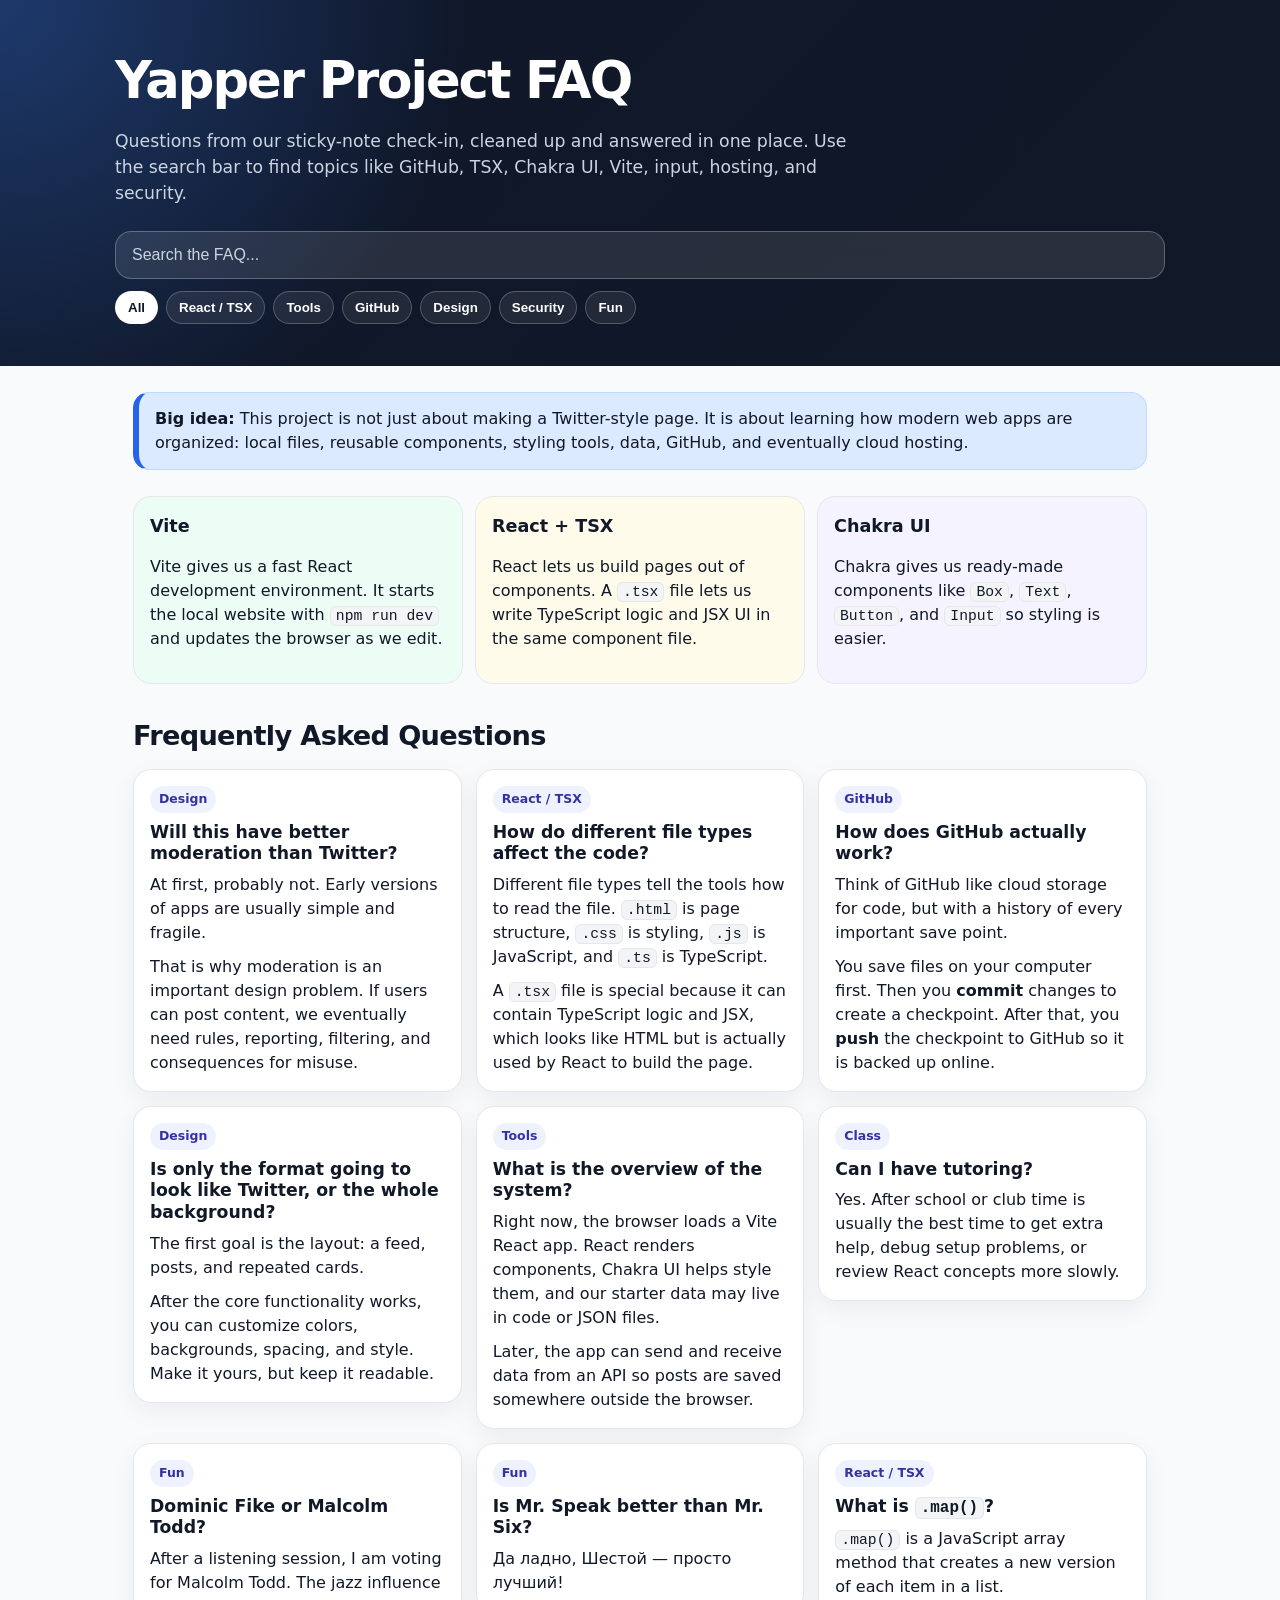
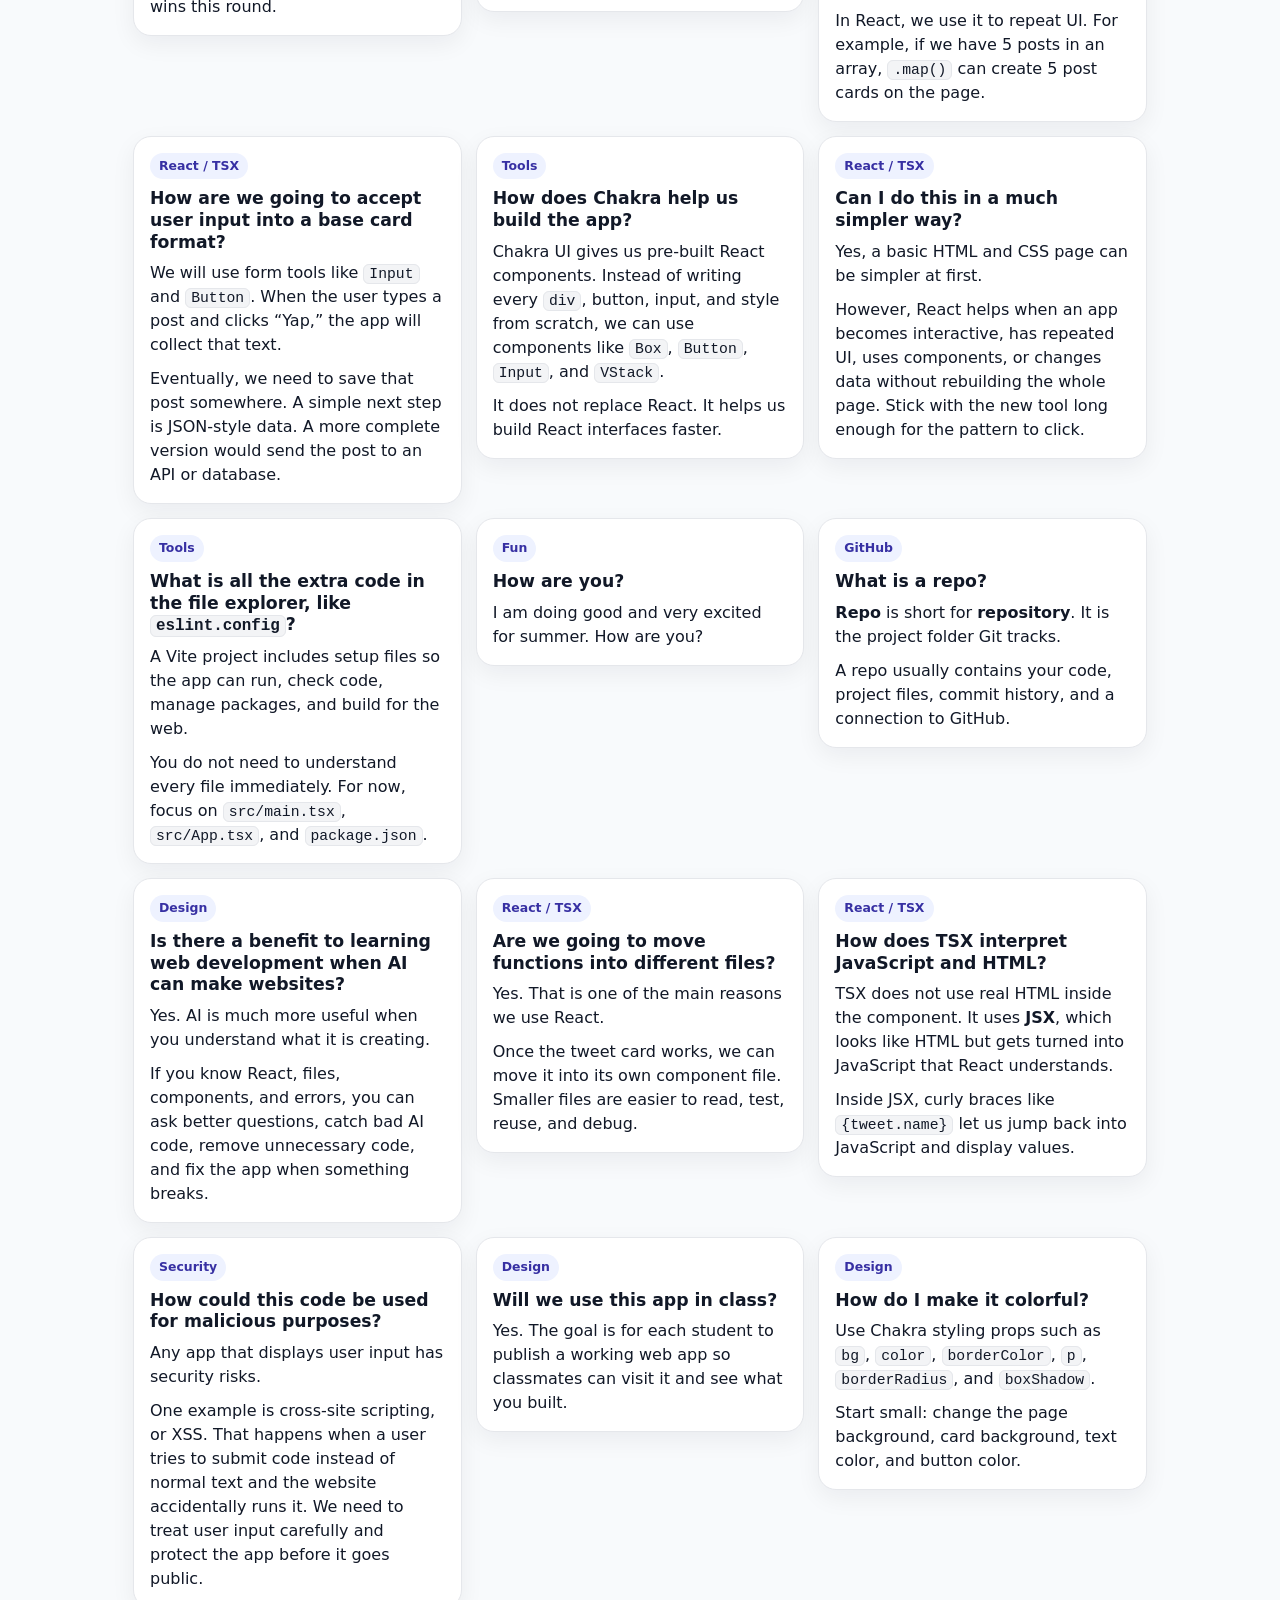
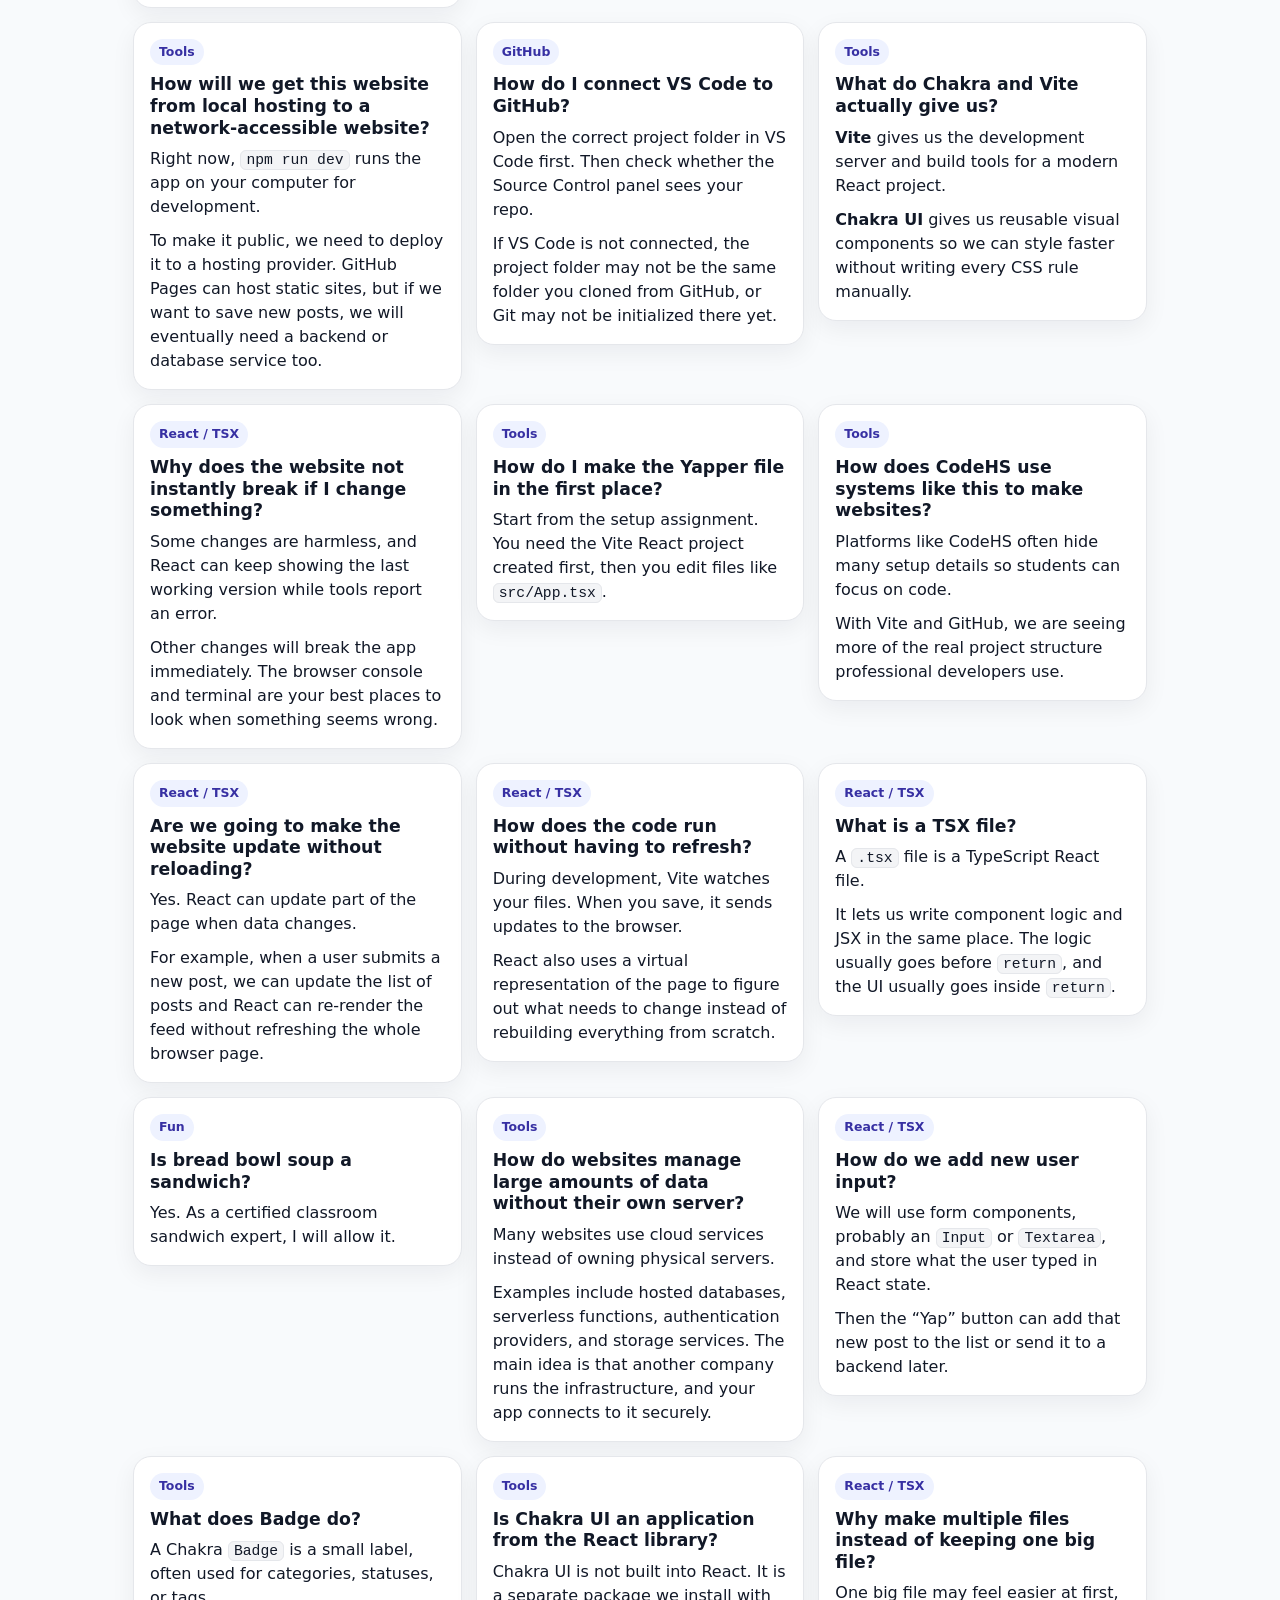
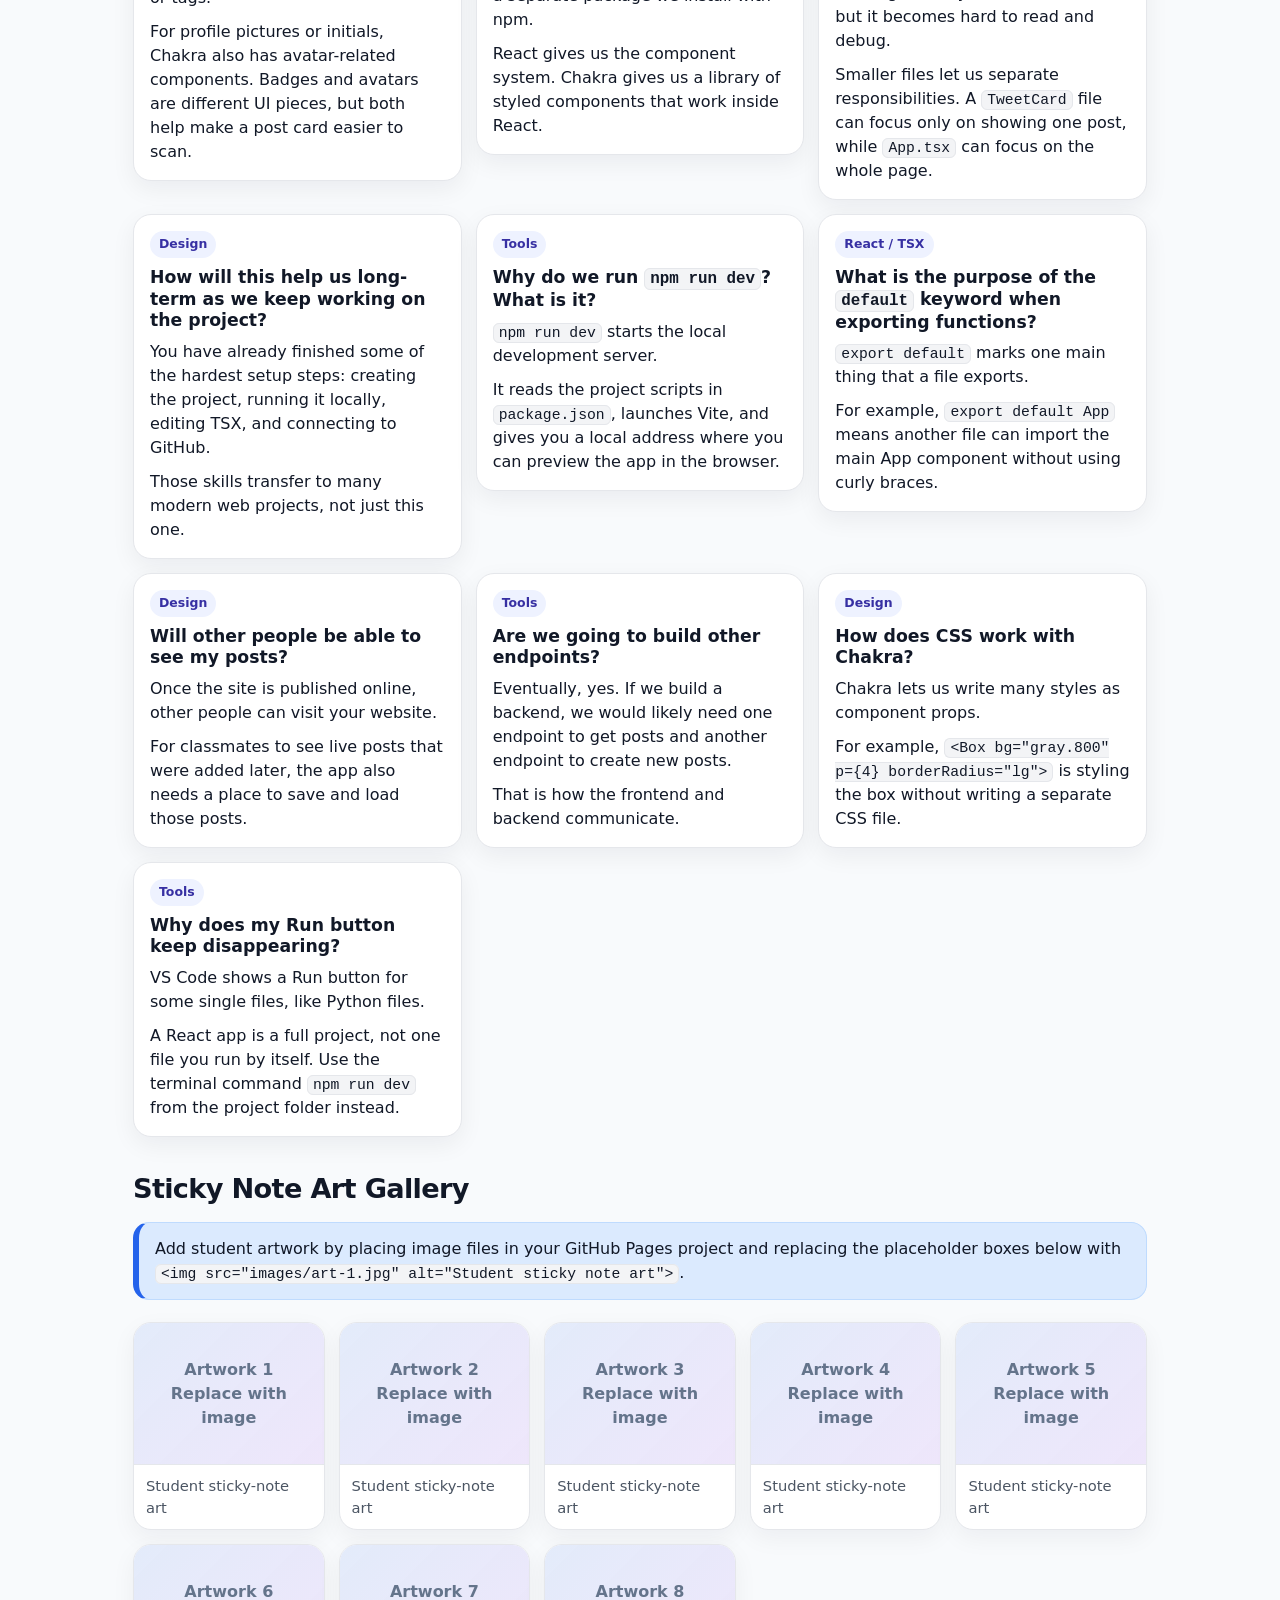
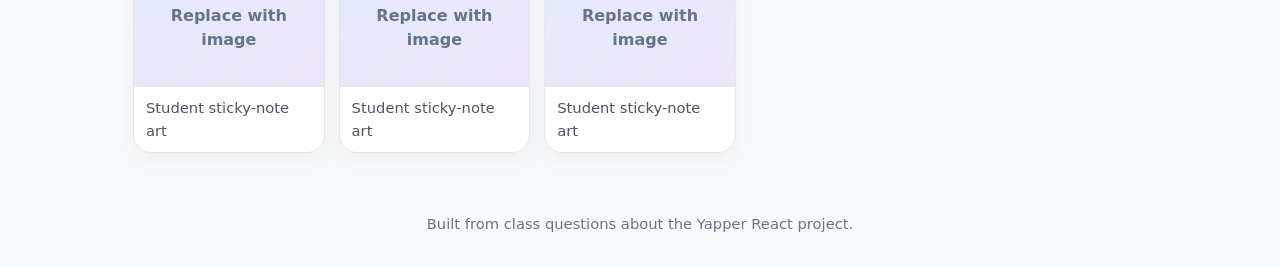
==== react-project-faq.html @ 865f8455 "Adding FAQ for student react project" ====
<!doctype html>
<html lang="en">
<head>
  <meta charset="utf-8" />
  <meta name="viewport" content="width=device-width, initial-scale=1" />
  <title>Yapper Project FAQ</title>
  <style>
    :root {
      --bg: #0f172a;
      --panel: #111827;
      --card: #ffffff;
      --text: #111827;
      --muted: #6b7280;
      --accent: #2563eb;
      --accent-soft: #dbeafe;
      --border: #e5e7eb;
      --green: #ecfdf5;
      --yellow: #fffbeb;
      --purple: #f5f3ff;
    }

    * { box-sizing: border-box; }

    body {
      margin: 0;
      font-family: system-ui, -apple-system, BlinkMacSystemFont, "Segoe UI", sans-serif;
      background: #f8fafc;
      color: var(--text);
      line-height: 1.5;
    }

    .hero {
      background:
        radial-gradient(circle at top left, rgba(59, 130, 246, 0.32), transparent 35%),
        linear-gradient(135deg, #0f172a, #111827);
      color: white;
      padding: 42px 18px;
    }

    .wrap {
      width: min(1050px, 100%);
      margin: 0 auto;
    }

    h1 {
      margin: 0 0 10px;
      font-size: clamp(2rem, 5vw, 3.2rem);
      letter-spacing: -0.04em;
    }

    .subtitle {
      max-width: 760px;
      color: #cbd5e1;
      font-size: 1.08rem;
      margin: 0;
    }

    .toolbar {
      display: grid;
      gap: 12px;
      grid-template-columns: 1fr;
      margin-top: 24px;
    }

    .search {
      width: 100%;
      border: 1px solid rgba(255,255,255,0.25);
      background: rgba(255,255,255,0.1);
      color: white;
      border-radius: 16px;
      padding: 14px 16px;
      font-size: 1rem;
      outline: none;
    }

    .search::placeholder { color: #cbd5e1; }

    .chips {
      display: flex;
      flex-wrap: wrap;
      gap: 8px;
    }

    .chip {
      border: 1px solid rgba(255,255,255,0.22);
      background: rgba(255,255,255,0.08);
      color: white;
      border-radius: 999px;
      padding: 8px 12px;
      cursor: pointer;
      font-weight: 650;
    }

    .chip.active {
      background: white;
      color: #111827;
    }

    main {
      padding: 26px 18px 40px;
    }

    .note {
      background: var(--accent-soft);
      border: 1px solid #bfdbfe;
      border-left: 6px solid var(--accent);
      border-radius: 16px;
      padding: 14px 16px;
      margin-bottom: 22px;
    }

    .grid {
      display: grid;
      grid-template-columns: repeat(auto-fit, minmax(285px, 1fr));
      gap: 14px;
      align-items: start;
    }

    .faq {
      background: var(--card);
      border: 1px solid var(--border);
      border-radius: 18px;
      padding: 16px;
      box-shadow: 0 8px 24px rgba(15, 23, 42, 0.06);
    }

    .faq[hidden] { display: none; }

    .tag {
      display: inline-flex;
      align-items: center;
      width: fit-content;
      border-radius: 999px;
      padding: 4px 9px;
      font-size: 0.78rem;
      font-weight: 750;
      background: #eef2ff;
      color: #3730a3;
      margin-bottom: 9px;
    }

    .faq h2 {
      margin: 0 0 8px;
      font-size: 1.08rem;
      line-height: 1.25;
    }

    .faq p { margin: 0 0 10px; }

    .faq p:last-child { margin-bottom: 0; }

    code {
      background: #f3f4f6;
      border: 1px solid #e5e7eb;
      border-radius: 6px;
      padding: 1px 5px;
      font-family: ui-monospace, SFMono-Regular, Menlo, Monaco, Consolas, monospace;
      font-size: 0.92em;
    }

    .quick {
      margin: 26px 0 20px;
      display: grid;
      grid-template-columns: repeat(auto-fit, minmax(240px, 1fr));
      gap: 12px;
    }

    .mini {
      background: white;
      border: 1px solid var(--border);
      border-radius: 18px;
      padding: 16px;
    }

    .mini:nth-child(1) { background: var(--green); }
    .mini:nth-child(2) { background: var(--yellow); }
    .mini:nth-child(3) { background: var(--purple); }

    .mini h2 {
      margin: 0 0 8px;
      font-size: 1.1rem;
    }

    .section-title {
      margin: 32px 0 12px;
      font-size: 1.7rem;
      letter-spacing: -0.025em;
    }

    .gallery {
      display: grid;
      grid-template-columns: repeat(auto-fit, minmax(170px, 1fr));
      gap: 14px;
    }

    .art-card {
      background: white;
      border: 1px solid var(--border);
      border-radius: 18px;
      overflow: hidden;
      box-shadow: 0 8px 24px rgba(15, 23, 42, 0.05);
    }

    .art-frame {
      aspect-ratio: 4 / 3;
      display: grid;
      place-items: center;
      background:
        linear-gradient(135deg, rgba(37, 99, 235, 0.10), rgba(168, 85, 247, 0.12)),
        #f8fafc;
      border-bottom: 1px solid var(--border);
      color: #64748b;
      text-align: center;
      padding: 16px;
      font-weight: 750;
    }

    .art-frame img {
      width: 100%;
      height: 100%;
      object-fit: cover;
      display: block;
      padding: 0;
    }

    .art-caption {
      padding: 10px 12px;
      font-size: 0.92rem;
      color: #4b5563;
    }

    .empty {
      display: none;
      background: white;
      border: 1px dashed #cbd5e1;
      border-radius: 18px;
      padding: 22px;
      text-align: center;
      color: #64748b;
      margin-top: 14px;
    }

    footer {
      color: #64748b;
      padding: 20px 18px 36px;
      text-align: center;
      font-size: 0.92rem;
    }
  </style>
</head>
<body>
  <header class="hero">
    <div class="wrap">
      <h1>Yapper Project FAQ</h1>
      <p class="subtitle">Questions from our sticky-note check-in, cleaned up and answered in one place. Use the search bar to find topics like GitHub, TSX, Chakra UI, Vite, input, hosting, and security.</p>
      <div class="toolbar">
        <input id="search" class="search" type="search" placeholder="Search the FAQ..." aria-label="Search FAQ" />
        <div class="chips" aria-label="Filter FAQ by category">
          <button class="chip active" data-filter="all">All</button>
          <button class="chip" data-filter="React">React / TSX</button>
          <button class="chip" data-filter="Tools">Tools</button>
          <button class="chip" data-filter="GitHub">GitHub</button>
          <button class="chip" data-filter="Design">Design</button>
          <button class="chip" data-filter="Security">Security</button>
          <button class="chip" data-filter="Fun">Fun</button>
        </div>
      </div>
    </div>
  </header>

  <main class="wrap">
    <div class="note">
      <strong>Big idea:</strong> This project is not just about making a Twitter-style page. It is about learning how modern web apps are organized: local files, reusable components, styling tools, data, GitHub, and eventually cloud hosting.
    </div>

    <section class="quick" aria-label="Quick project summary">
      <article class="mini">
        <h2>Vite</h2>
        <p>Vite gives us a fast React development environment. It starts the local website with <code>npm run dev</code> and updates the browser as we edit.</p>
      </article>
      <article class="mini">
        <h2>React + TSX</h2>
        <p>React lets us build pages out of components. A <code>.tsx</code> file lets us write TypeScript logic and JSX UI in the same component file.</p>
      </article>
      <article class="mini">
        <h2>Chakra UI</h2>
        <p>Chakra gives us ready-made components like <code>Box</code>, <code>Text</code>, <code>Button</code>, and <code>Input</code> so styling is easier.</p>
      </article>
    </section>

    <h2 class="section-title">Frequently Asked Questions</h2>
    <div id="faqGrid" class="grid">

      <article class="faq" data-category="Design" data-keywords="moderation twitter posts bad content">
        <span class="tag">Design</span>
        <h2>Will this have better moderation than Twitter?</h2>
        <p>At first, probably not. Early versions of apps are usually simple and fragile.</p>
        <p>That is why moderation is an important design problem. If users can post content, we eventually need rules, reporting, filtering, and consequences for misuse.</p>
      </article>

      <article class="faq" data-category="React" data-keywords="file types tsx css html javascript typescript">
        <span class="tag">React / TSX</span>
        <h2>How do different file types affect the code?</h2>
        <p>Different file types tell the tools how to read the file. <code>.html</code> is page structure, <code>.css</code> is styling, <code>.js</code> is JavaScript, and <code>.ts</code> is TypeScript.</p>
        <p>A <code>.tsx</code> file is special because it can contain TypeScript logic and JSX, which looks like HTML but is actually used by React to build the page.</p>
      </article>

      <article class="faq" data-category="GitHub" data-keywords="github repo repository commit push cloud save">
        <span class="tag">GitHub</span>
        <h2>How does GitHub actually work?</h2>
        <p>Think of GitHub like cloud storage for code, but with a history of every important save point.</p>
        <p>You save files on your computer first. Then you <strong>commit</strong> changes to create a checkpoint. After that, you <strong>push</strong> the checkpoint to GitHub so it is backed up online.</p>
      </article>

      <article class="faq" data-category="Design" data-keywords="twitter format background style">
        <span class="tag">Design</span>
        <h2>Is only the format going to look like Twitter, or the whole background?</h2>
        <p>The first goal is the layout: a feed, posts, and repeated cards.</p>
        <p>After the core functionality works, you can customize colors, backgrounds, spacing, and style. Make it yours, but keep it readable.</p>
      </article>

      <article class="faq" data-category="Tools" data-keywords="overview system vite chakra json diagram">
        <span class="tag">Tools</span>
        <h2>What is the overview of the system?</h2>
        <p>Right now, the browser loads a Vite React app. React renders components, Chakra UI helps style them, and our starter data may live in code or JSON files.</p>
        <p>Later, the app can send and receive data from an API so posts are saved somewhere outside the browser.</p>
      </article>

      <article class="faq" data-category="Fun" data-keywords="tutoring help after school club">
        <span class="tag">Class</span>
        <h2>Can I have tutoring?</h2>
        <p>Yes. After school or club time is usually the best time to get extra help, debug setup problems, or review React concepts more slowly.</p>
      </article>

      <article class="faq" data-category="Fun" data-keywords="dominic fike malcolm todd music">
        <span class="tag">Fun</span>
        <h2>Dominic Fike or Malcolm Todd?</h2>
        <p>After a listening session, I am voting for Malcolm Todd. The jazz influence wins this round.</p>
      </article>

      <article class="faq" data-category="Fun" data-keywords="mr speak mr six russian">
        <span class="tag">Fun</span>
        <h2>Is Mr. Speak better than Mr. Six?</h2>
        <p>Да ладно, Шестой — просто лучший!</p>
      </article>

      <article class="faq" data-category="React" data-keywords="map array loop render repeat tweets">
        <span class="tag">React / TSX</span>
        <h2>What is <code>.map()</code>?</h2>
        <p><code>.map()</code> is a JavaScript array method that creates a new version of each item in a list.</p>
        <p>In React, we use it to repeat UI. For example, if we have 5 posts in an array, <code>.map()</code> can create 5 post cards on the page.</p>
      </article>

      <article class="faq" data-category="React" data-keywords="user input base card format yap button json">
        <span class="tag">React / TSX</span>
        <h2>How are we going to accept user input into a base card format?</h2>
        <p>We will use form tools like <code>Input</code> and <code>Button</code>. When the user types a post and clicks “Yap,” the app will collect that text.</p>
        <p>Eventually, we need to save that post somewhere. A simple next step is JSON-style data. A more complete version would send the post to an API or database.</p>
      </article>

      <article class="faq" data-category="Tools" data-keywords="chakra building app components ui">
        <span class="tag">Tools</span>
        <h2>How does Chakra help us build the app?</h2>
        <p>Chakra UI gives us pre-built React components. Instead of writing every <code>div</code>, button, input, and style from scratch, we can use components like <code>Box</code>, <code>Button</code>, <code>Input</code>, and <code>VStack</code>.</p>
        <p>It does not replace React. It helps us build React interfaces faster.</p>
      </article>

      <article class="faq" data-category="React" data-keywords="simple way html css react">
        <span class="tag">React / TSX</span>
        <h2>Can I do this in a much simpler way?</h2>
        <p>Yes, a basic HTML and CSS page can be simpler at first.</p>
        <p>However, React helps when an app becomes interactive, has repeated UI, uses components, or changes data without rebuilding the whole page. Stick with the new tool long enough for the pattern to click.</p>
      </article>

      <article class="faq" data-category="Tools" data-keywords="extra files explorer eslint config package vite">
        <span class="tag">Tools</span>
        <h2>What is all the extra code in the file explorer, like <code>eslint.config</code>?</h2>
        <p>A Vite project includes setup files so the app can run, check code, manage packages, and build for the web.</p>
        <p>You do not need to understand every file immediately. For now, focus on <code>src/main.tsx</code>, <code>src/App.tsx</code>, and <code>package.json</code>.</p>
      </article>

      <article class="faq" data-category="Fun" data-keywords="how are you summer">
        <span class="tag">Fun</span>
        <h2>How are you?</h2>
        <p>I am doing good and very excited for summer. How are you?</p>
      </article>

      <article class="faq" data-category="GitHub" data-keywords="repo repository">
        <span class="tag">GitHub</span>
        <h2>What is a repo?</h2>
        <p><strong>Repo</strong> is short for <strong>repository</strong>. It is the project folder Git tracks.</p>
        <p>A repo usually contains your code, project files, commit history, and a connection to GitHub.</p>
      </article>

      <article class="faq" data-category="Design" data-keywords="ai websites learn code">
        <span class="tag">Design</span>
        <h2>Is there a benefit to learning web development when AI can make websites?</h2>
        <p>Yes. AI is much more useful when you understand what it is creating.</p>
        <p>If you know React, files, components, and errors, you can ask better questions, catch bad AI code, remove unnecessary code, and fix the app when something breaks.</p>
      </article>

      <article class="faq" data-category="React" data-keywords="functions different file component split">
        <span class="tag">React / TSX</span>
        <h2>Are we going to move functions into different files?</h2>
        <p>Yes. That is one of the main reasons we use React.</p>
        <p>Once the tweet card works, we can move it into its own component file. Smaller files are easier to read, test, reuse, and debug.</p>
      </article>

      <article class="faq" data-category="React" data-keywords="tsx interpret js html jsx">
        <span class="tag">React / TSX</span>
        <h2>How does TSX interpret JavaScript and HTML?</h2>
        <p>TSX does not use real HTML inside the component. It uses <strong>JSX</strong>, which looks like HTML but gets turned into JavaScript that React understands.</p>
        <p>Inside JSX, curly braces like <code>{tweet.name}</code> let us jump back into JavaScript and display values.</p>
      </article>

      <article class="faq" data-category="Security" data-keywords="malicious xss user input cyber">
        <span class="tag">Security</span>
        <h2>How could this code be used for malicious purposes?</h2>
        <p>Any app that displays user input has security risks.</p>
        <p>One example is cross-site scripting, or XSS. That happens when a user tries to submit code instead of normal text and the website accidentally runs it. We need to treat user input carefully and protect the app before it goes public.</p>
      </article>

      <article class="faq" data-category="Design" data-keywords="use app in class publish classmates">
        <span class="tag">Design</span>
        <h2>Will we use this app in class?</h2>
        <p>Yes. The goal is for each student to publish a working web app so classmates can visit it and see what you built.</p>
      </article>

      <article class="faq" data-category="Design" data-keywords="colorful chakra styling">
        <span class="tag">Design</span>
        <h2>How do I make it colorful?</h2>
        <p>Use Chakra styling props such as <code>bg</code>, <code>color</code>, <code>borderColor</code>, <code>p</code>, <code>borderRadius</code>, and <code>boxShadow</code>.</p>
        <p>Start small: change the page background, card background, text color, and button color.</p>
      </article>

      <article class="faq" data-category="Tools" data-keywords="locally hosted network accessible cloud github pages hosting">
        <span class="tag">Tools</span>
        <h2>How will we get this website from local hosting to a network-accessible website?</h2>
        <p>Right now, <code>npm run dev</code> runs the app on your computer for development.</p>
        <p>To make it public, we need to deploy it to a hosting provider. GitHub Pages can host static sites, but if we want to save new posts, we will eventually need a backend or database service too.</p>
      </article>

      <article class="faq" data-category="GitHub" data-keywords="connect vs code github folder">
        <span class="tag">GitHub</span>
        <h2>How do I connect VS Code to GitHub?</h2>
        <p>Open the correct project folder in VS Code first. Then check whether the Source Control panel sees your repo.</p>
        <p>If VS Code is not connected, the project folder may not be the same folder you cloned from GitHub, or Git may not be initialized there yet.</p>
      </article>

      <article class="faq" data-category="Tools" data-keywords="chakra vite give us">
        <span class="tag">Tools</span>
        <h2>What do Chakra and Vite actually give us?</h2>
        <p><strong>Vite</strong> gives us the development server and build tools for a modern React project.</p>
        <p><strong>Chakra UI</strong> gives us reusable visual components so we can style faster without writing every CSS rule manually.</p>
      </article>

      <article class="faq" data-category="React" data-keywords="website not break change code errors react">
        <span class="tag">React / TSX</span>
        <h2>Why does the website not instantly break if I change something?</h2>
        <p>Some changes are harmless, and React can keep showing the last working version while tools report an error.</p>
        <p>Other changes will break the app immediately. The browser console and terminal are your best places to look when something seems wrong.</p>
      </article>

      <article class="faq" data-category="Tools" data-keywords="make yapper file classwork">
        <span class="tag">Tools</span>
        <h2>How do I make the Yapper file in the first place?</h2>
        <p>Start from the setup assignment. You need the Vite React project created first, then you edit files like <code>src/App.tsx</code>.</p>
      </article>

      <article class="faq" data-category="Tools" data-keywords="codehs systems websites">
        <span class="tag">Tools</span>
        <h2>How does CodeHS use systems like this to make websites?</h2>
        <p>Platforms like CodeHS often hide many setup details so students can focus on code.</p>
        <p>With Vite and GitHub, we are seeing more of the real project structure professional developers use.</p>
      </article>

      <article class="faq" data-category="React" data-keywords="update without reloading state rerender">
        <span class="tag">React / TSX</span>
        <h2>Are we going to make the website update without reloading?</h2>
        <p>Yes. React can update part of the page when data changes.</p>
        <p>For example, when a user submits a new post, we can update the list of posts and React can re-render the feed without refreshing the whole browser page.</p>
      </article>

      <article class="faq" data-category="React" data-keywords="code run without refreshed virtual dom hmr">
        <span class="tag">React / TSX</span>
        <h2>How does the code run without having to refresh?</h2>
        <p>During development, Vite watches your files. When you save, it sends updates to the browser.</p>
        <p>React also uses a virtual representation of the page to figure out what needs to change instead of rebuilding everything from scratch.</p>
      </article>

      <article class="faq" data-category="React" data-keywords="tsx file">
        <span class="tag">React / TSX</span>
        <h2>What is a TSX file?</h2>
        <p>A <code>.tsx</code> file is a TypeScript React file.</p>
        <p>It lets us write component logic and JSX in the same place. The logic usually goes before <code>return</code>, and the UI usually goes inside <code>return</code>.</p>
      </article>

      <article class="faq" data-category="Fun" data-keywords="bread bowl soup sandwich">
        <span class="tag">Fun</span>
        <h2>Is bread bowl soup a sandwich?</h2>
        <p>Yes. As a certified classroom sandwich expert, I will allow it.</p>
      </article>

      <article class="faq" data-category="Tools" data-keywords="large amounts data server cloud solutions">
        <span class="tag">Tools</span>
        <h2>How do websites manage large amounts of data without their own server?</h2>
        <p>Many websites use cloud services instead of owning physical servers.</p>
        <p>Examples include hosted databases, serverless functions, authentication providers, and storage services. The main idea is that another company runs the infrastructure, and your app connects to it securely.</p>
      </article>

      <article class="faq" data-category="React" data-keywords="add new user input form state">
        <span class="tag">React / TSX</span>
        <h2>How do we add new user input?</h2>
        <p>We will use form components, probably an <code>Input</code> or <code>Textarea</code>, and store what the user typed in React state.</p>
        <p>Then the “Yap” button can add that new post to the list or send it to a backend later.</p>
      </article>

      <article class="faq" data-category="Tools" data-keywords="badge avatar profile picture initials">
        <span class="tag">Tools</span>
        <h2>What does Badge do?</h2>
        <p>A Chakra <code>Badge</code> is a small label, often used for categories, statuses, or tags.</p>
        <p>For profile pictures or initials, Chakra also has avatar-related components. Badges and avatars are different UI pieces, but both help make a post card easier to scan.</p>
      </article>

      <article class="faq" data-category="Tools" data-keywords="chakra ui application react library npm">
        <span class="tag">Tools</span>
        <h2>Is Chakra UI an application from the React library?</h2>
        <p>Chakra UI is not built into React. It is a separate package we install with npm.</p>
        <p>React gives us the component system. Chakra gives us a library of styled components that work inside React.</p>
      </article>

      <article class="faq" data-category="React" data-keywords="multiple files one line big chunk organized reusable errors">
        <span class="tag">React / TSX</span>
        <h2>Why make multiple files instead of keeping one big file?</h2>
        <p>One big file may feel easier at first, but it becomes hard to read and debug.</p>
        <p>Smaller files let us separate responsibilities. A <code>TweetCard</code> file can focus only on showing one post, while <code>App.tsx</code> can focus on the whole page.</p>
      </article>

      <article class="faq" data-category="Design" data-keywords="long term project help">
        <span class="tag">Design</span>
        <h2>How will this help us long-term as we keep working on the project?</h2>
        <p>You have already finished some of the hardest setup steps: creating the project, running it locally, editing TSX, and connecting to GitHub.</p>
        <p>Those skills transfer to many modern web projects, not just this one.</p>
      </article>

      <article class="faq" data-category="Tools" data-keywords="npm run dev what is it">
        <span class="tag">Tools</span>
        <h2>Why do we run <code>npm run dev</code>? What is it?</h2>
        <p><code>npm run dev</code> starts the local development server.</p>
        <p>It reads the project scripts in <code>package.json</code>, launches Vite, and gives you a local address where you can preview the app in the browser.</p>
      </article>

      <article class="faq" data-category="React" data-keywords="default keyword export functions">
        <span class="tag">React / TSX</span>
        <h2>What is the purpose of the <code>default</code> keyword when exporting functions?</h2>
        <p><code>export default</code> marks one main thing that a file exports.</p>
        <p>For example, <code>export default App</code> means another file can import the main App component without using curly braces.</p>
      </article>

      <article class="faq" data-category="Design" data-keywords="other people see my posts public cloud">
        <span class="tag">Design</span>
        <h2>Will other people be able to see my posts?</h2>
        <p>Once the site is published online, other people can visit your website.</p>
        <p>For classmates to see live posts that were added later, the app also needs a place to save and load those posts.</p>
      </article>

      <article class="faq" data-category="Tools" data-keywords="endpoints api get posts new posts">
        <span class="tag">Tools</span>
        <h2>Are we going to build other endpoints?</h2>
        <p>Eventually, yes. If we build a backend, we would likely need one endpoint to get posts and another endpoint to create new posts.</p>
        <p>That is how the frontend and backend communicate.</p>
      </article>

      <article class="faq" data-category="Design" data-keywords="css chakra styling props">
        <span class="tag">Design</span>
        <h2>How does CSS work with Chakra?</h2>
        <p>Chakra lets us write many styles as component props.</p>
        <p>For example, <code>&lt;Box bg="gray.800" p={4} borderRadius="lg"&gt;</code> is styling the box without writing a separate CSS file.</p>
      </article>

      <article class="faq" data-category="Tools" data-keywords="run button disappearing vscode play button react python">
        <span class="tag">Tools</span>
        <h2>Why does my Run button keep disappearing?</h2>
        <p>VS Code shows a Run button for some single files, like Python files.</p>
        <p>A React app is a full project, not one file you run by itself. Use the terminal command <code>npm run dev</code> from the project folder instead.</p>
      </article>

    </div>

    <div id="empty" class="empty">No matching questions yet. Try a different search term or category.</div>

    <h2 class="section-title">Sticky Note Art Gallery</h2>
    <div class="note">
      Add student artwork by placing image files in your GitHub Pages project and replacing the placeholder boxes below with <code>&lt;img src="images/art-1.jpg" alt="Student sticky note art"&gt;</code>.
    </div>

    <section class="gallery" aria-label="Student art gallery">
      <article class="art-card">
        <div class="art-frame">Artwork 1<br>Replace with image</div>
        <div class="art-caption">Student sticky-note art</div>
      </article>
      <article class="art-card">
        <div class="art-frame">Artwork 2<br>Replace with image</div>
        <div class="art-caption">Student sticky-note art</div>
      </article>
      <article class="art-card">
        <div class="art-frame">Artwork 3<br>Replace with image</div>
        <div class="art-caption">Student sticky-note art</div>
      </article>
      <article class="art-card">
        <div class="art-frame">Artwork 4<br>Replace with image</div>
        <div class="art-caption">Student sticky-note art</div>
      </article>
      <article class="art-card">
        <div class="art-frame">Artwork 5<br>Replace with image</div>
        <div class="art-caption">Student sticky-note art</div>
      </article>
      <article class="art-card">
        <div class="art-frame">Artwork 6<br>Replace with image</div>
        <div class="art-caption">Student sticky-note art</div>
      </article>
      <article class="art-card">
        <div class="art-frame">Artwork 7<br>Replace with image</div>
        <div class="art-caption">Student sticky-note art</div>
      </article>
      <article class="art-card">
        <div class="art-frame">Artwork 8<br>Replace with image</div>
        <div class="art-caption">Student sticky-note art</div>
      </article>
    </section>
  </main>

  <footer>
    Built from class questions about the Yapper React project.
  </footer>

  <script>
    const search = document.querySelector("#search");
    const cards = Array.from(document.querySelectorAll(".faq"));
    const chips = Array.from(document.querySelectorAll(".chip"));
    const empty = document.querySelector("#empty");
    let activeFilter = "all";

    function normalize(value) {
      return value.toLowerCase().trim();
    }

    function applyFilters() {
      const query = normalize(search.value);
      let visibleCount = 0;

      cards.forEach(card => {
        const category = card.dataset.category;
        const text = normalize(card.innerText + " " + (card.dataset.keywords || ""));
        const matchesCategory = activeFilter === "all" || category === activeFilter;
        const matchesSearch = !query || text.includes(query);
        const shouldShow = matchesCategory && matchesSearch;

        card.hidden = !shouldShow;
        if (shouldShow) visibleCount += 1;
      });

      empty.style.display = visibleCount === 0 ? "block" : "none";
    }

    search.addEventListener("input", applyFilters);

    chips.forEach(chip => {
      chip.addEventListener("click", () => {
        chips.forEach(c => c.classList.remove("active"));
        chip.classList.add("active");
        activeFilter = chip.dataset.filter;
        applyFilters();
      });
    });
  </script>
</body>
</html>
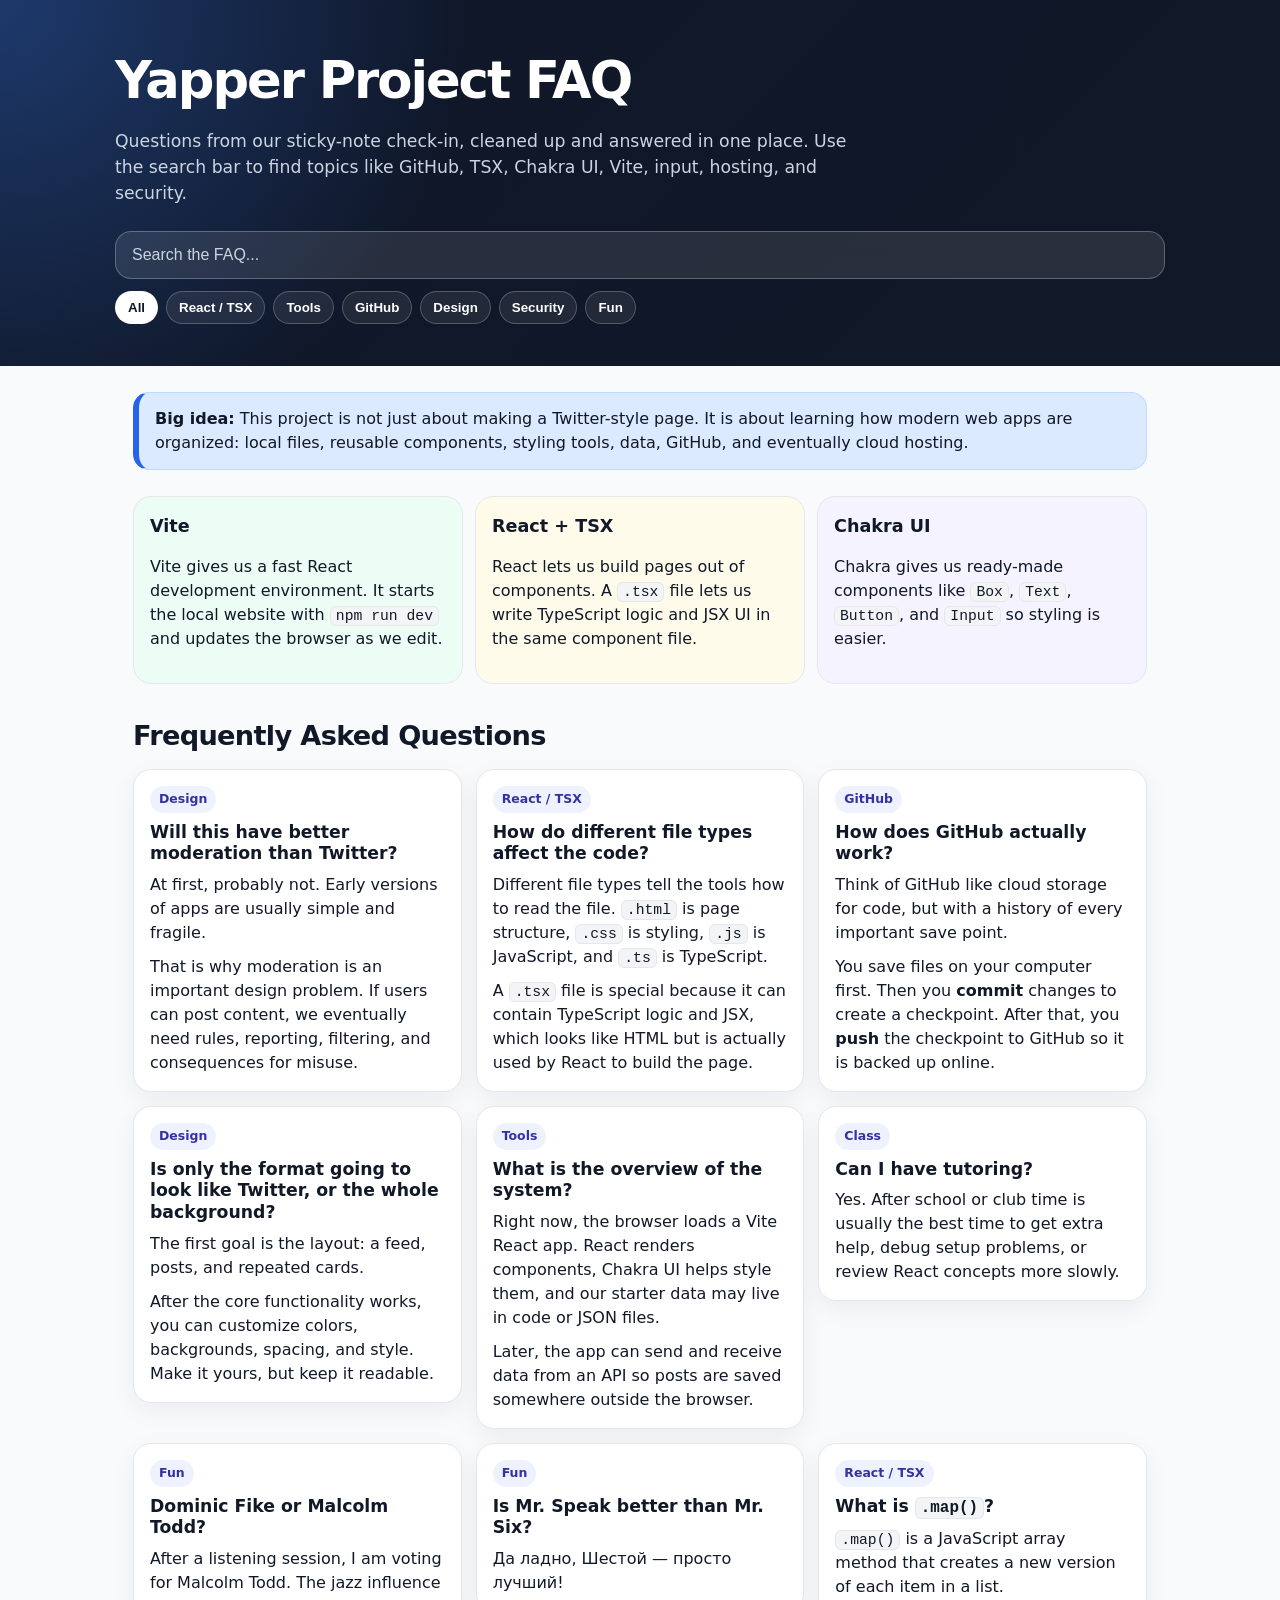
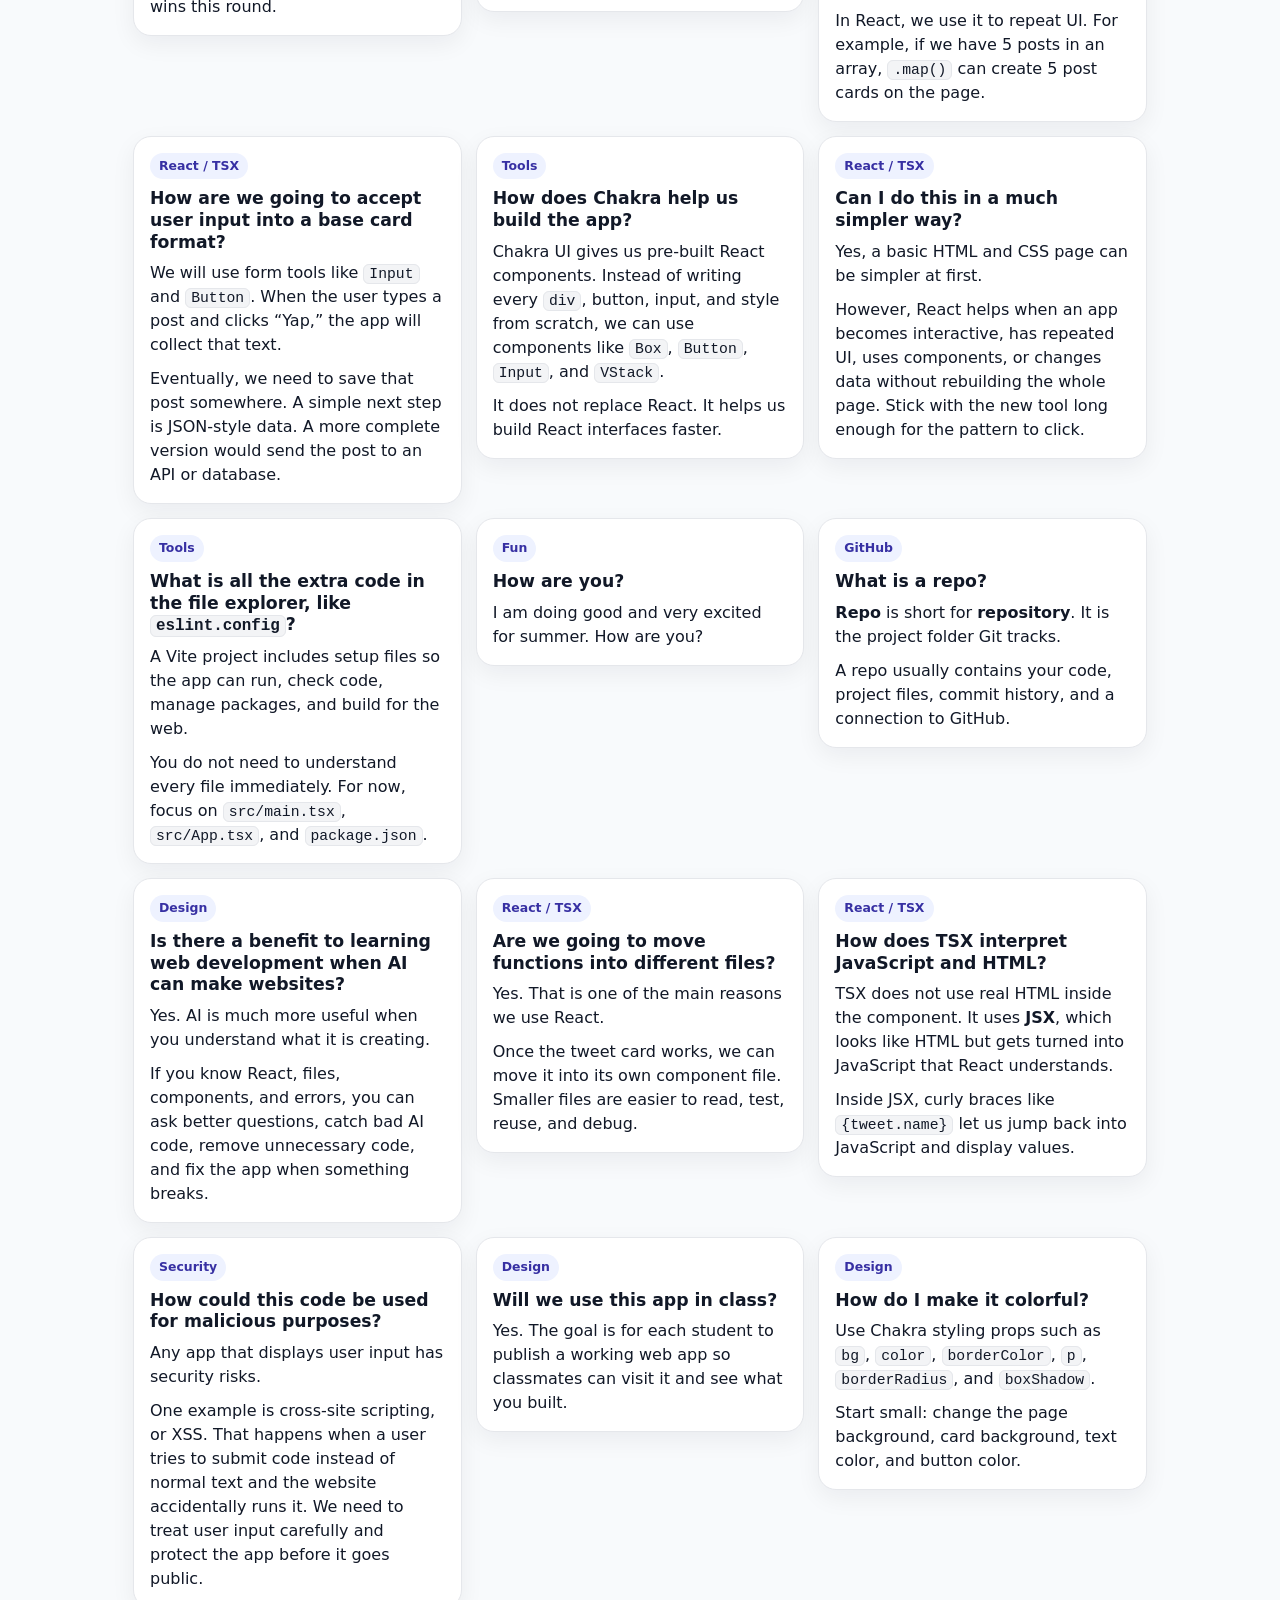
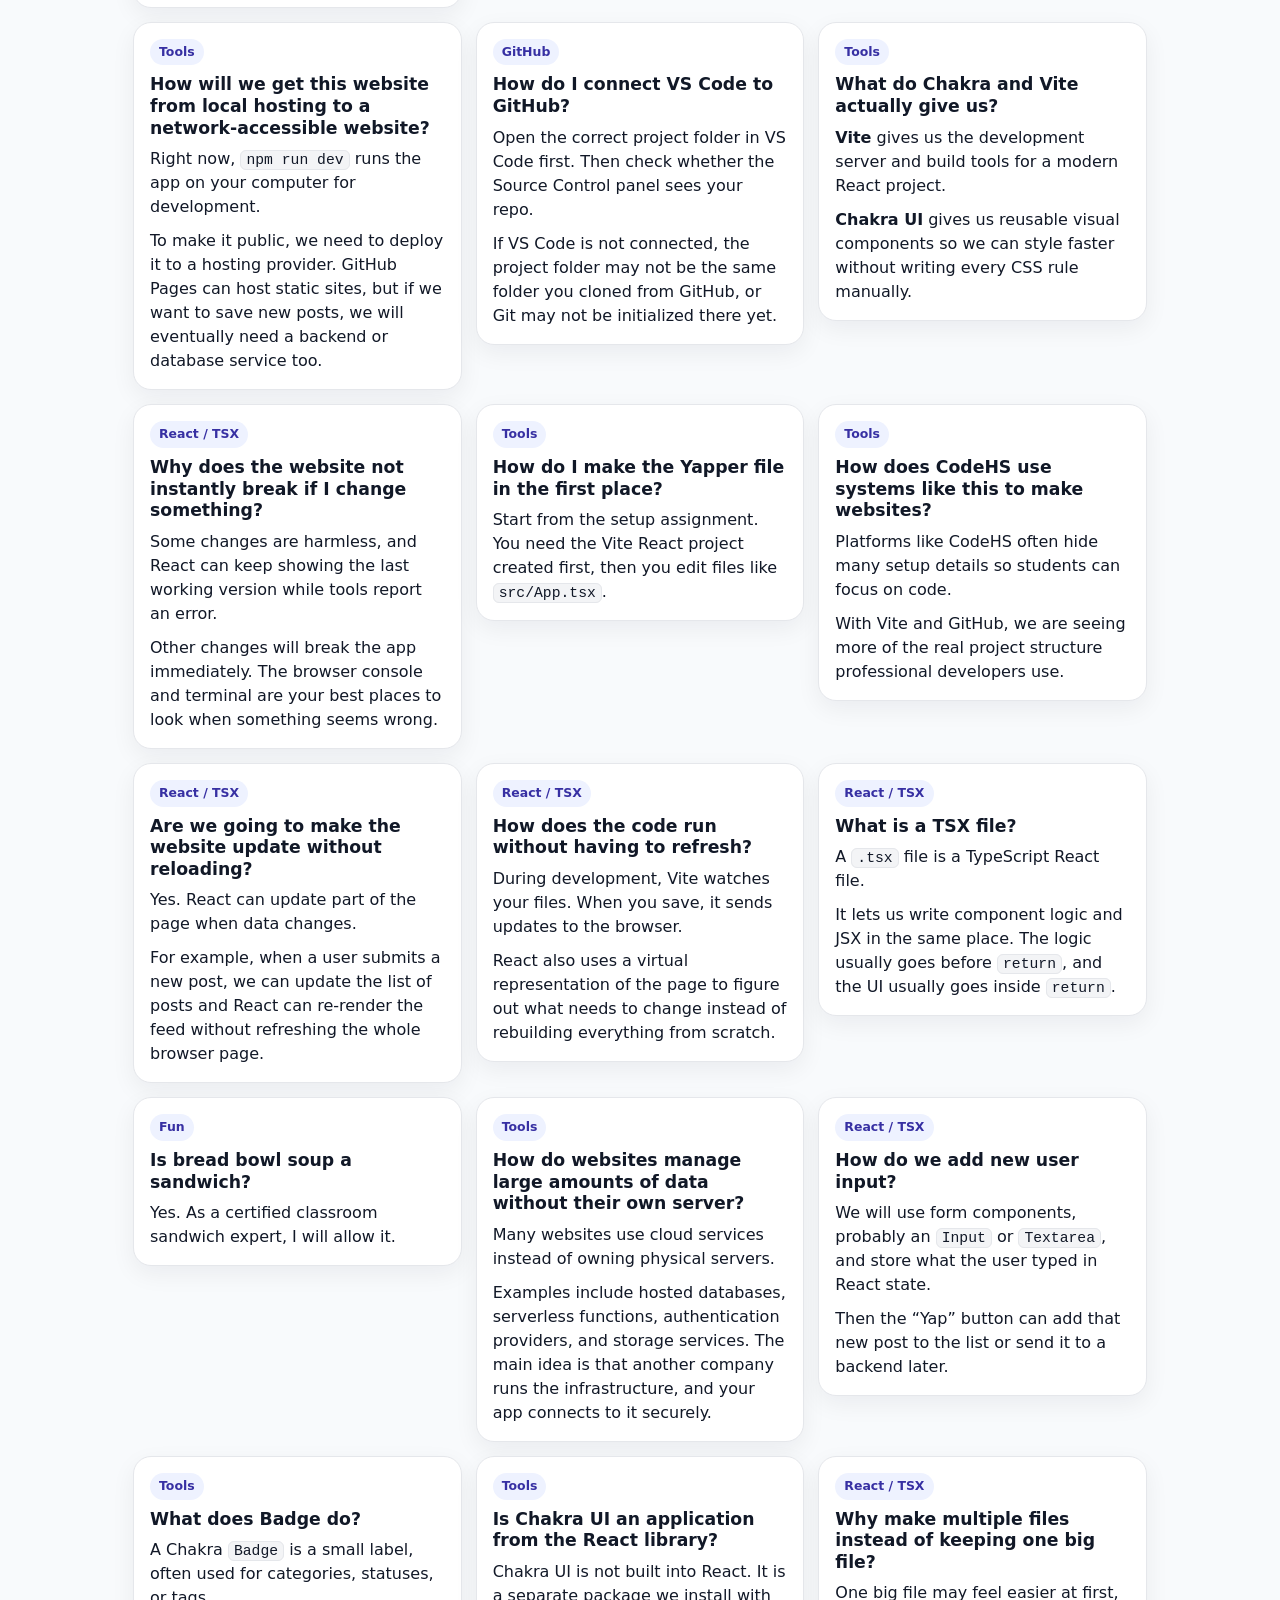
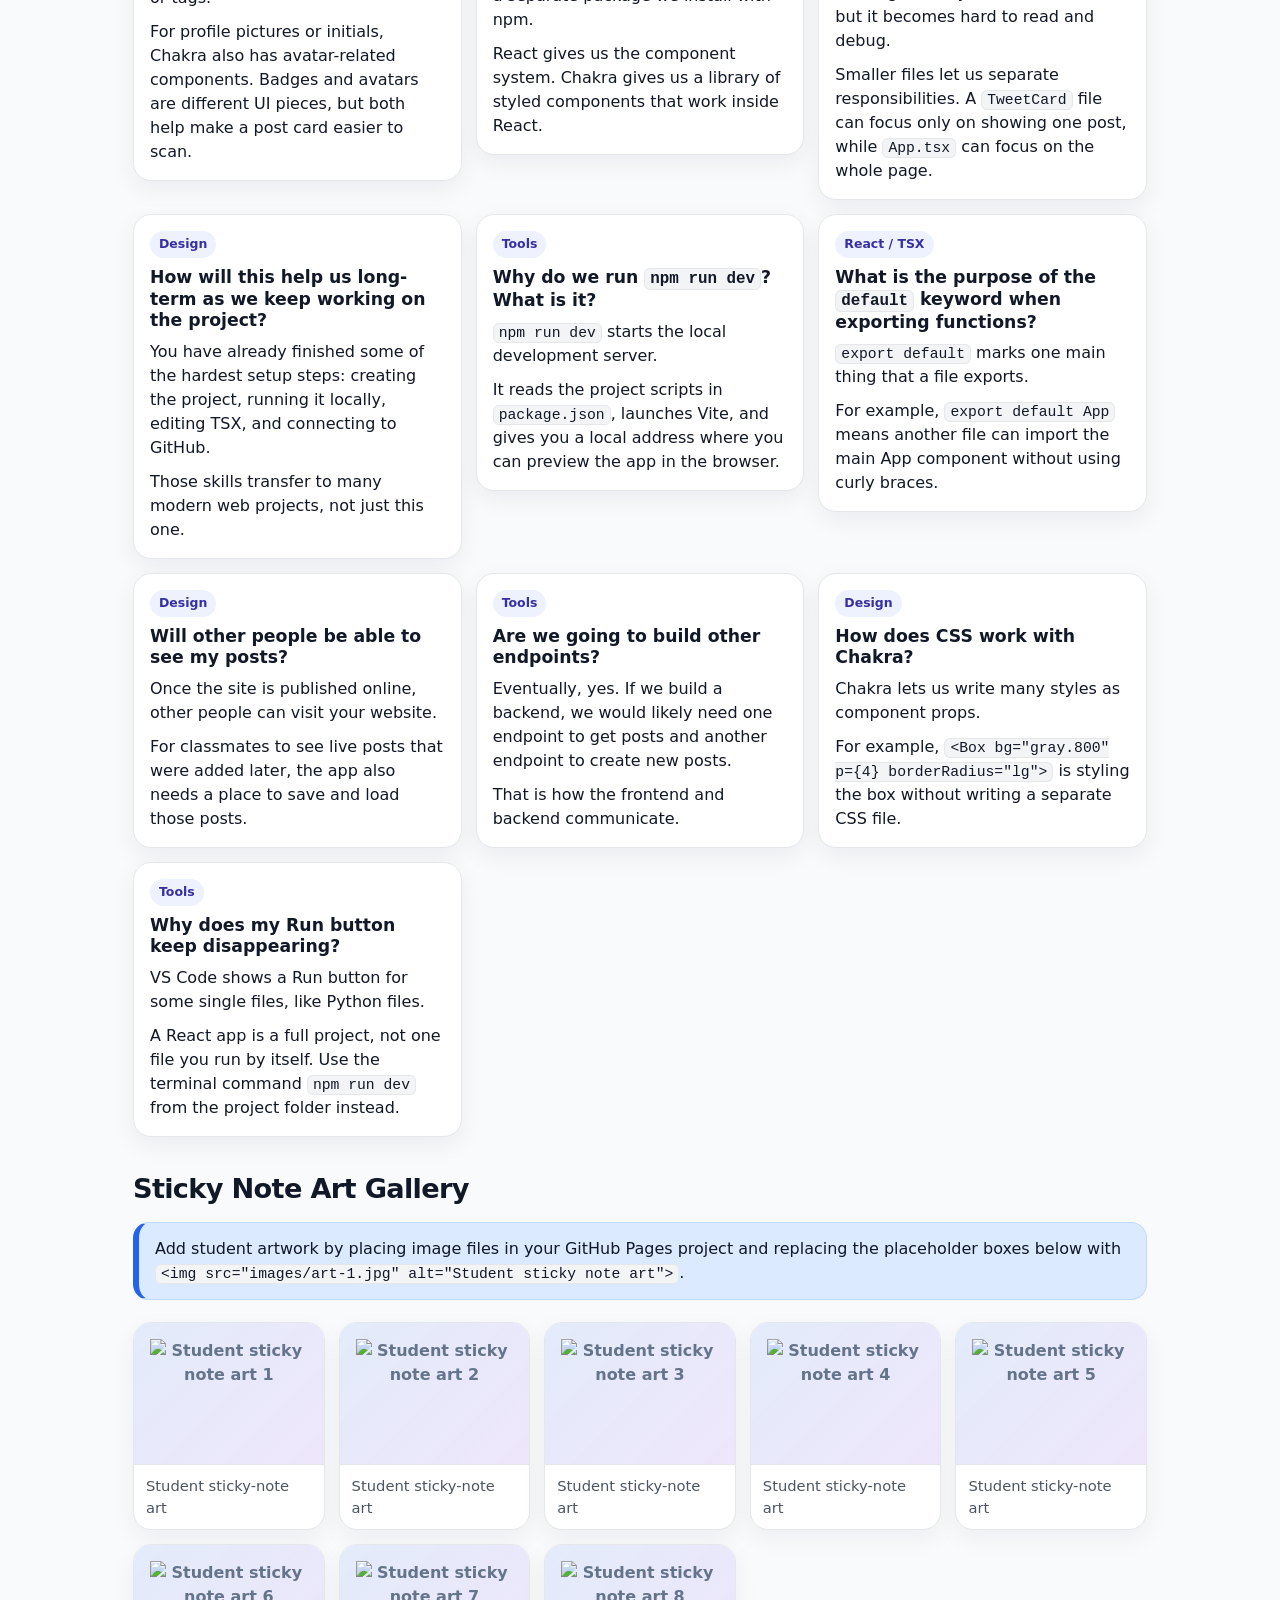
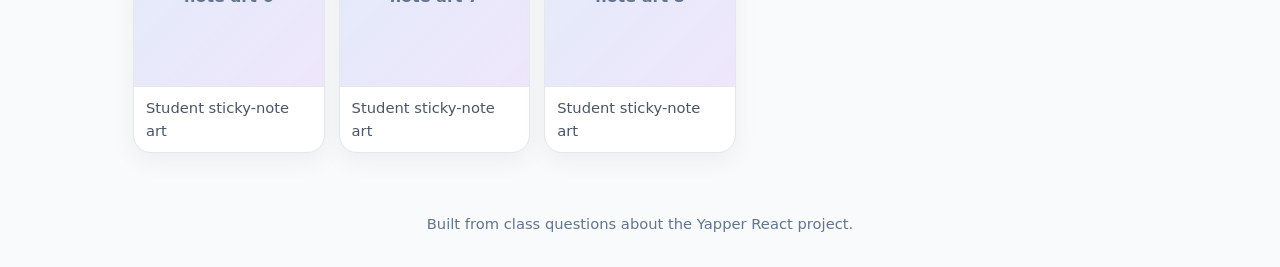
==== commit ba79e50b: "adding student art" ====
--- a/react-project-faq.html
+++ b/react-project-faq.html
@@ -596,35 +596,51 @@
 
     <section class="gallery" aria-label="Student art gallery">
       <article class="art-card">
-        <div class="art-frame">Artwork 1<br>Replace with image</div>
-        <div class="art-caption">Student sticky-note art</div>
-      </article>
-      <article class="art-card">
-        <div class="art-frame">Artwork 2<br>Replace with image</div>
-        <div class="art-caption">Student sticky-note art</div>
-      </article>
-      <article class="art-card">
-        <div class="art-frame">Artwork 3<br>Replace with image</div>
-        <div class="art-caption">Student sticky-note art</div>
-      </article>
-      <article class="art-card">
-        <div class="art-frame">Artwork 4<br>Replace with image</div>
-        <div class="art-caption">Student sticky-note art</div>
-      </article>
-      <article class="art-card">
-        <div class="art-frame">Artwork 5<br>Replace with image</div>
-        <div class="art-caption">Student sticky-note art</div>
-      </article>
-      <article class="art-card">
-        <div class="art-frame">Artwork 6<br>Replace with image</div>
-        <div class="art-caption">Student sticky-note art</div>
-      </article>
-      <article class="art-card">
-        <div class="art-frame">Artwork 7<br>Replace with image</div>
-        <div class="art-caption">Student sticky-note art</div>
-      </article>
-      <article class="art-card">
-        <div class="art-frame">Artwork 8<br>Replace with image</div>
+        <div class="art-frame">
+          <img src="images/postit-1.jpg" alt="Student sticky note art 1">
+        </div>
+        <div class="art-caption">Student sticky-note art</div>
+      </article>
+      <article class="art-card">
+        <div class="art-frame">
+          <img src="images/postit-2.jpg" alt="Student sticky note art 2">
+        </div>
+        <div class="art-caption">Student sticky-note art</div>
+      </article>
+      <article class="art-card">
+        <div class="art-frame">
+          <img src="images/postit-3.jpg" alt="Student sticky note art 3">
+        </div>
+        <div class="art-caption">Student sticky-note art</div>
+      </article>
+      <article class="art-card">
+        <div class="art-frame">
+          <img src="images/postit-4.jpg" alt="Student sticky note art 4">
+        </div>
+        <div class="art-caption">Student sticky-note art</div>
+      </article>
+      <article class="art-card">
+        <div class="art-frame">
+          <img src="images/postit-5.jpg" alt="Student sticky note art 5">
+        </div>
+        <div class="art-caption">Student sticky-note art</div>
+      </article>
+      <article class="art-card">
+        <div class="art-frame">
+          <img src="images/postit-6.jpg" alt="Student sticky note art 6">
+        </div>
+        <div class="art-caption">Student sticky-note art</div>
+      </article>
+      <article class="art-card">
+        <div class="art-frame">
+          <img src="images/postit-7.jpg" alt="Student sticky note art 7">
+        </div>
+        <div class="art-caption">Student sticky-note art</div>
+      </article>
+      <article class="art-card">
+        <div class="art-frame">
+          <img src="images/postit-8.jpg" alt="Student sticky note art 8">
+        </div>
         <div class="art-caption">Student sticky-note art</div>
       </article>
     </section>
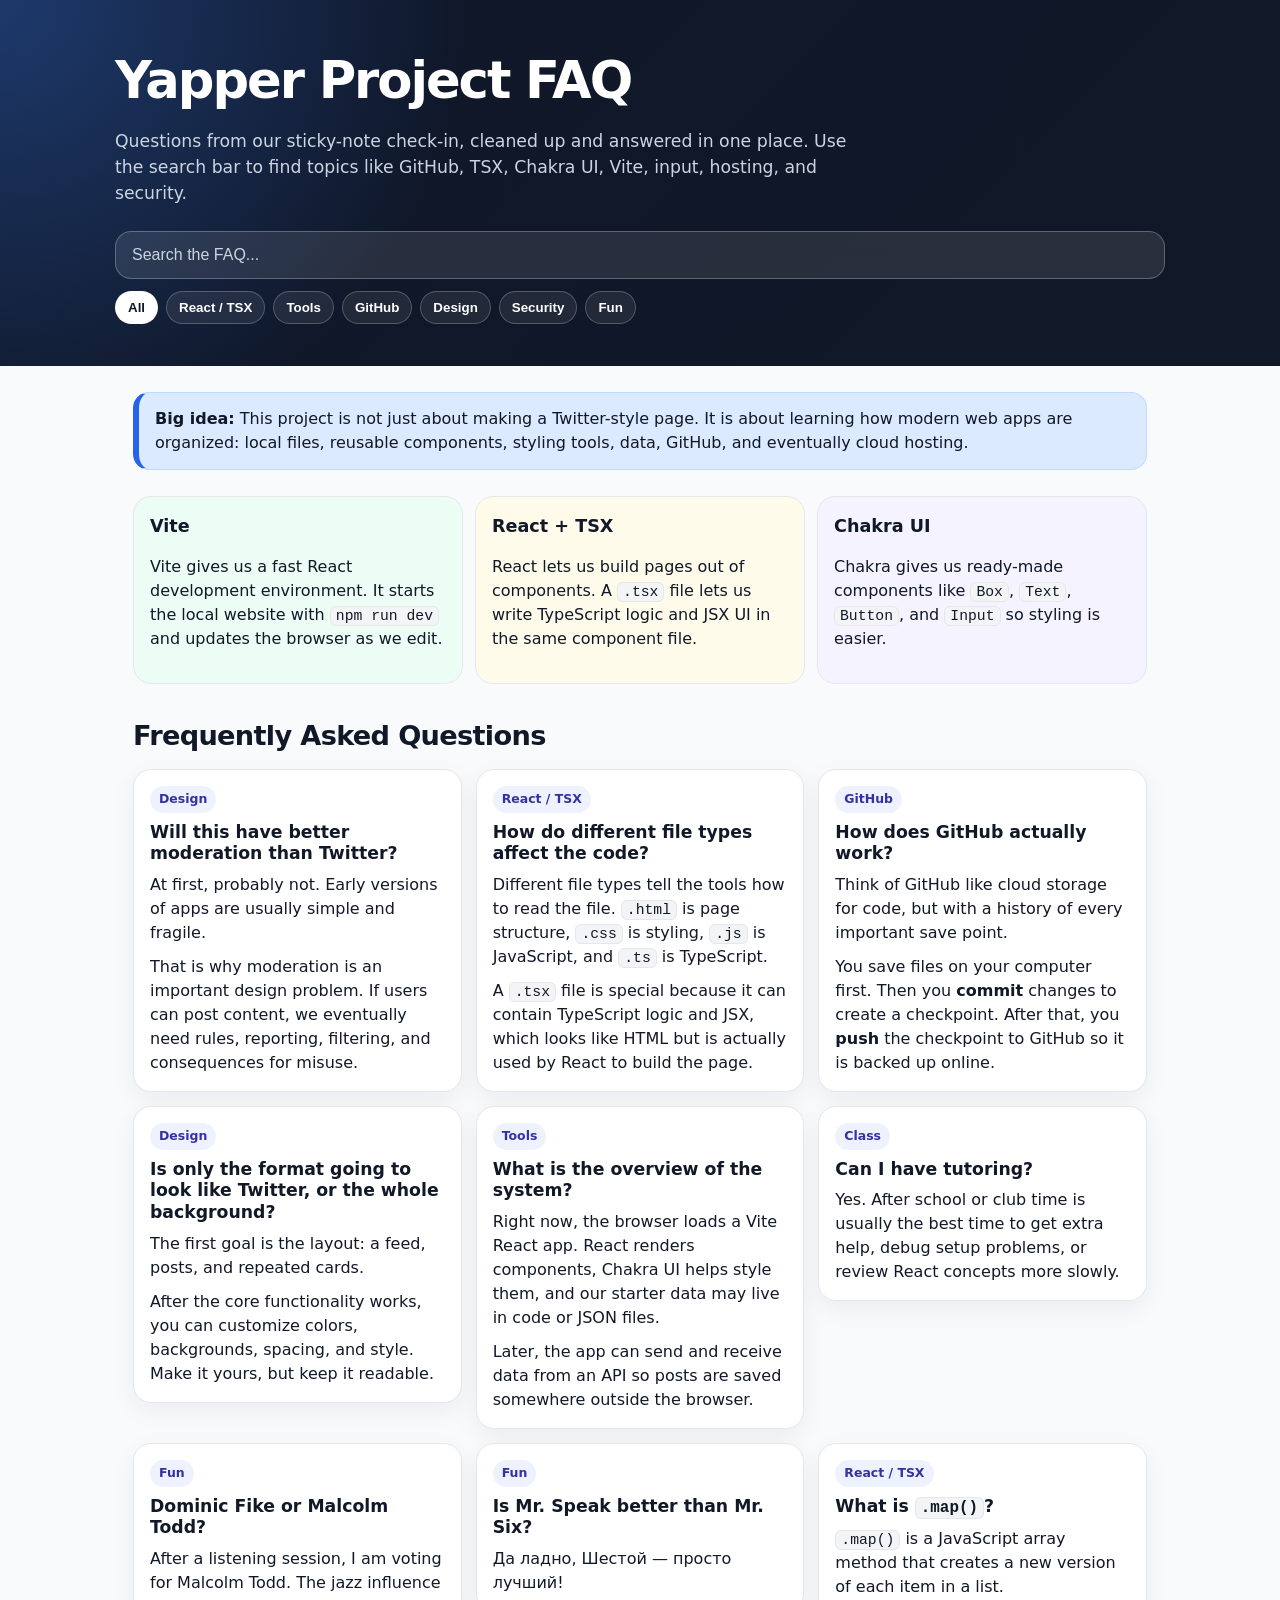
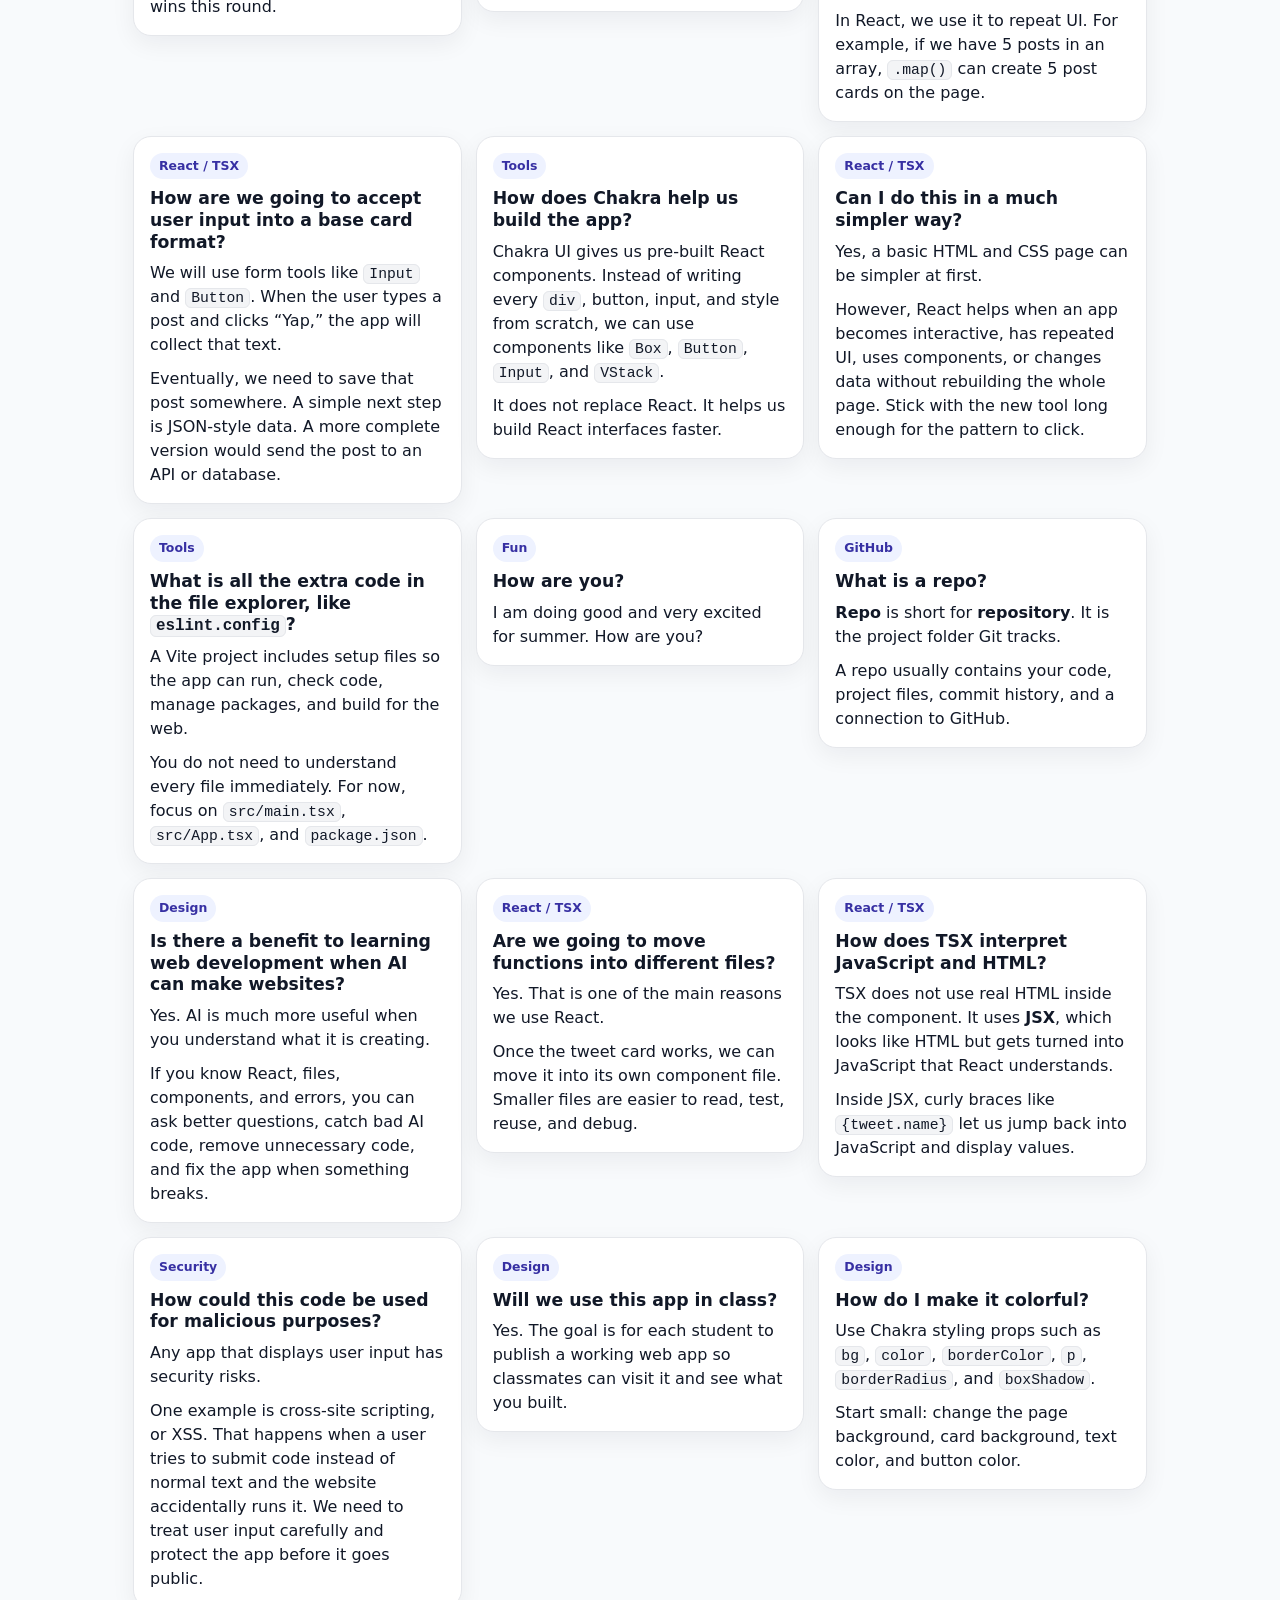
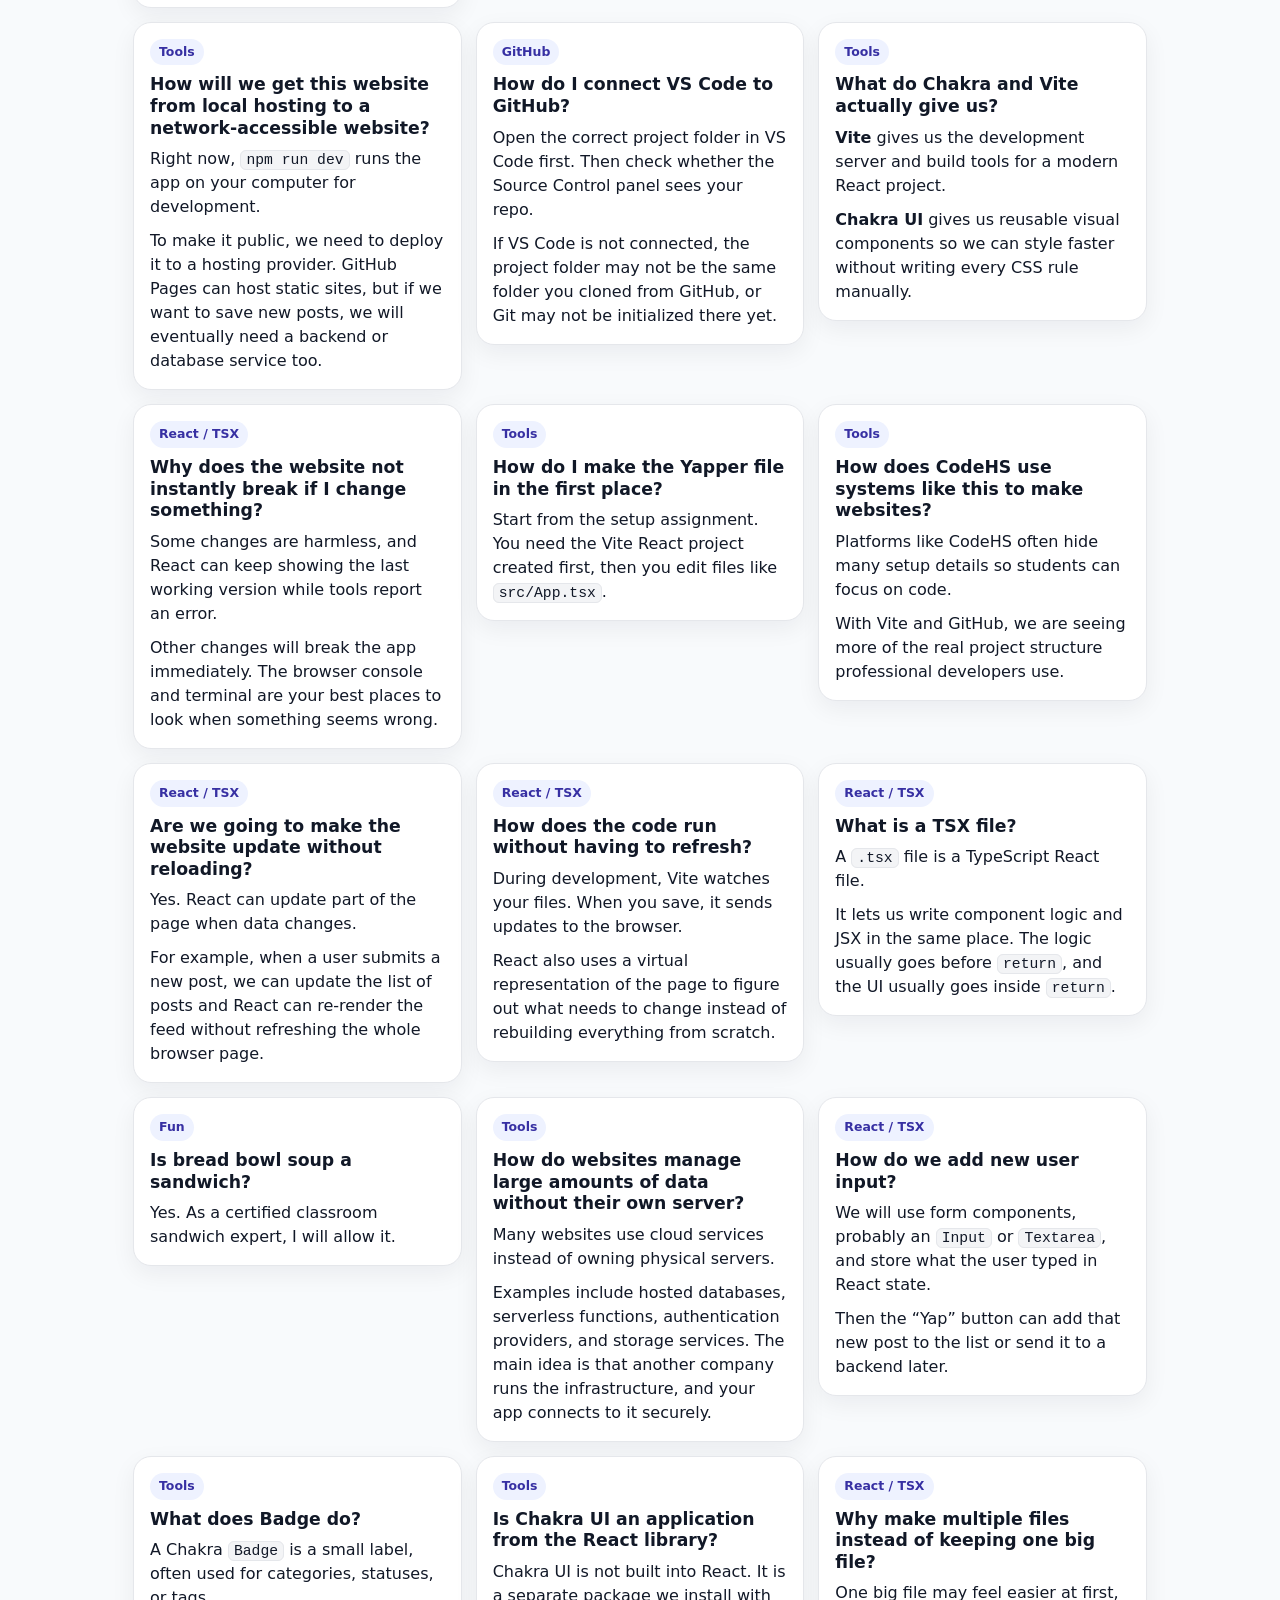
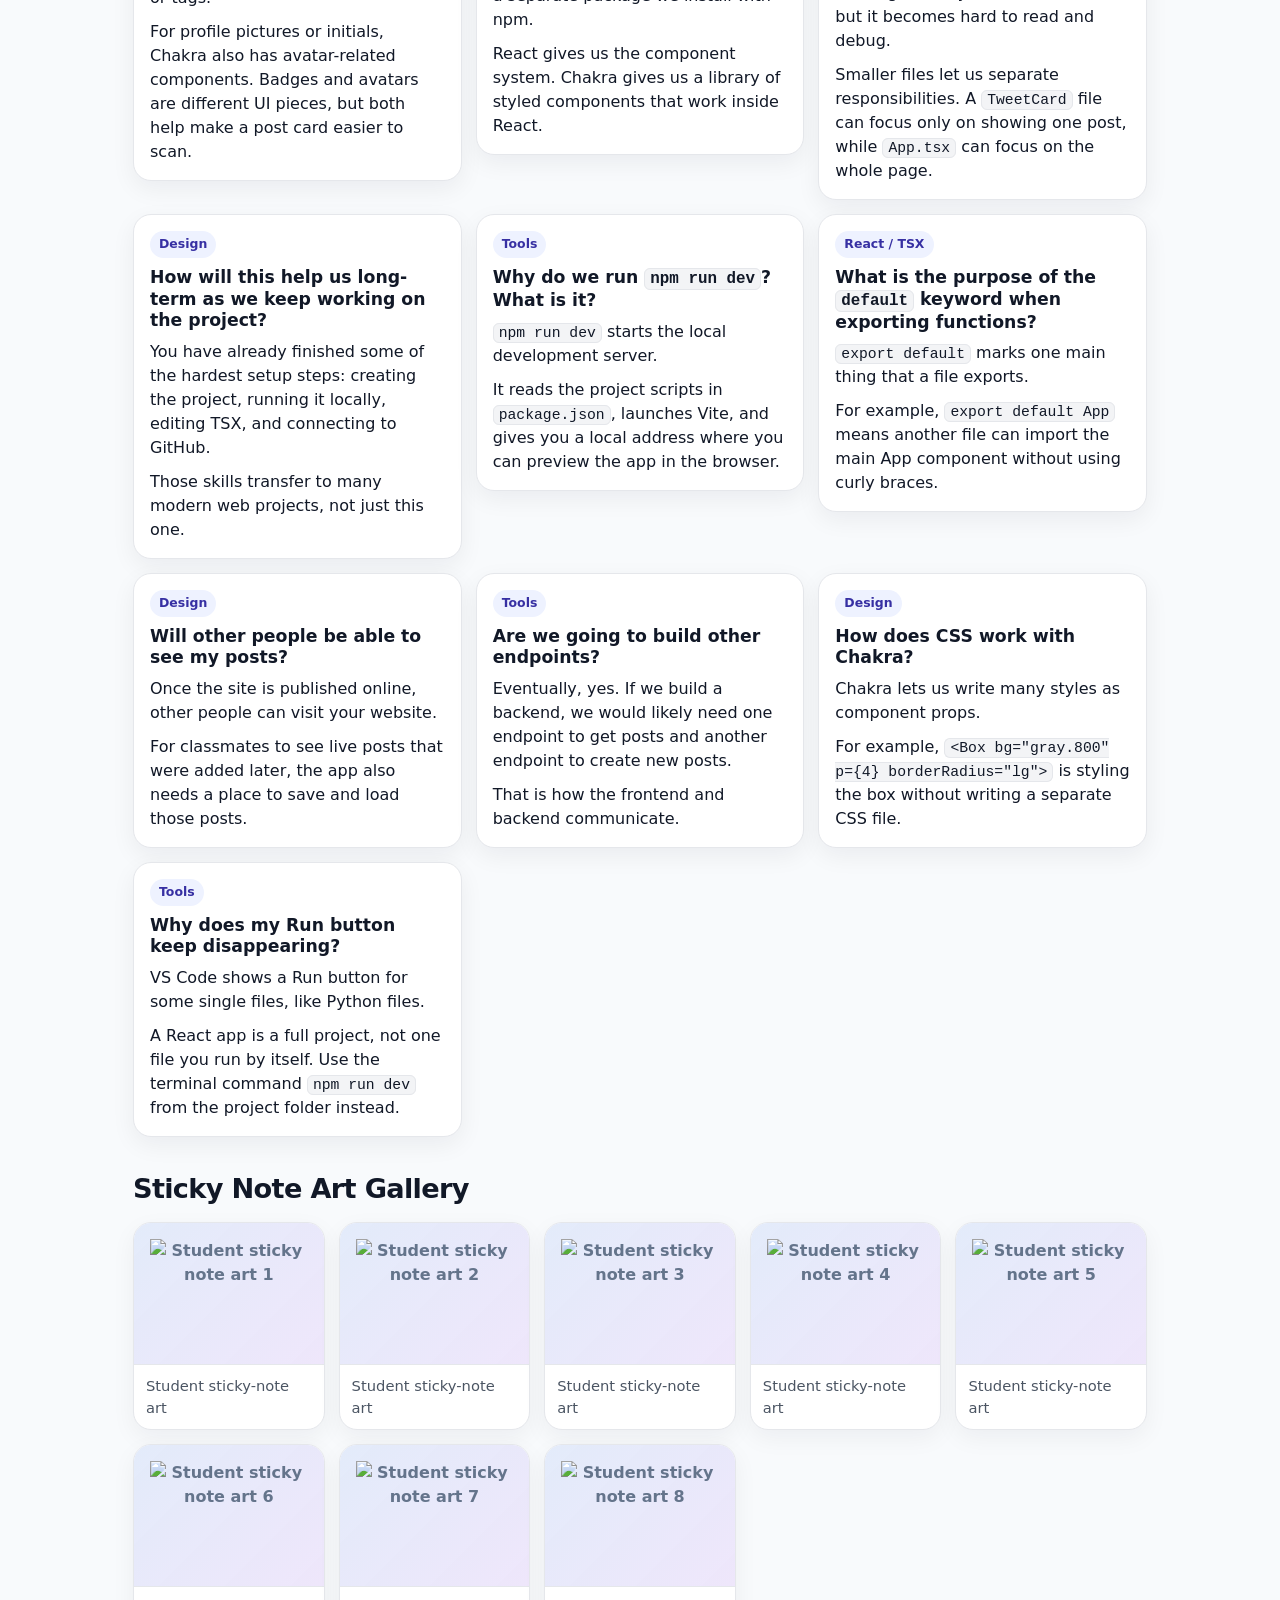
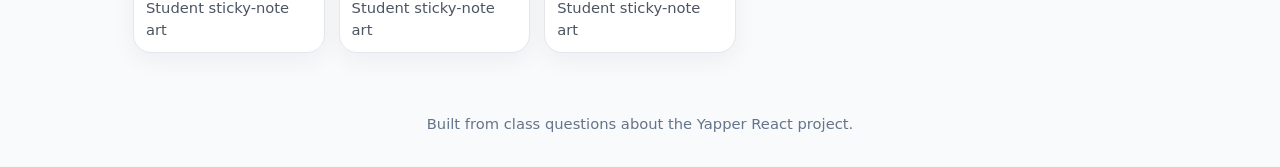
==== commit 3540da56: "removing header" ====
--- a/react-project-faq.html
+++ b/react-project-faq.html
@@ -590,10 +590,6 @@
     <div id="empty" class="empty">No matching questions yet. Try a different search term or category.</div>
 
     <h2 class="section-title">Sticky Note Art Gallery</h2>
-    <div class="note">
-      Add student artwork by placing image files in your GitHub Pages project and replacing the placeholder boxes below with <code>&lt;img src="images/art-1.jpg" alt="Student sticky note art"&gt;</code>.
-    </div>
-
     <section class="gallery" aria-label="Student art gallery">
       <article class="art-card">
         <div class="art-frame">
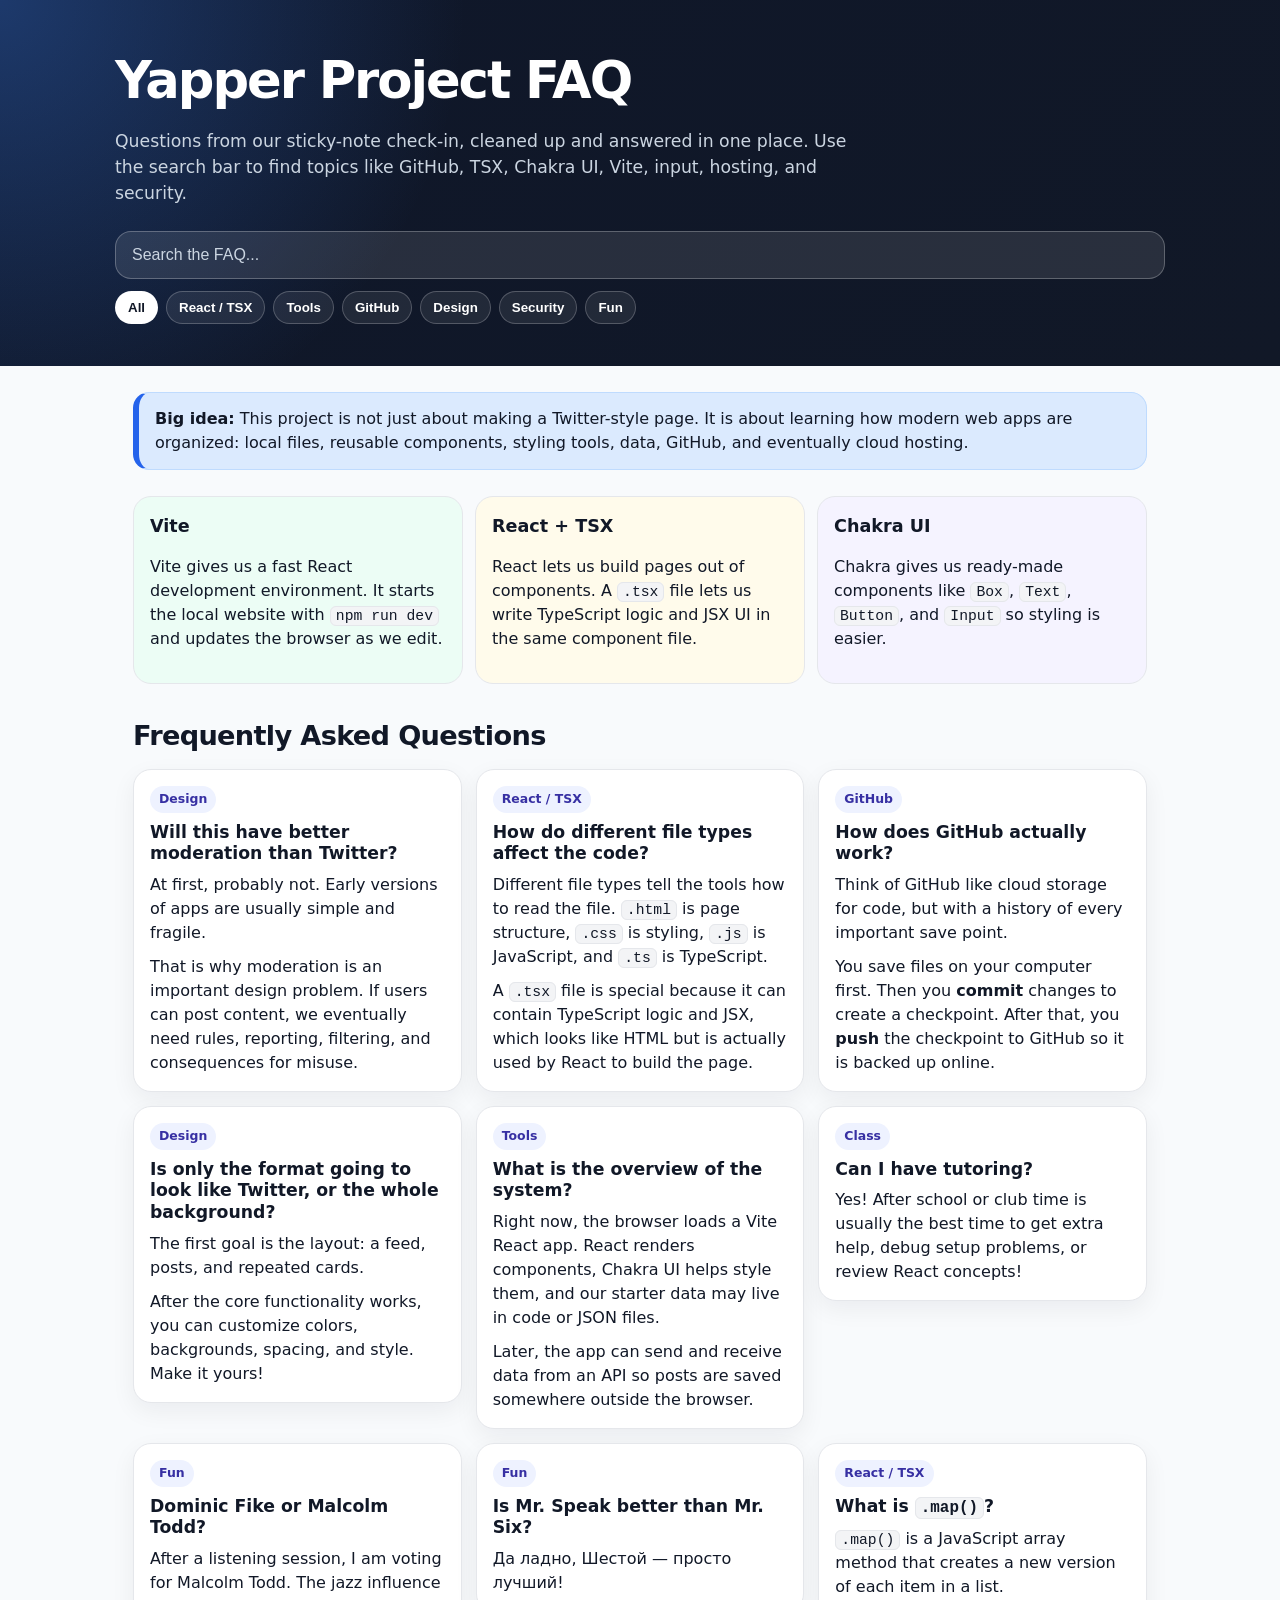
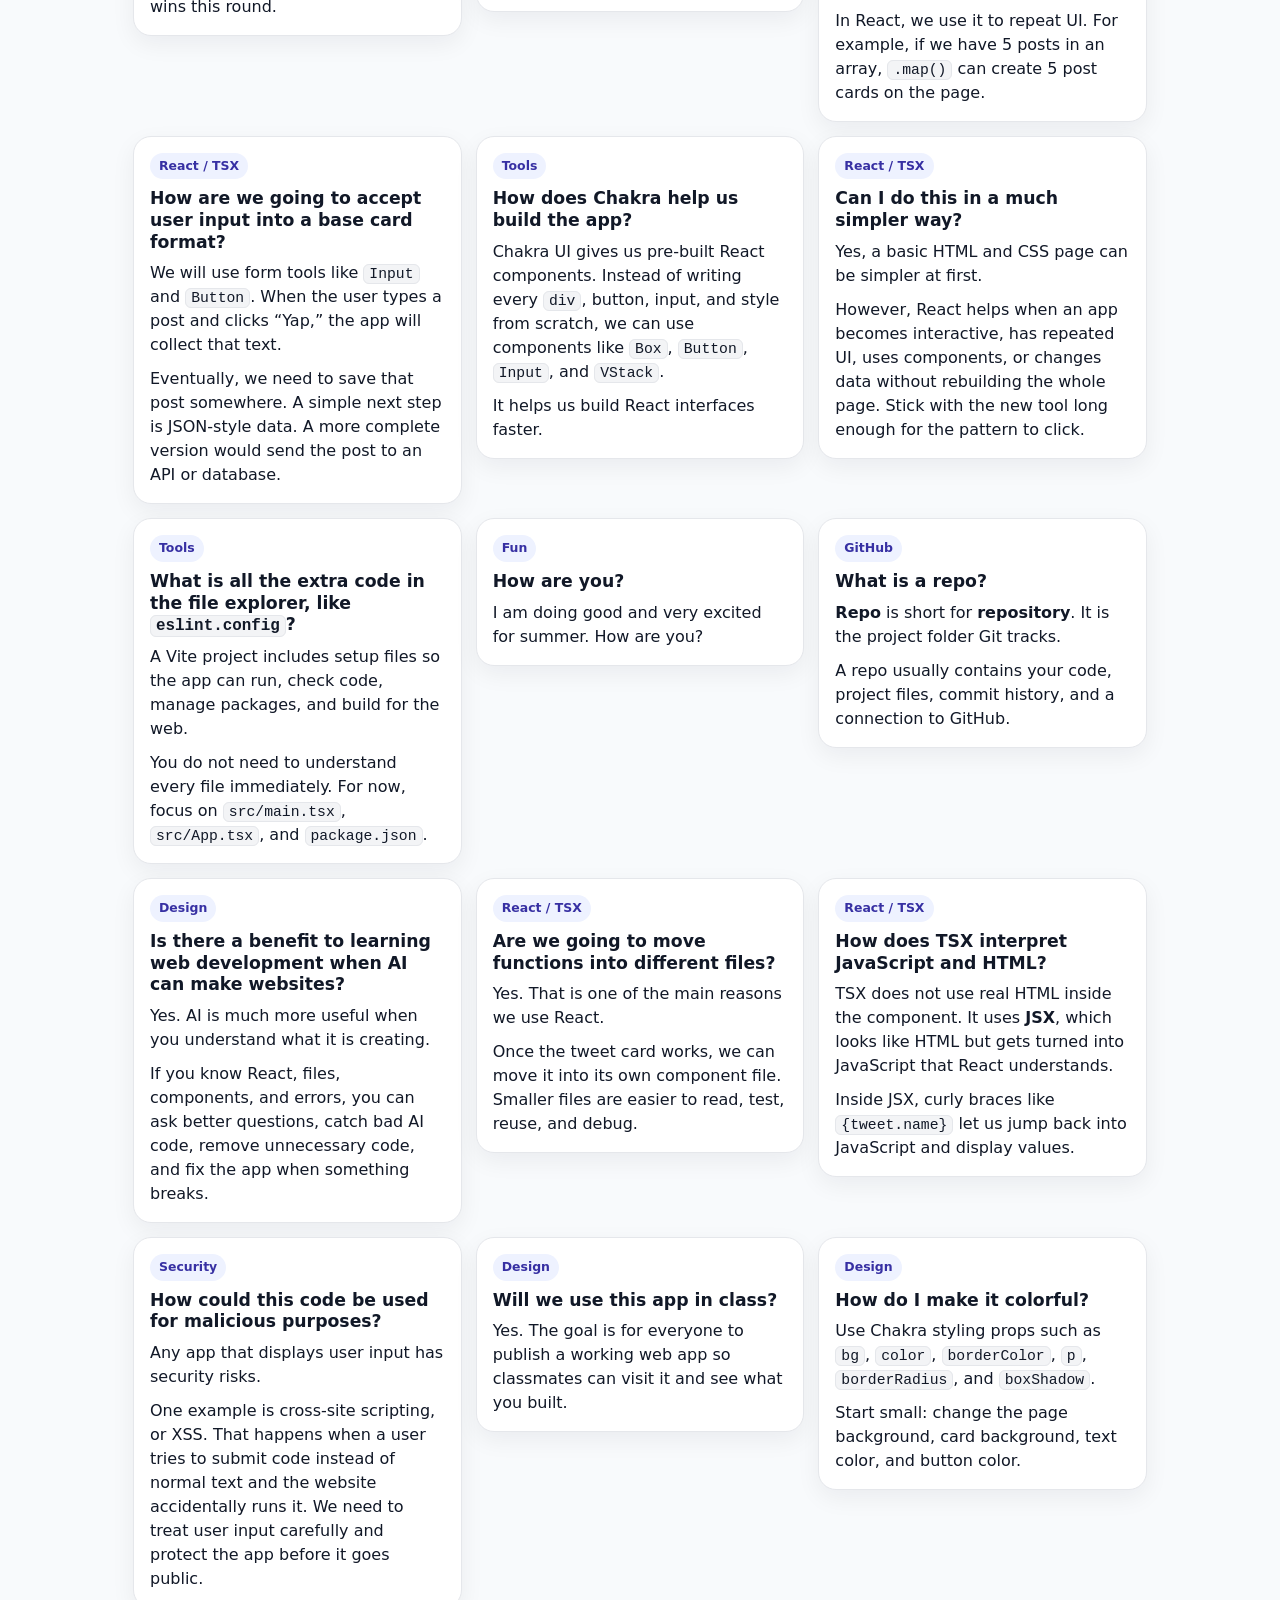
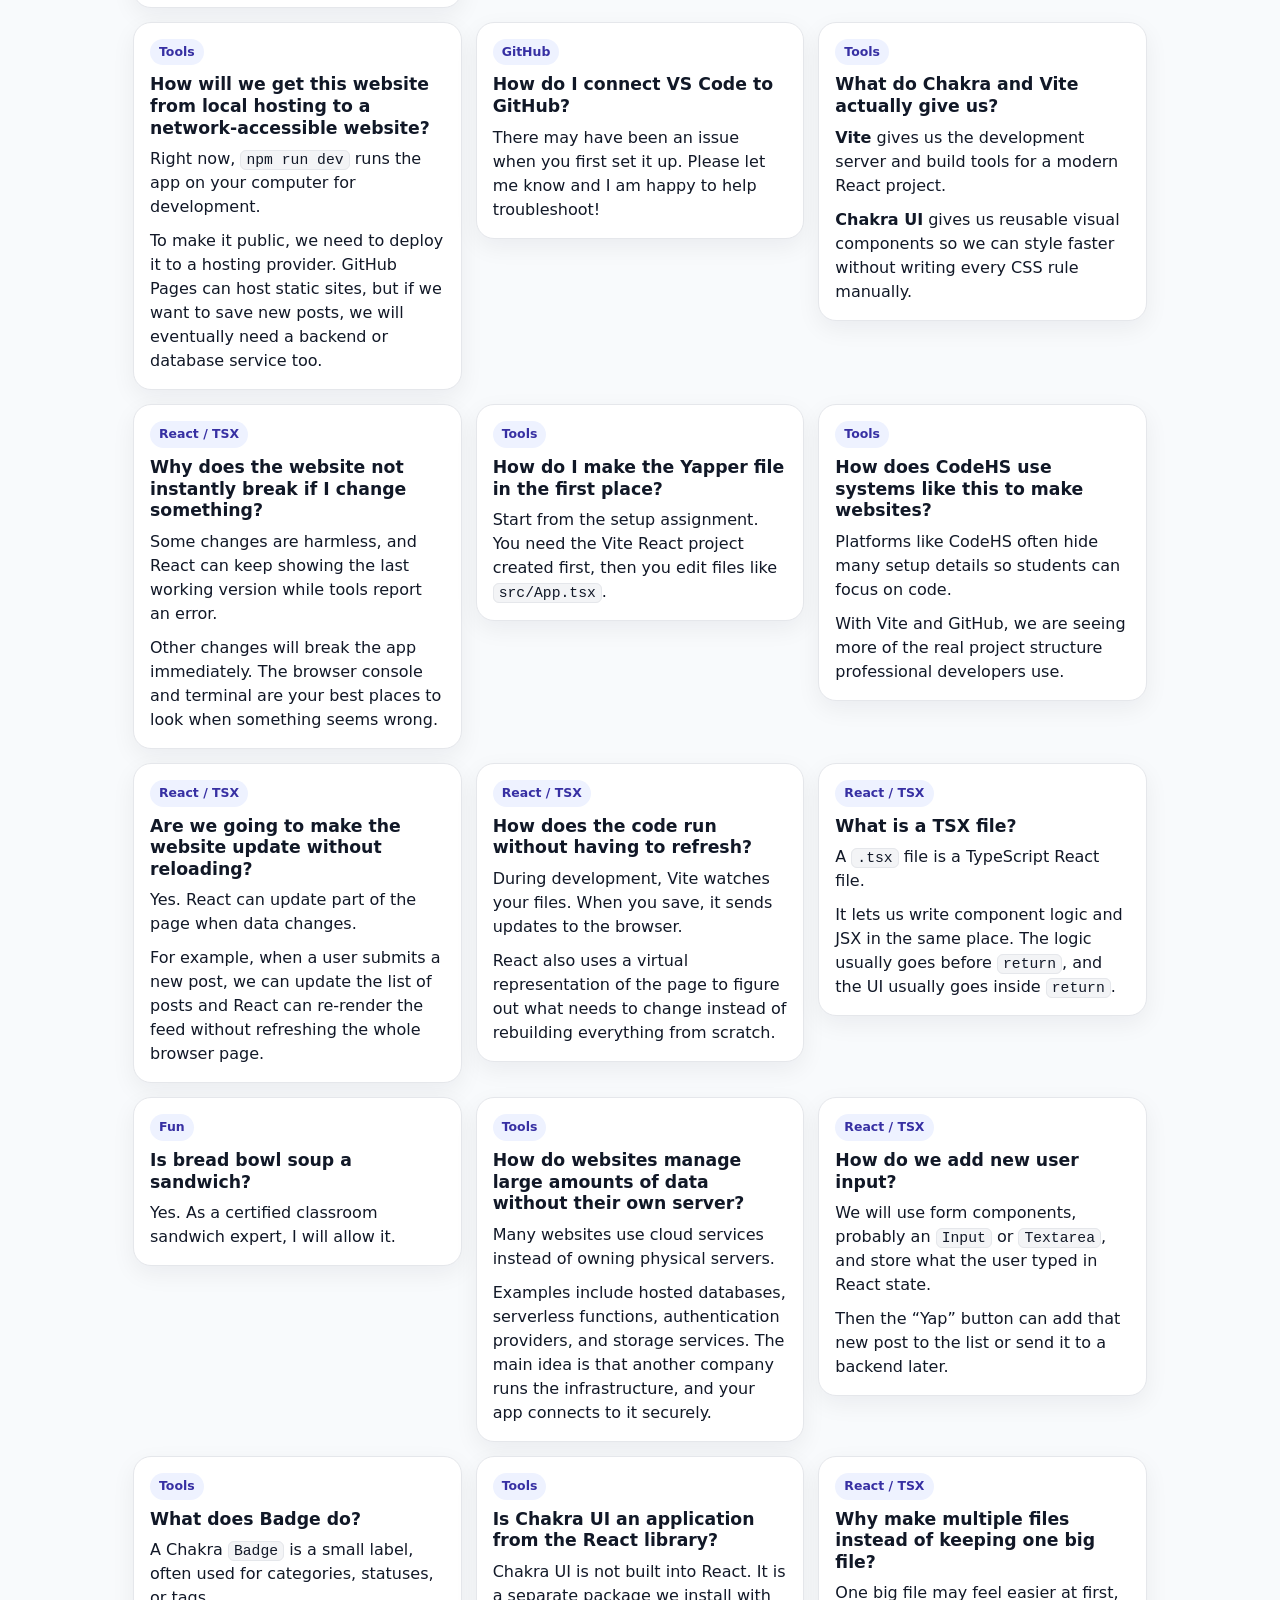
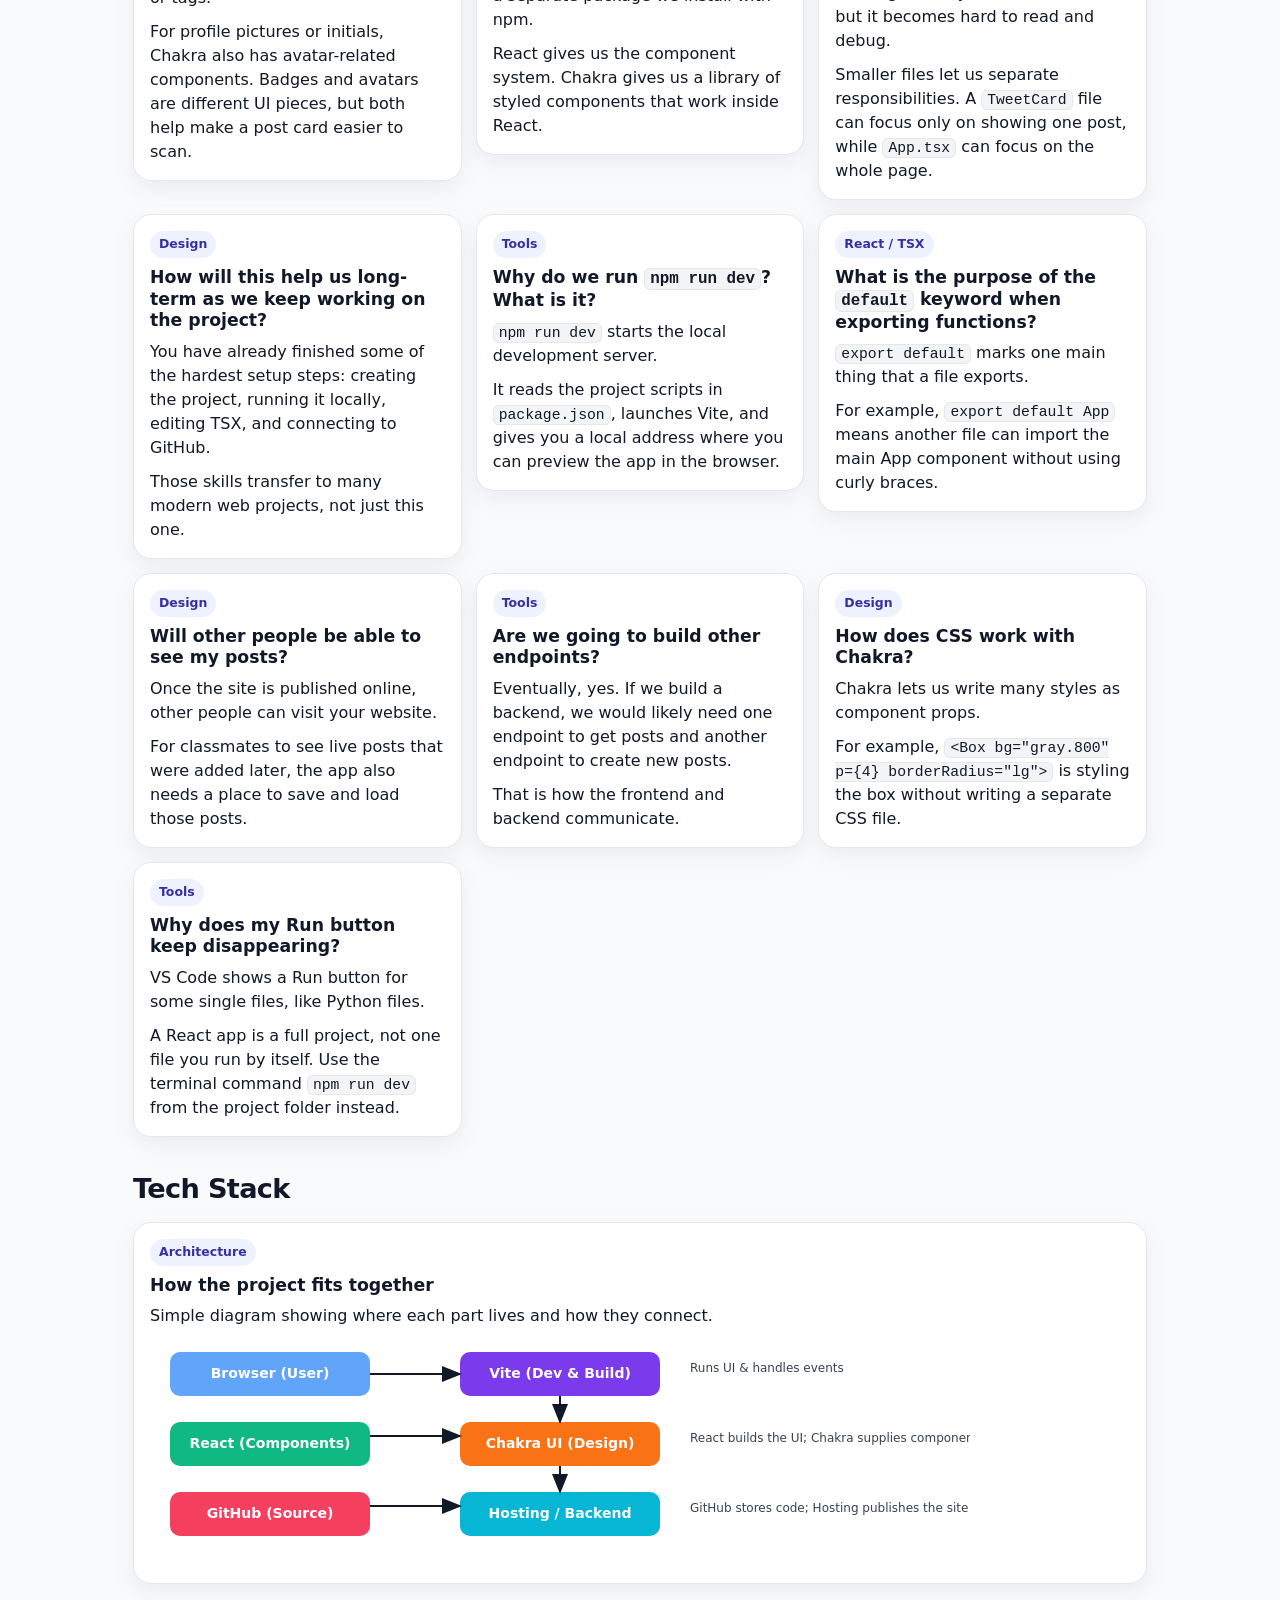
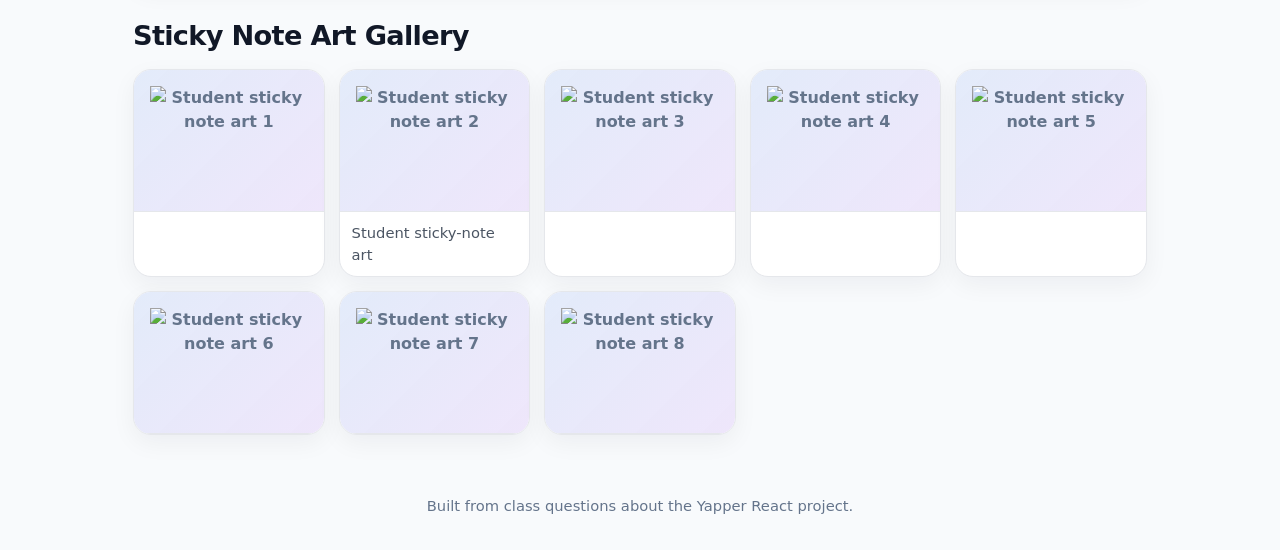
==== commit 6672e870: "cleanup" ====
--- a/react-project-faq.html
+++ b/react-project-faq.html
@@ -316,7 +316,7 @@
         <span class="tag">Design</span>
         <h2>Is only the format going to look like Twitter, or the whole background?</h2>
         <p>The first goal is the layout: a feed, posts, and repeated cards.</p>
-        <p>After the core functionality works, you can customize colors, backgrounds, spacing, and style. Make it yours, but keep it readable.</p>
+        <p>After the core functionality works, you can customize colors, backgrounds, spacing, and style. Make it yours!</p>
       </article>
 
       <article class="faq" data-category="Tools" data-keywords="overview system vite chakra json diagram">
@@ -329,7 +329,7 @@
       <article class="faq" data-category="Fun" data-keywords="tutoring help after school club">
         <span class="tag">Class</span>
         <h2>Can I have tutoring?</h2>
-        <p>Yes. After school or club time is usually the best time to get extra help, debug setup problems, or review React concepts more slowly.</p>
+        <p>Yes! After school or club time is usually the best time to get extra help, debug setup problems, or review React concepts!</p>
       </article>
 
       <article class="faq" data-category="Fun" data-keywords="dominic fike malcolm todd music">
@@ -362,7 +362,7 @@
         <span class="tag">Tools</span>
         <h2>How does Chakra help us build the app?</h2>
         <p>Chakra UI gives us pre-built React components. Instead of writing every <code>div</code>, button, input, and style from scratch, we can use components like <code>Box</code>, <code>Button</code>, <code>Input</code>, and <code>VStack</code>.</p>
-        <p>It does not replace React. It helps us build React interfaces faster.</p>
+        <p>It helps us build React interfaces faster.</p>
       </article>
 
       <article class="faq" data-category="React" data-keywords="simple way html css react">
@@ -423,7 +423,7 @@
       <article class="faq" data-category="Design" data-keywords="use app in class publish classmates">
         <span class="tag">Design</span>
         <h2>Will we use this app in class?</h2>
-        <p>Yes. The goal is for each student to publish a working web app so classmates can visit it and see what you built.</p>
+        <p>Yes. The goal is for everyone to publish a working web app so classmates can visit it and see what you built.</p>
       </article>
 
       <article class="faq" data-category="Design" data-keywords="colorful chakra styling">
@@ -443,8 +443,7 @@
       <article class="faq" data-category="GitHub" data-keywords="connect vs code github folder">
         <span class="tag">GitHub</span>
         <h2>How do I connect VS Code to GitHub?</h2>
-        <p>Open the correct project folder in VS Code first. Then check whether the Source Control panel sees your repo.</p>
-        <p>If VS Code is not connected, the project folder may not be the same folder you cloned from GitHub, or Git may not be initialized there yet.</p>
+        <p>There may have been an issue when you first set it up. Please let me know and I am happy to help troubleshoot!</p>
       </article>
 
       <article class="faq" data-category="Tools" data-keywords="chakra vite give us">
@@ -589,13 +588,65 @@
 
     <div id="empty" class="empty">No matching questions yet. Try a different search term or category.</div>
 
+    <h2 class="section-title">Tech Stack</h2>
+    <article class="faq" aria-label="Tech stack diagram">
+      <span class="tag">Architecture</span>
+      <h2>How the project fits together</h2>
+      <p>Simple diagram showing where each part lives and how they connect.</p>
+      <div class="tech-diagram" style="margin-top:12px; max-width:820px;">
+        <svg width="100%" height="220" viewBox="0 0 820 220" preserveAspectRatio="xMidYMid meet" role="img" aria-labelledby="techDiagramTitle">
+          <title id="techDiagramTitle">Yapper tech stack diagram showing Browser, Vite, React, Chakra, GitHub, and Hosting</title>
+          <defs>
+            <marker id="arrow" markerWidth="10" markerHeight="8" refX="9" refY="4" orient="auto">
+              <path d="M0,0 L10,4 L0,8 z" fill="#111827" />
+            </marker>
+          </defs>
+          <!-- Boxes -->
+          <g font-family="system-ui, -apple-system, BlinkMacSystemFont, 'Segoe UI', sans-serif" font-size="14" fill="#0f172a">
+            <rect x="20" y="12" rx="10" ry="10" width="200" height="44" fill="#60a5fa" />
+            <text x="120" y="38" text-anchor="middle" fill="white" font-weight="700">Browser (User)</text>
+
+            <rect x="310" y="12" rx="10" ry="10" width="200" height="44" fill="#7c3aed" />
+            <text x="410" y="38" text-anchor="middle" fill="white" font-weight="700">Vite (Dev & Build)</text>
+
+            <rect x="20" y="82" rx="10" ry="10" width="200" height="44" fill="#10b981" />
+            <text x="120" y="108" text-anchor="middle" fill="white" font-weight="700">React (Components)</text>
+
+            <rect x="310" y="82" rx="10" ry="10" width="200" height="44" fill="#f97316" />
+            <text x="410" y="108" text-anchor="middle" fill="white" font-weight="700">Chakra UI (Design)</text>
+
+            <rect x="20" y="152" rx="10" ry="10" width="200" height="44" fill="#f43f5e" />
+            <text x="120" y="178" text-anchor="middle" fill="white" font-weight="700">GitHub (Source)</text>
+
+            <rect x="310" y="152" rx="10" ry="10" width="200" height="44" fill="#06b6d4" />
+            <text x="410" y="178" text-anchor="middle" fill="white" font-weight="700">Hosting / Backend</text>
+          </g>
+
+          <!-- Arrows -->
+          <g stroke="#111827" stroke-width="2" fill="none" marker-end="url(#arrow)">
+            <path d="M220 34 L310 34" />
+            <path d="M410 56 L410 82" />
+            <path d="M220 96 L310 96" />
+            <path d="M220 166 L310 166" />
+            <path d="M410 126 L410 152" />
+          </g>
+
+          <!-- Notes -->
+          <g font-family="system-ui, -apple-system, BlinkMacSystemFont, 'Segoe UI', sans-serif" font-size="12" fill="#374151">
+            <text x="540" y="32">Runs UI & handles events</text>
+            <text x="540" y="102">React builds the UI; Chakra supplies components</text>
+            <text x="540" y="172">GitHub stores code; Hosting publishes the site</text>
+          </g>
+        </svg>
+      </div>
+    </article>
+
     <h2 class="section-title">Sticky Note Art Gallery</h2>
     <section class="gallery" aria-label="Student art gallery">
       <article class="art-card">
         <div class="art-frame">
           <img src="images/postit-1.jpg" alt="Student sticky note art 1">
         </div>
-        <div class="art-caption">Student sticky-note art</div>
       </article>
       <article class="art-card">
         <div class="art-frame">
@@ -607,37 +658,31 @@
         <div class="art-frame">
           <img src="images/postit-3.jpg" alt="Student sticky note art 3">
         </div>
-        <div class="art-caption">Student sticky-note art</div>
       </article>
       <article class="art-card">
         <div class="art-frame">
           <img src="images/postit-4.jpg" alt="Student sticky note art 4">
         </div>
-        <div class="art-caption">Student sticky-note art</div>
       </article>
       <article class="art-card">
         <div class="art-frame">
           <img src="images/postit-5.jpg" alt="Student sticky note art 5">
         </div>
-        <div class="art-caption">Student sticky-note art</div>
       </article>
       <article class="art-card">
         <div class="art-frame">
           <img src="images/postit-6.jpg" alt="Student sticky note art 6">
         </div>
-        <div class="art-caption">Student sticky-note art</div>
       </article>
       <article class="art-card">
         <div class="art-frame">
           <img src="images/postit-7.jpg" alt="Student sticky note art 7">
         </div>
-        <div class="art-caption">Student sticky-note art</div>
       </article>
       <article class="art-card">
         <div class="art-frame">
           <img src="images/postit-8.jpg" alt="Student sticky note art 8">
         </div>
-        <div class="art-caption">Student sticky-note art</div>
       </article>
     </section>
   </main>
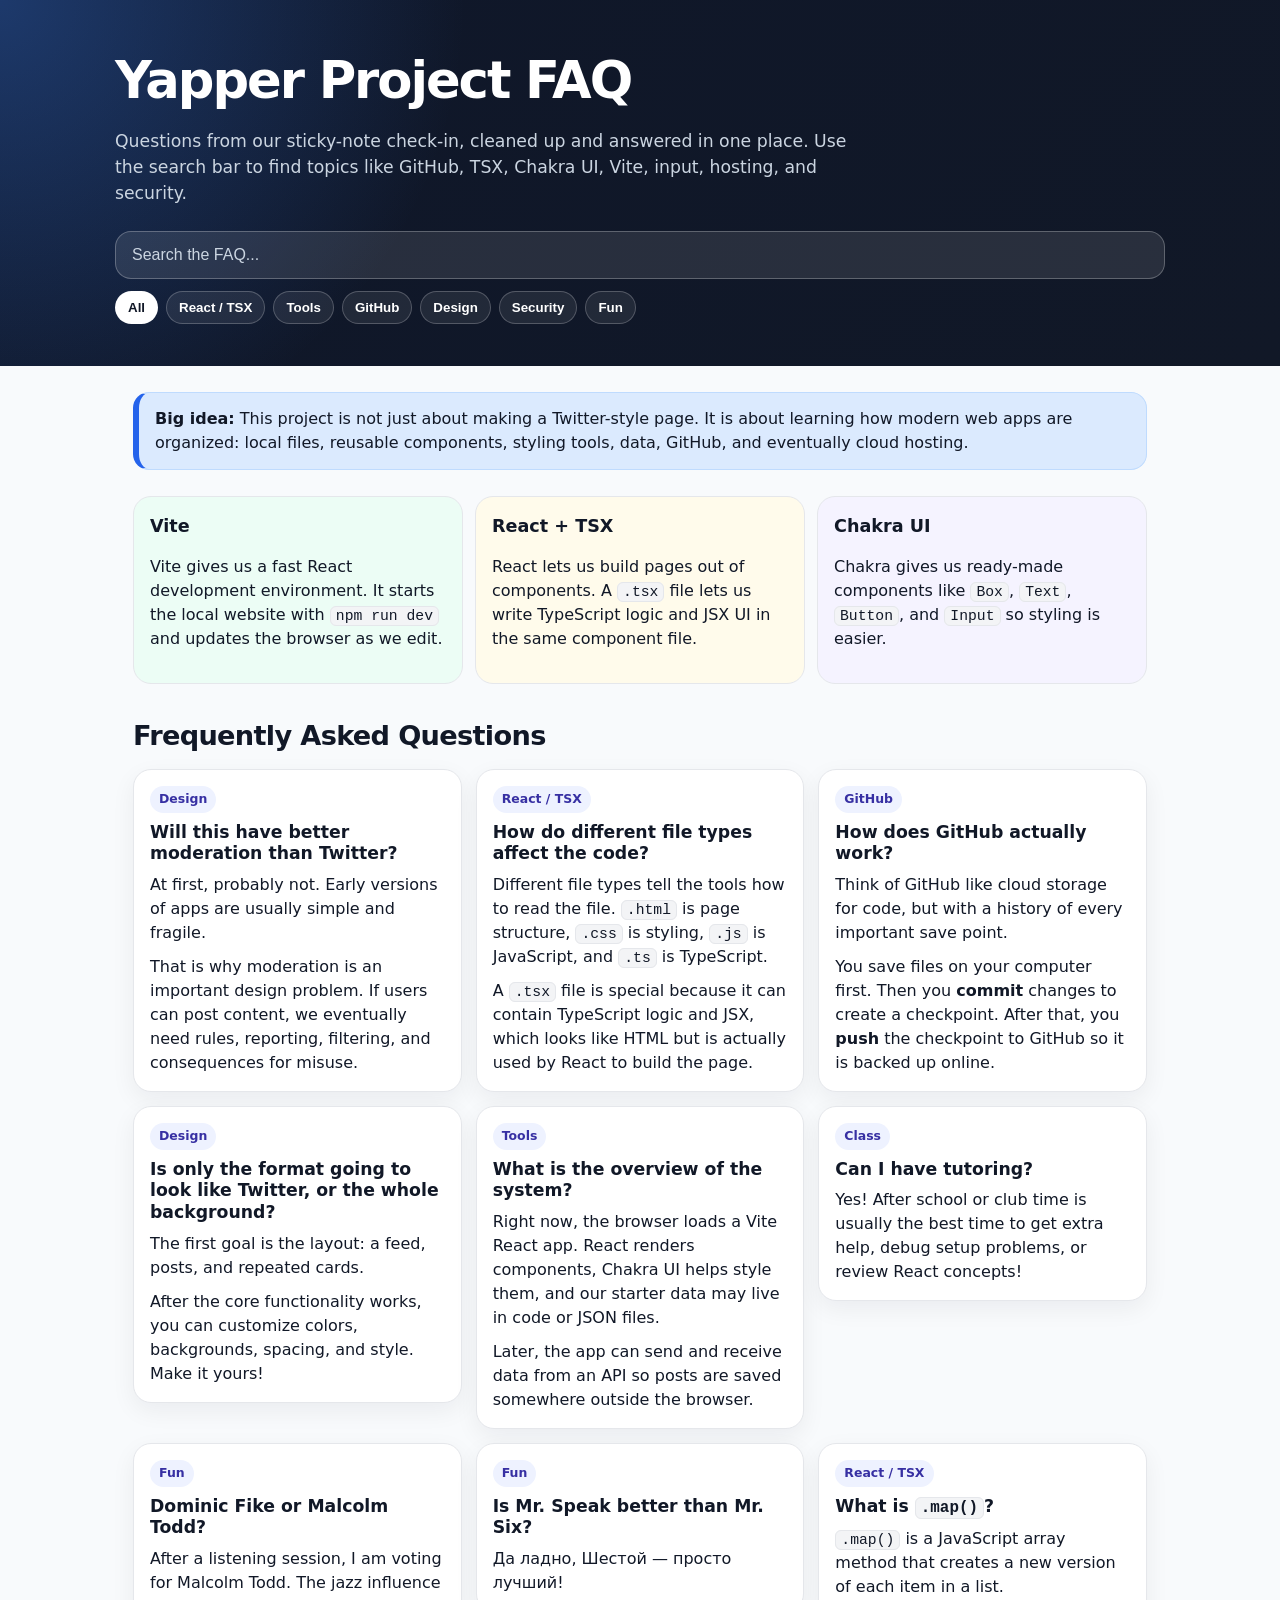
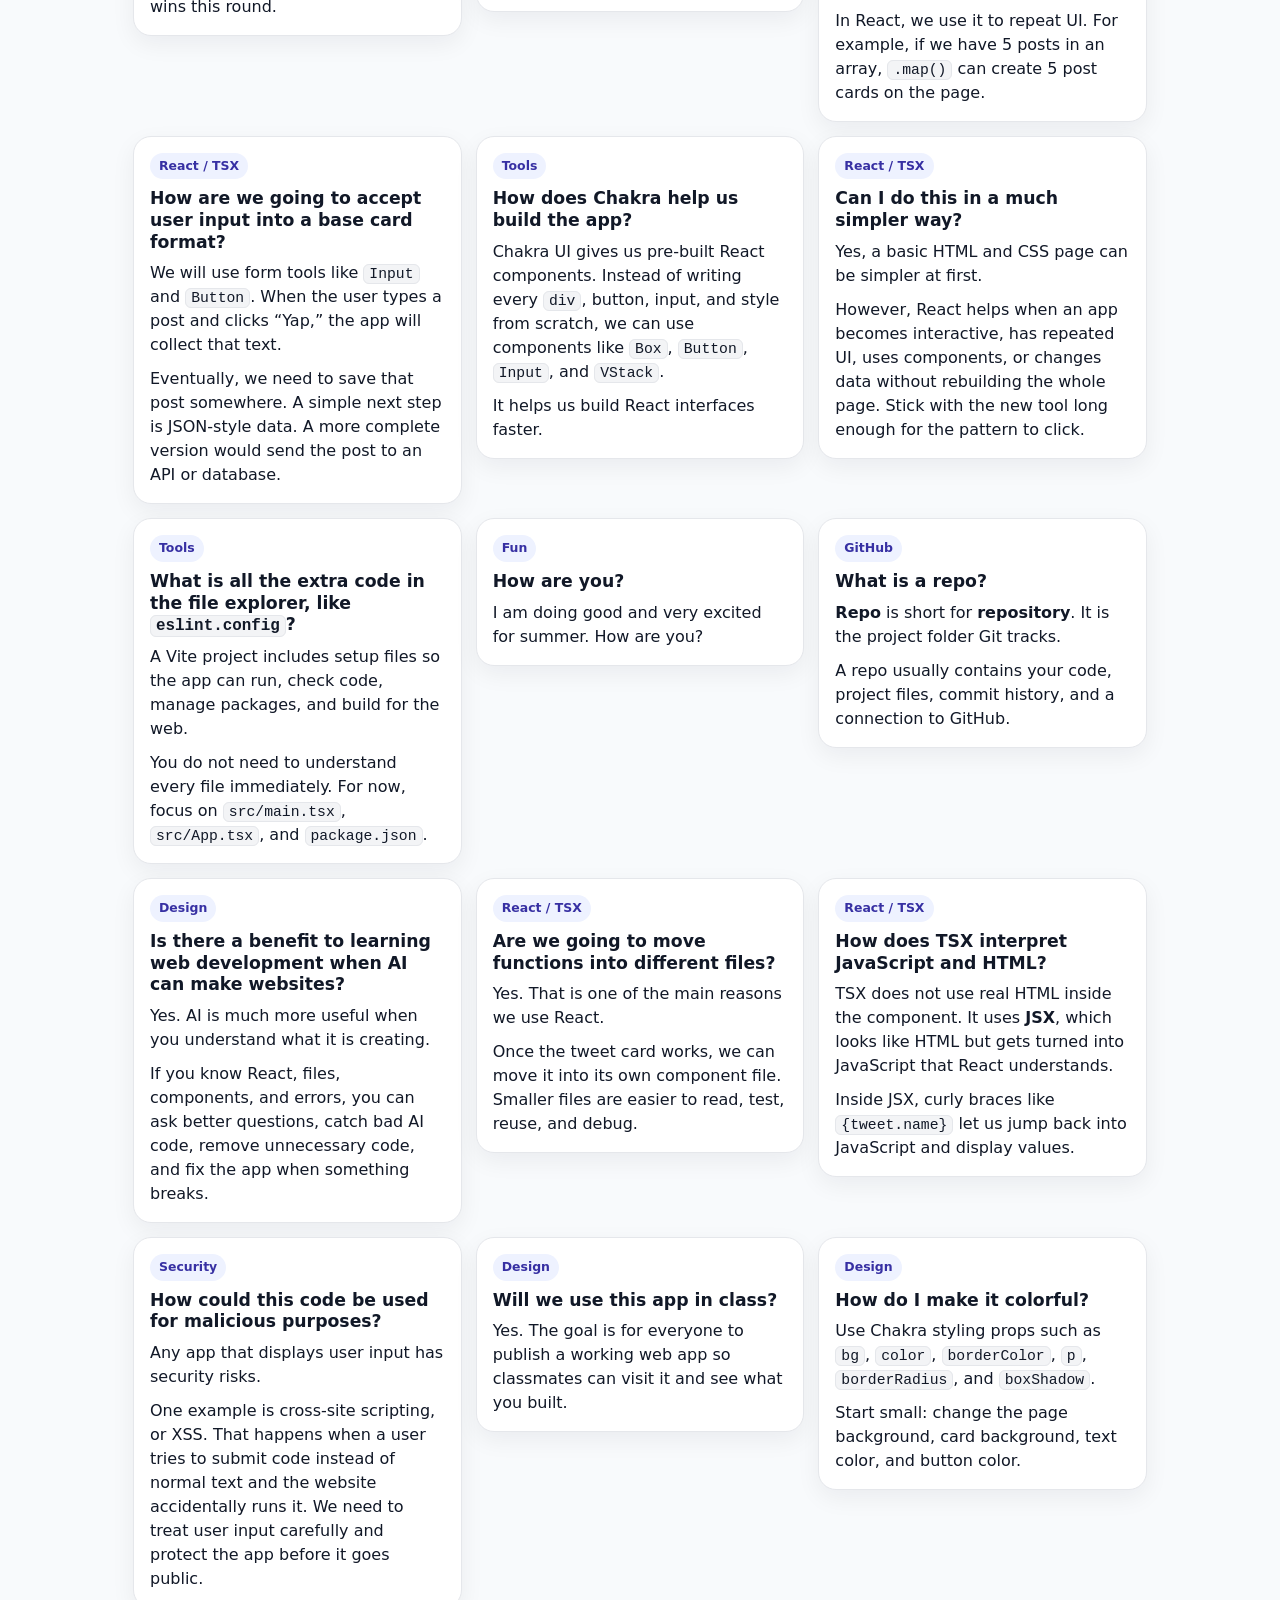
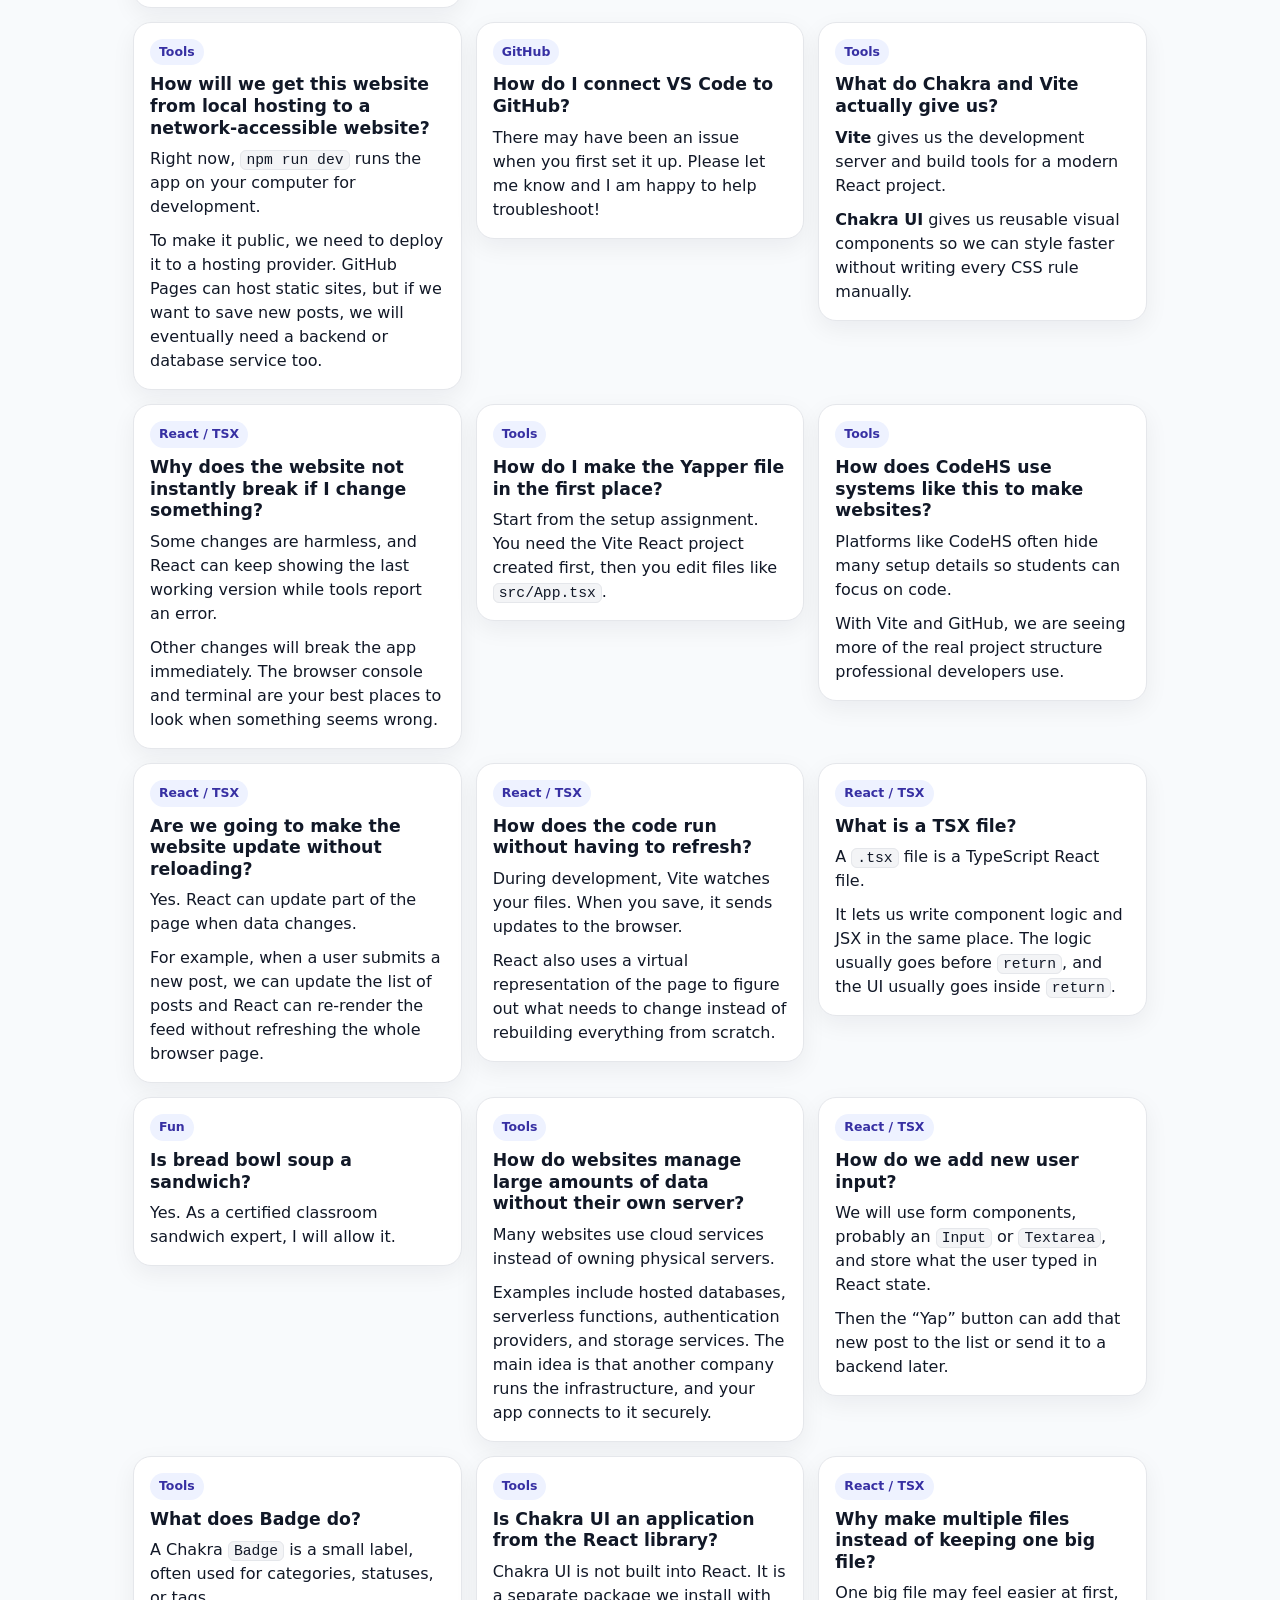
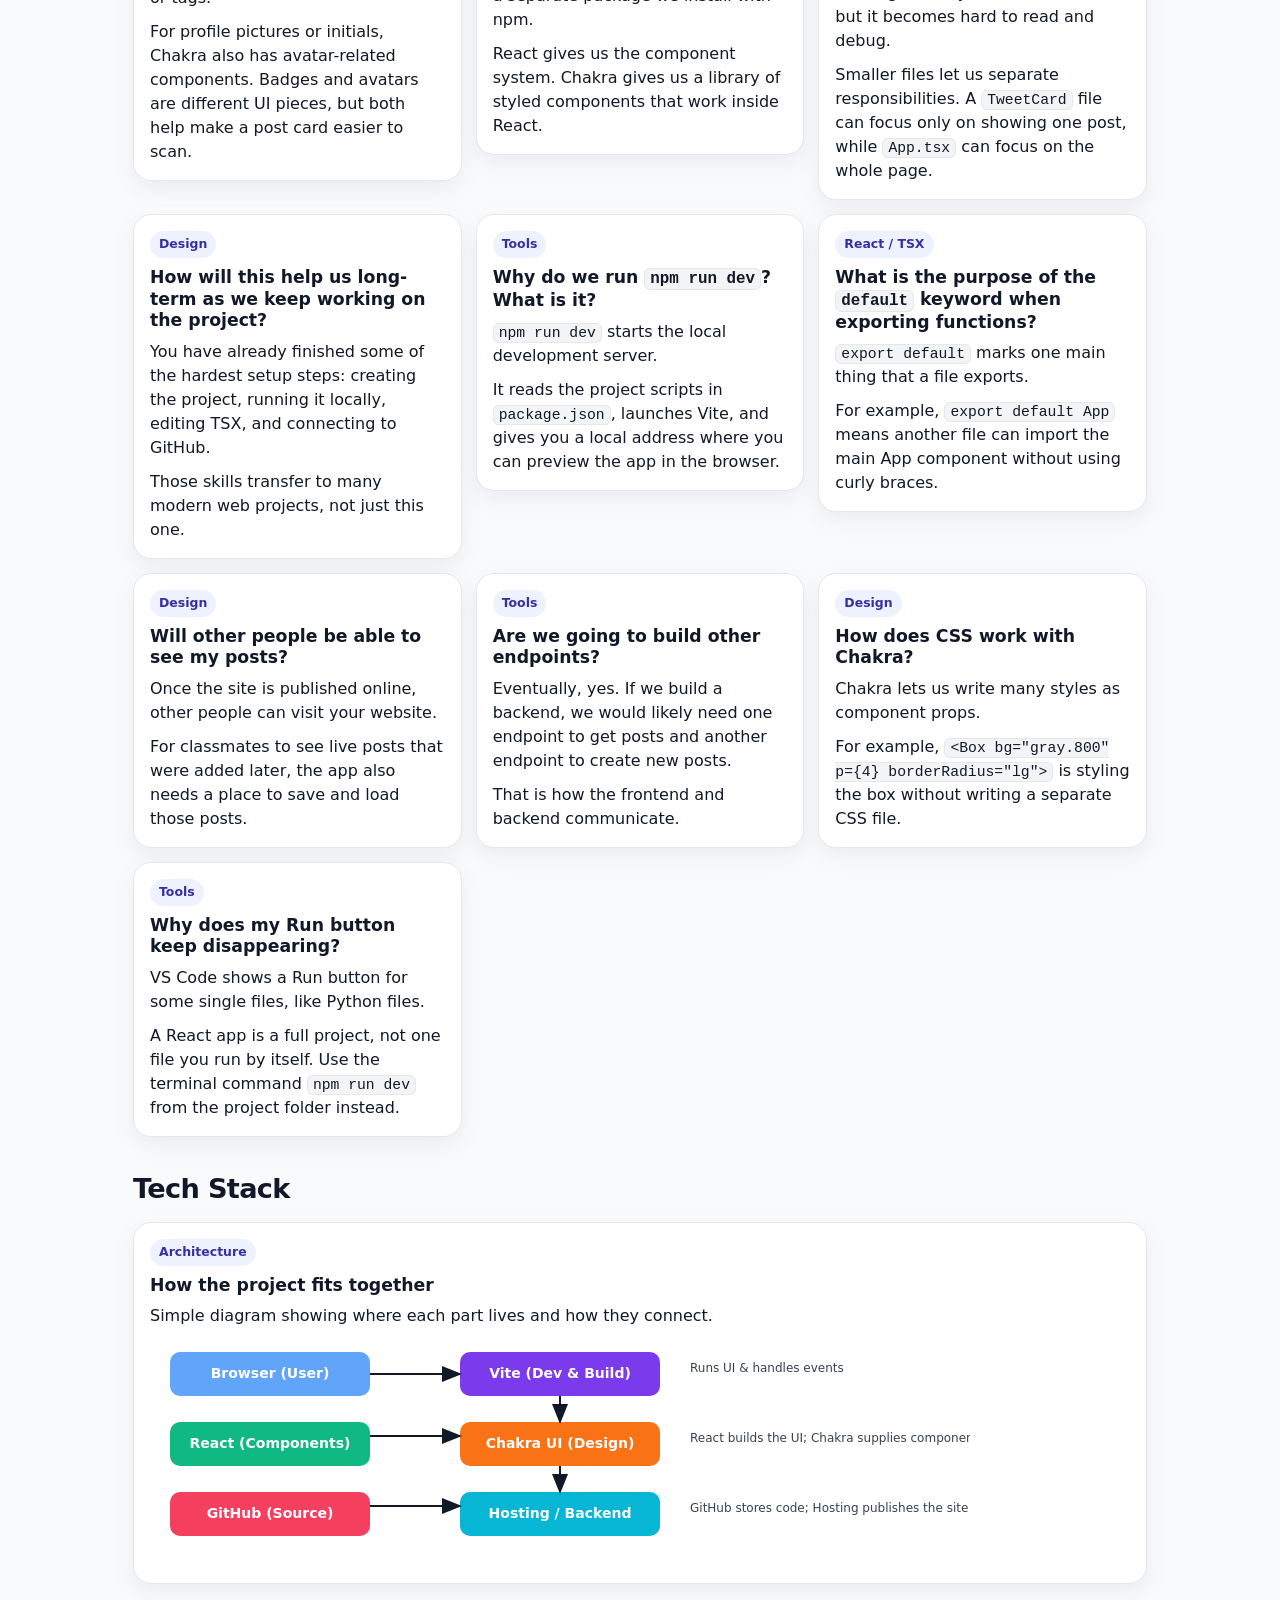
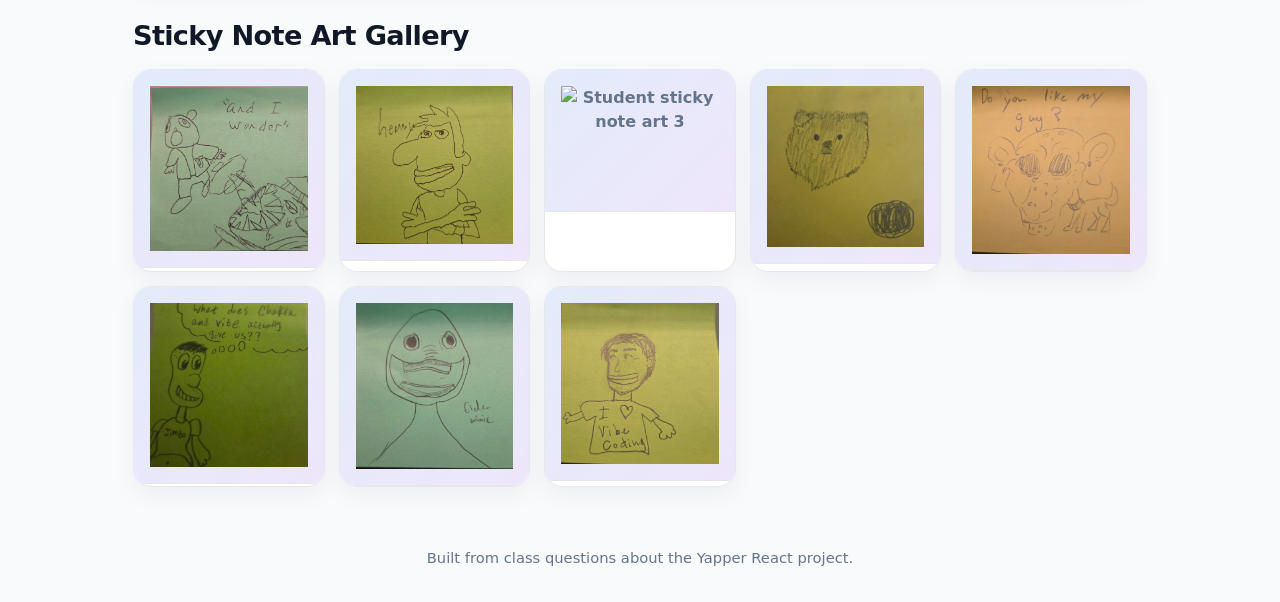
==== commit dc10b0ef: "Update react-project-faq.html" ====
--- a/react-project-faq.html
+++ b/react-project-faq.html
@@ -645,43 +645,42 @@
     <section class="gallery" aria-label="Student art gallery">
       <article class="art-card">
         <div class="art-frame">
-          <img src="images/postit-1.jpg" alt="Student sticky note art 1">
+          <img src="Images/postit-1.jpg" alt="Student sticky note art 1">
         </div>
       </article>
       <article class="art-card">
         <div class="art-frame">
-          <img src="images/postit-2.jpg" alt="Student sticky note art 2">
-        </div>
-        <div class="art-caption">Student sticky-note art</div>
+          <img src="Images/postit-2.jpg" alt="Student sticky note art 2">
+        </div>
       </article>
       <article class="art-card">
         <div class="art-frame">
-          <img src="images/postit-3.jpg" alt="Student sticky note art 3">
+          <img src="Images/" alt="Student sticky note art 3">
         </div>
       </article>
       <article class="art-card">
         <div class="art-frame">
-          <img src="images/postit-4.jpg" alt="Student sticky note art 4">
+          <img src="Images/postit-4.jpg" alt="Student sticky note art 4">
         </div>
       </article>
       <article class="art-card">
         <div class="art-frame">
-          <img src="images/postit-5.jpg" alt="Student sticky note art 5">
+          <img src="Images/postit-5.jpg" alt="Student sticky note art 5">
         </div>
       </article>
       <article class="art-card">
         <div class="art-frame">
-          <img src="images/postit-6.jpg" alt="Student sticky note art 6">
+          <img src="Images/postit-6.jpg" alt="Student sticky note art 6">
         </div>
       </article>
       <article class="art-card">
         <div class="art-frame">
-          <img src="images/postit-7.jpg" alt="Student sticky note art 7">
+          <img src="Images/postit-7.jpg" alt="Student sticky note art 7">
         </div>
       </article>
       <article class="art-card">
         <div class="art-frame">
-          <img src="images/postit-8.jpg" alt="Student sticky note art 8">
+          <img src="Images/postit-8.jpg" alt="Student sticky note art 8">
         </div>
       </article>
     </section>
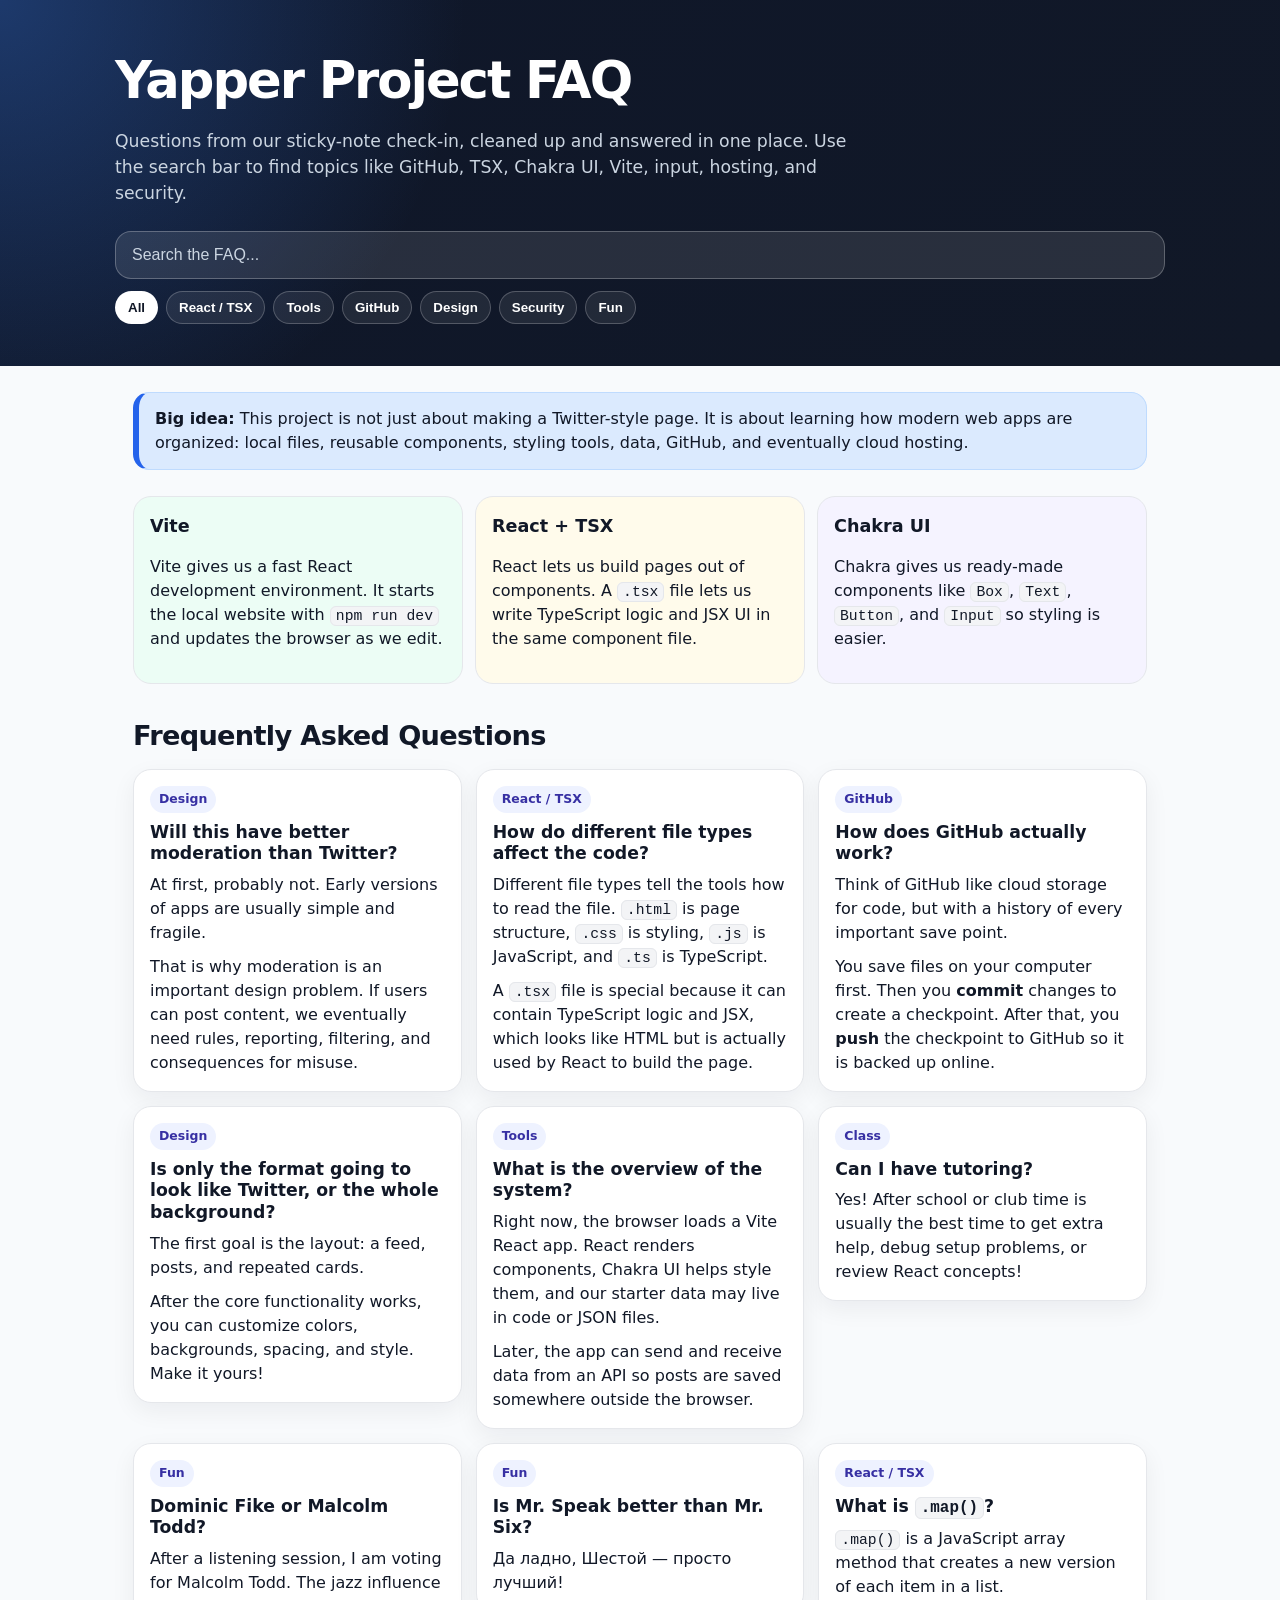
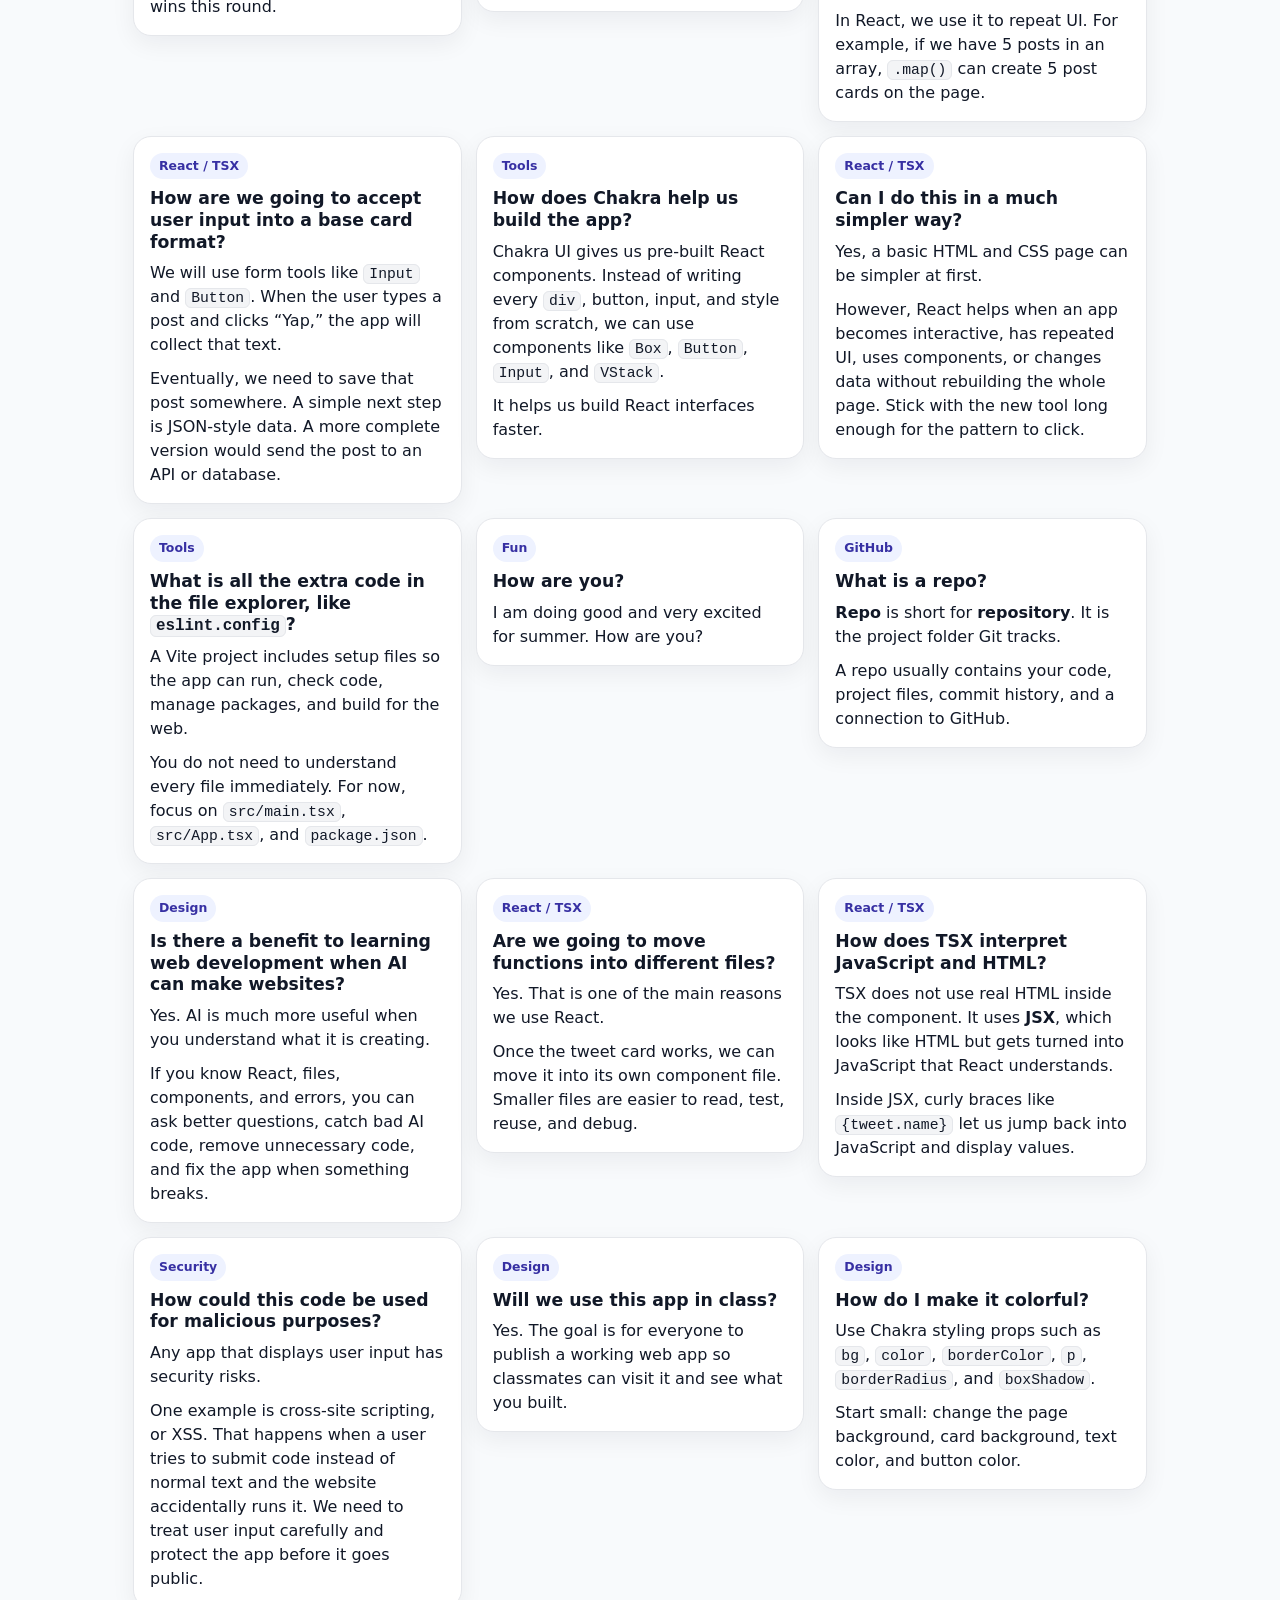
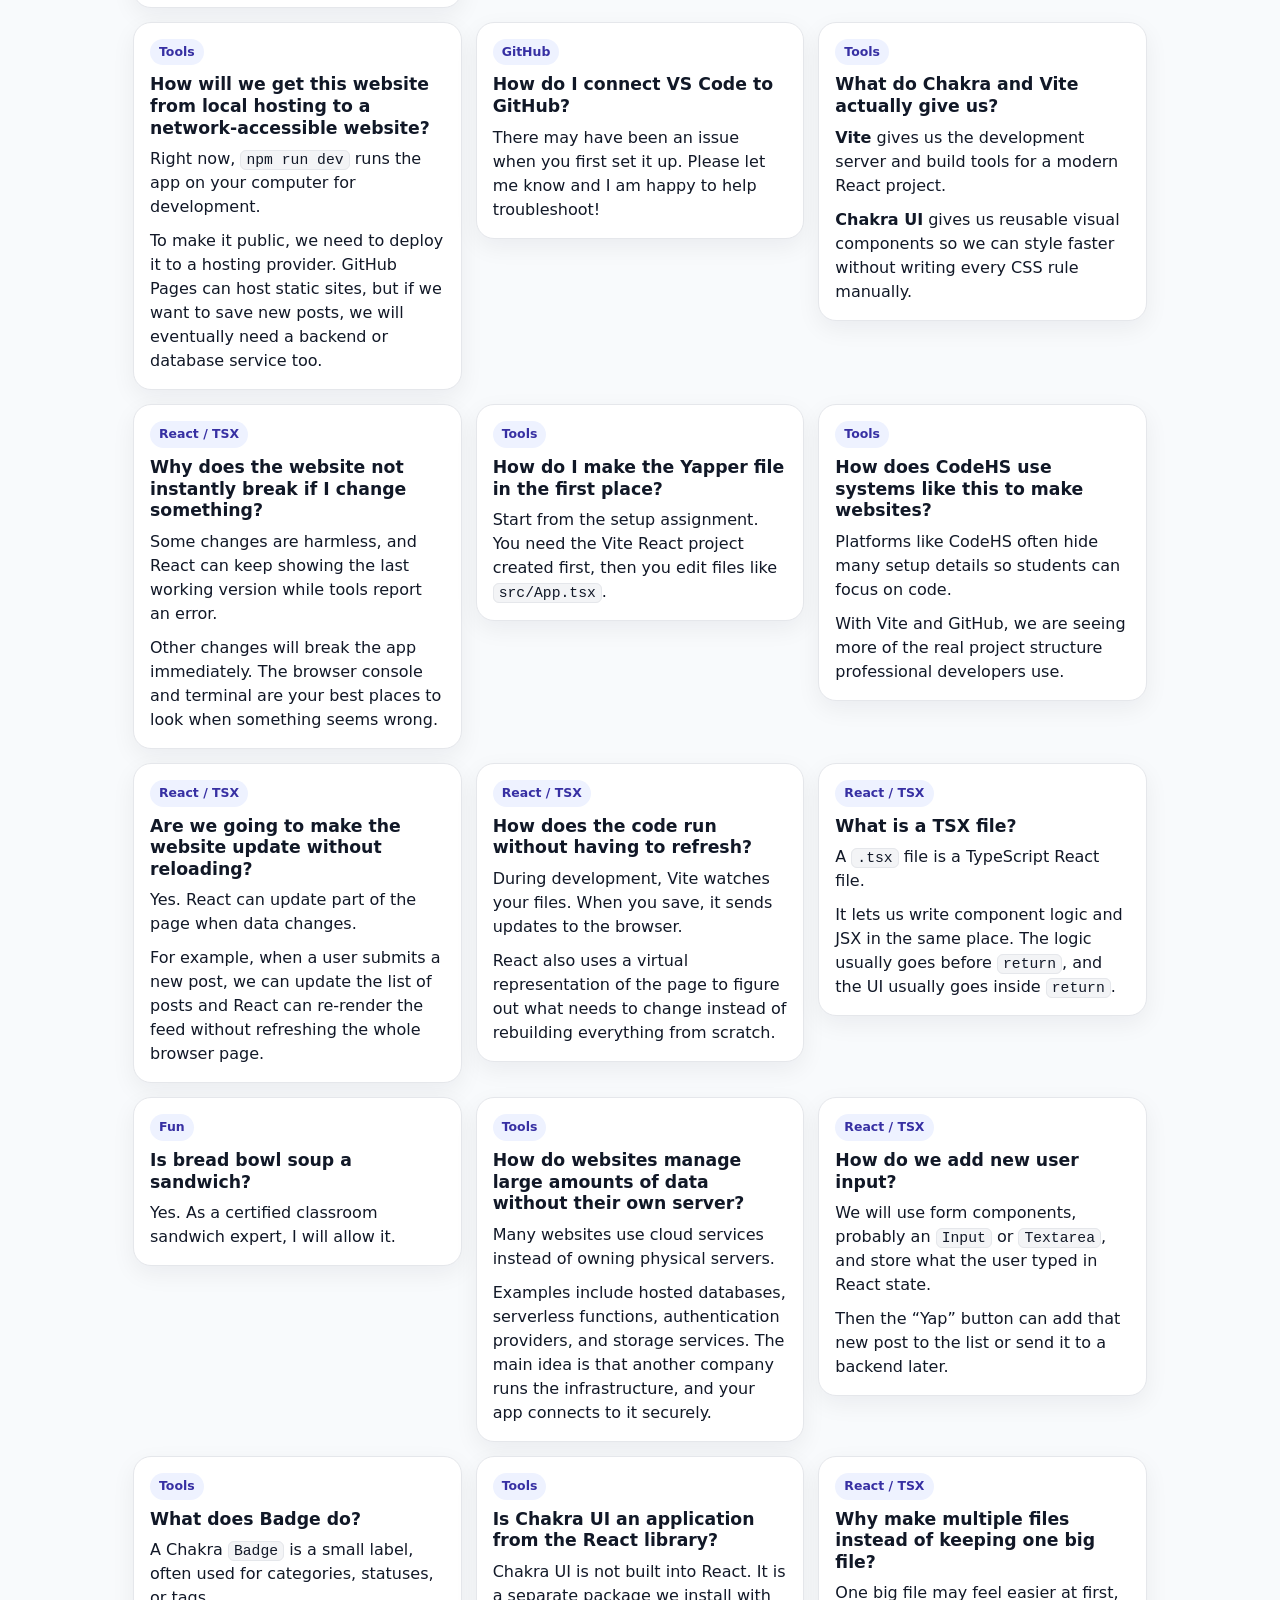
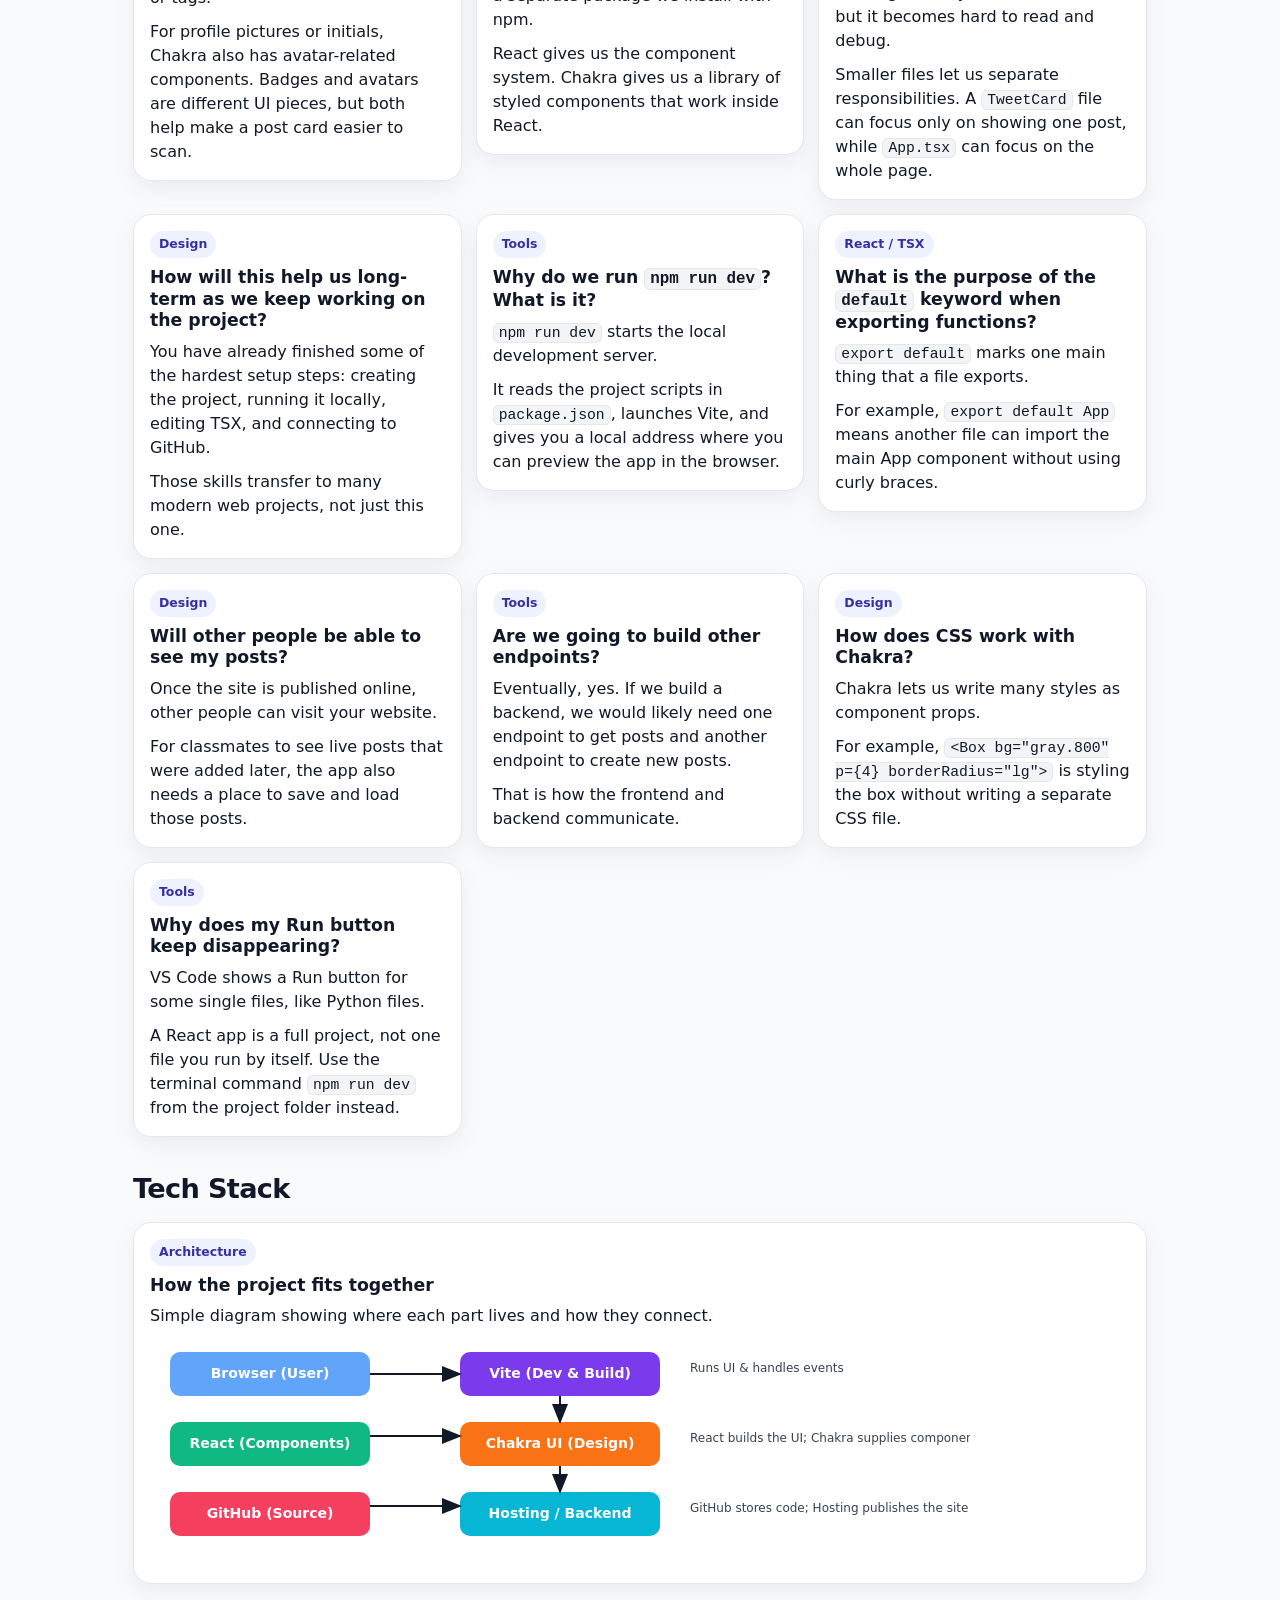
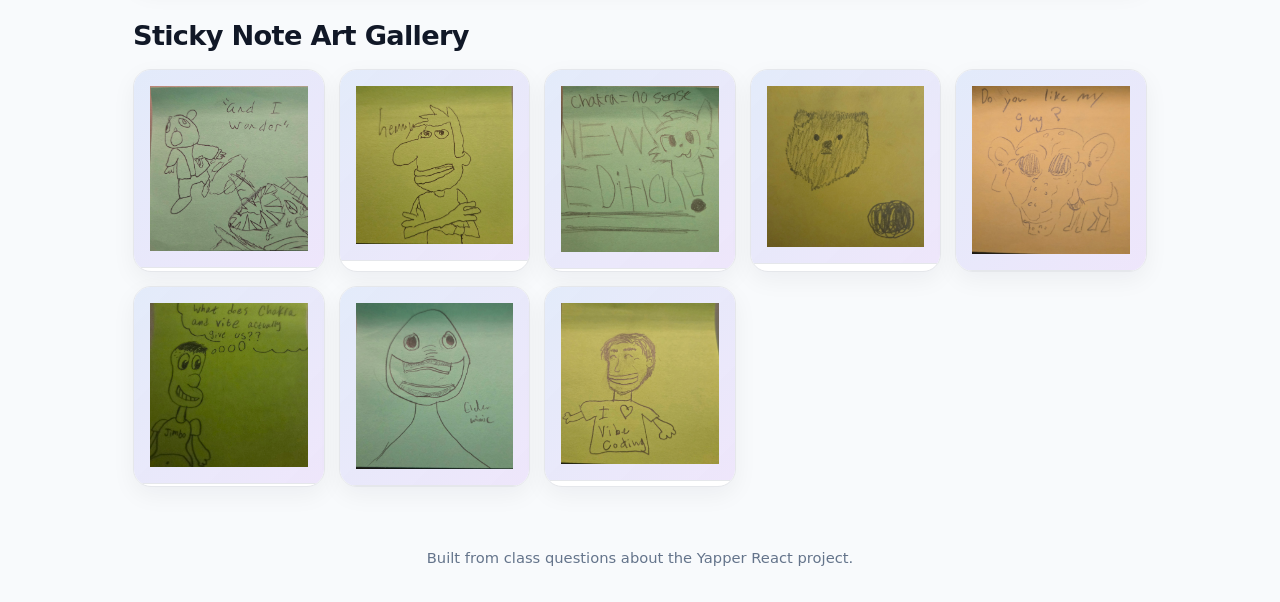
==== commit 610c8239: "fix one postit note" ====
--- a/react-project-faq.html
+++ b/react-project-faq.html
@@ -655,7 +655,7 @@
       </article>
       <article class="art-card">
         <div class="art-frame">
-          <img src="Images/" alt="Student sticky note art 3">
+          <img src="Images/postit-3.jpg" alt="Student sticky note art 3">
         </div>
       </article>
       <article class="art-card">
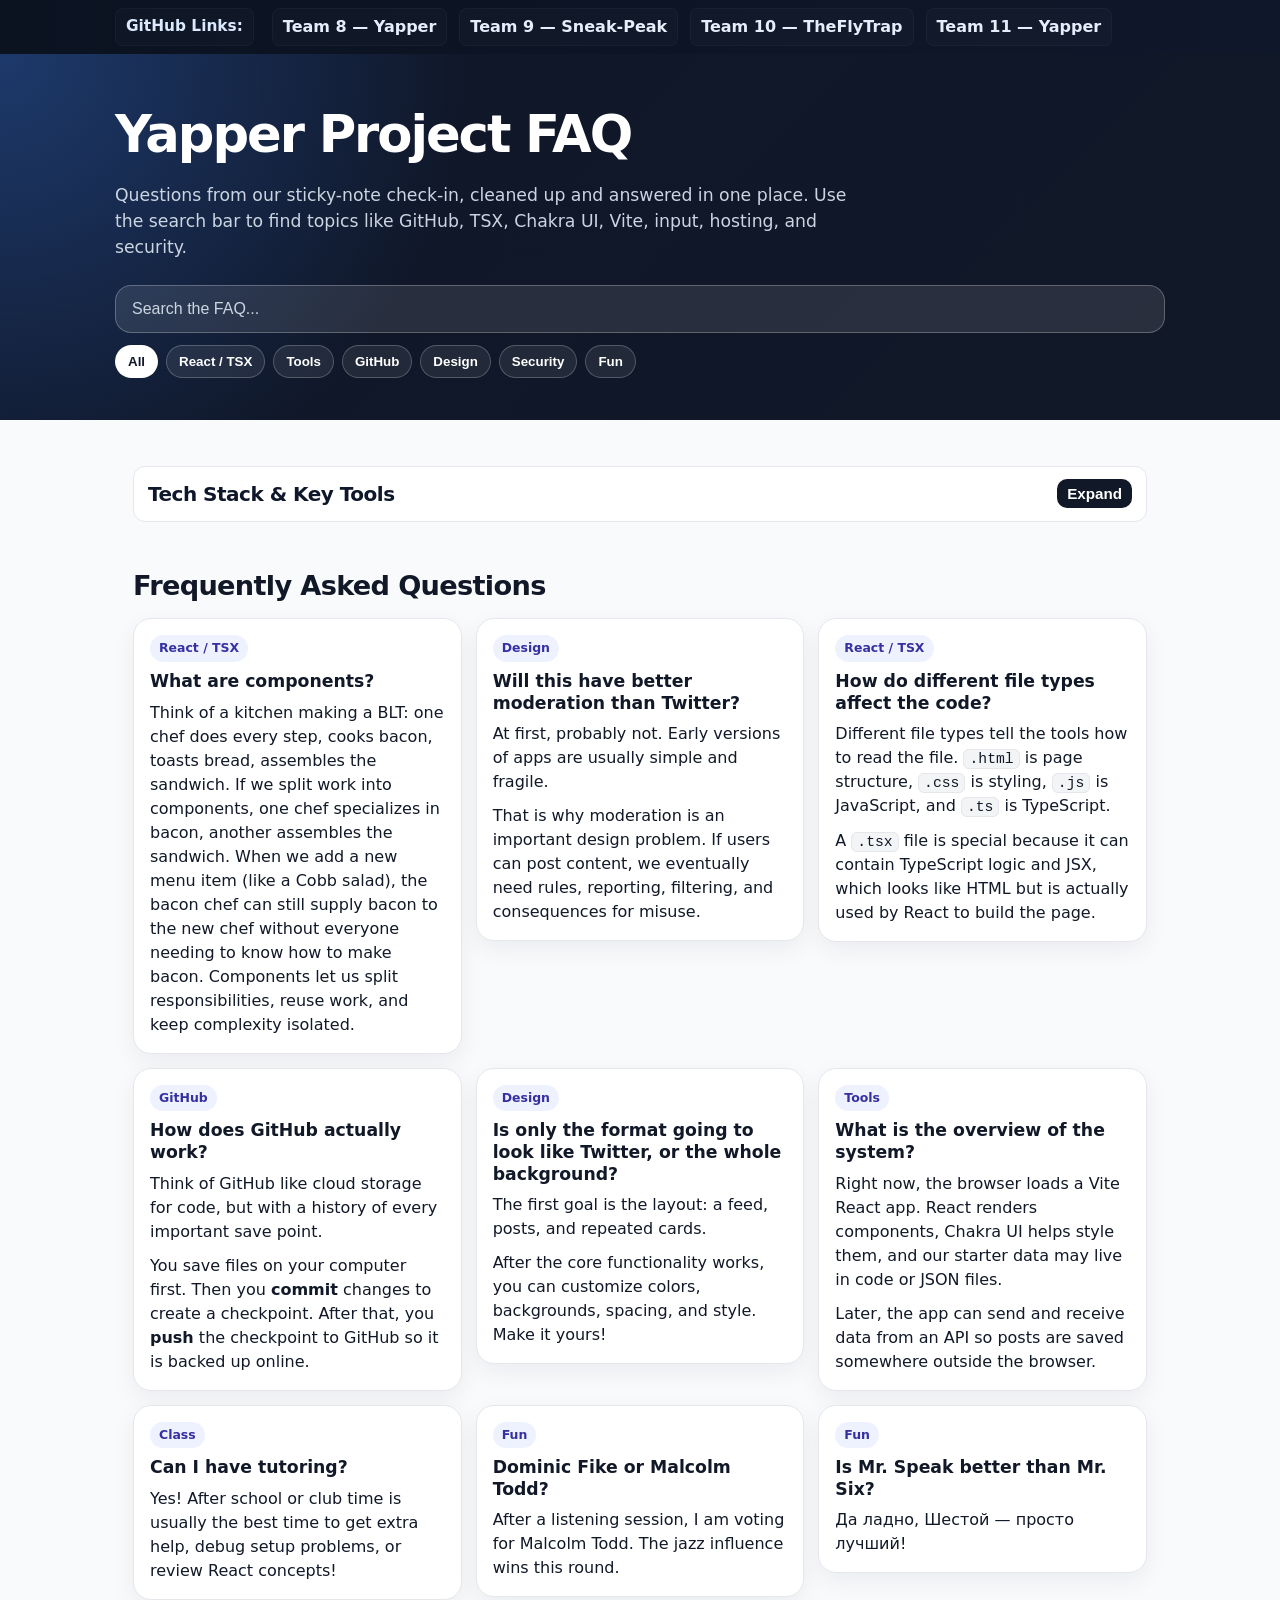
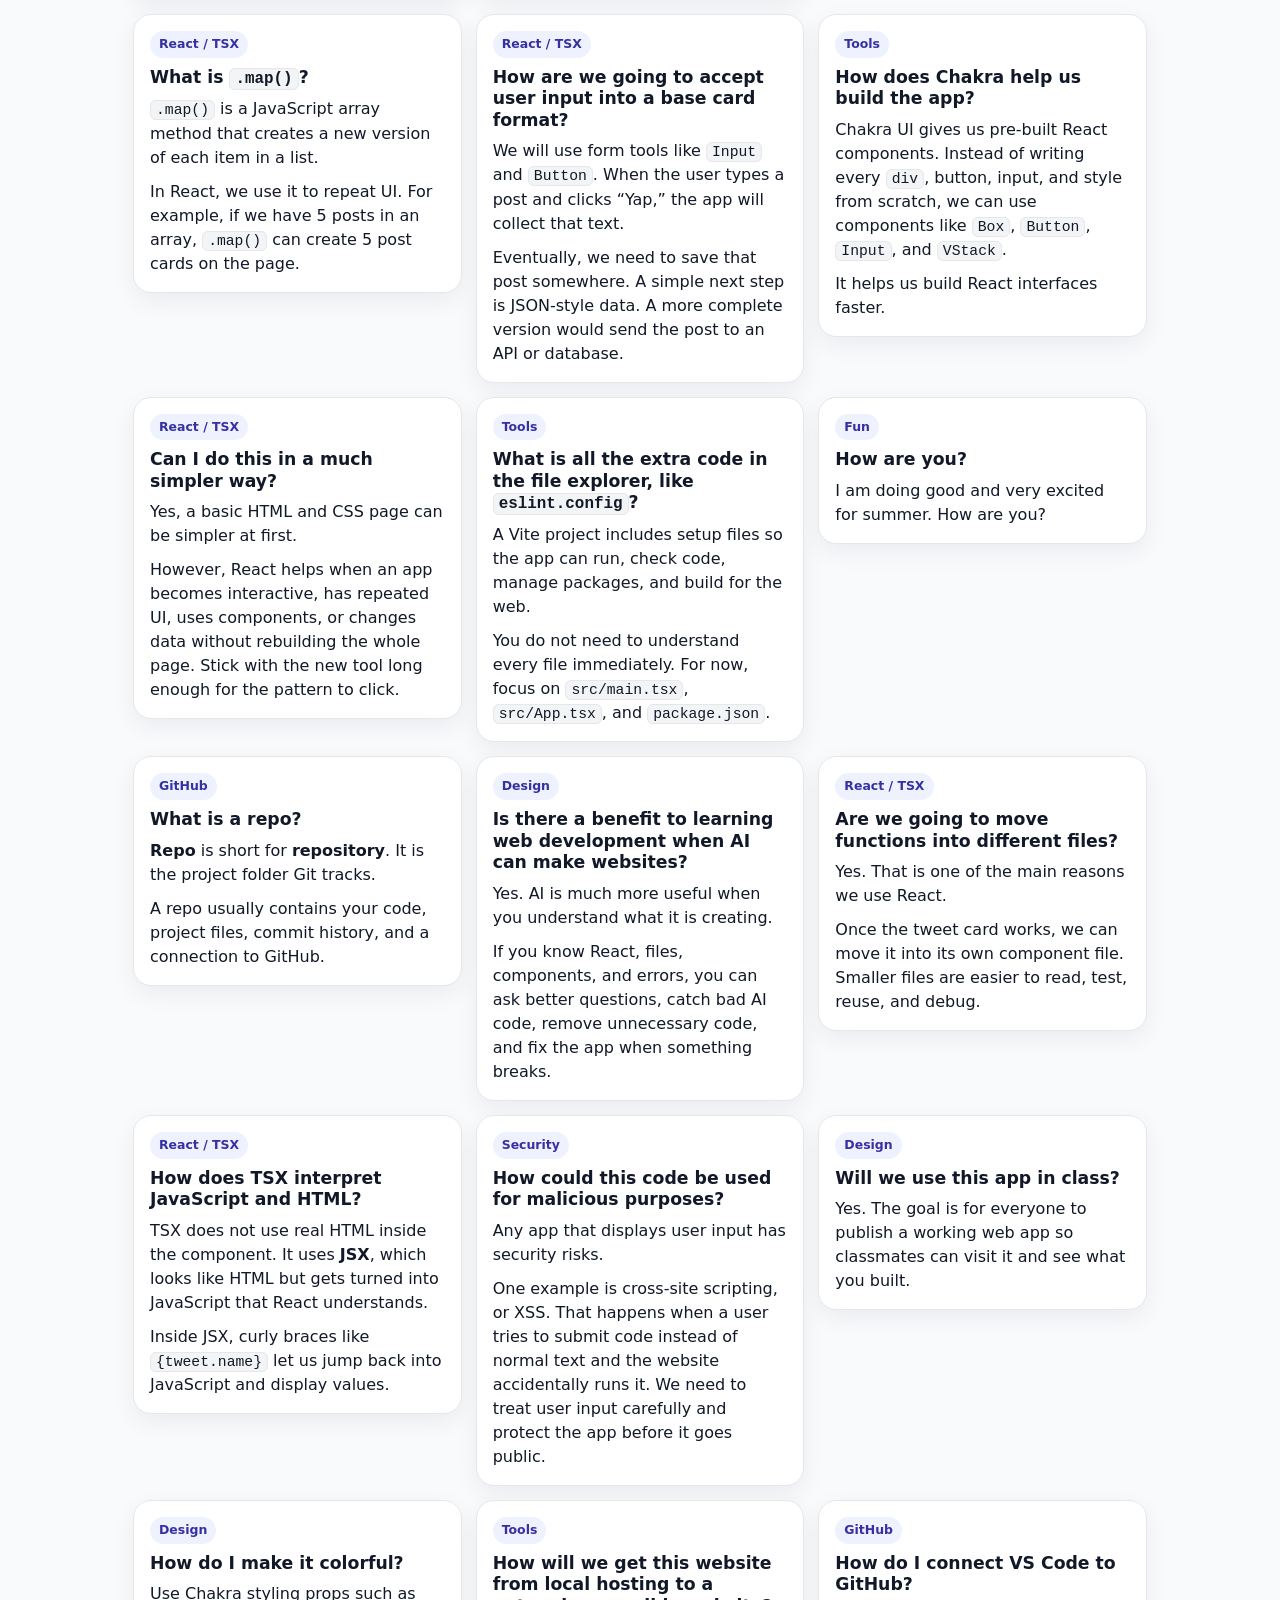
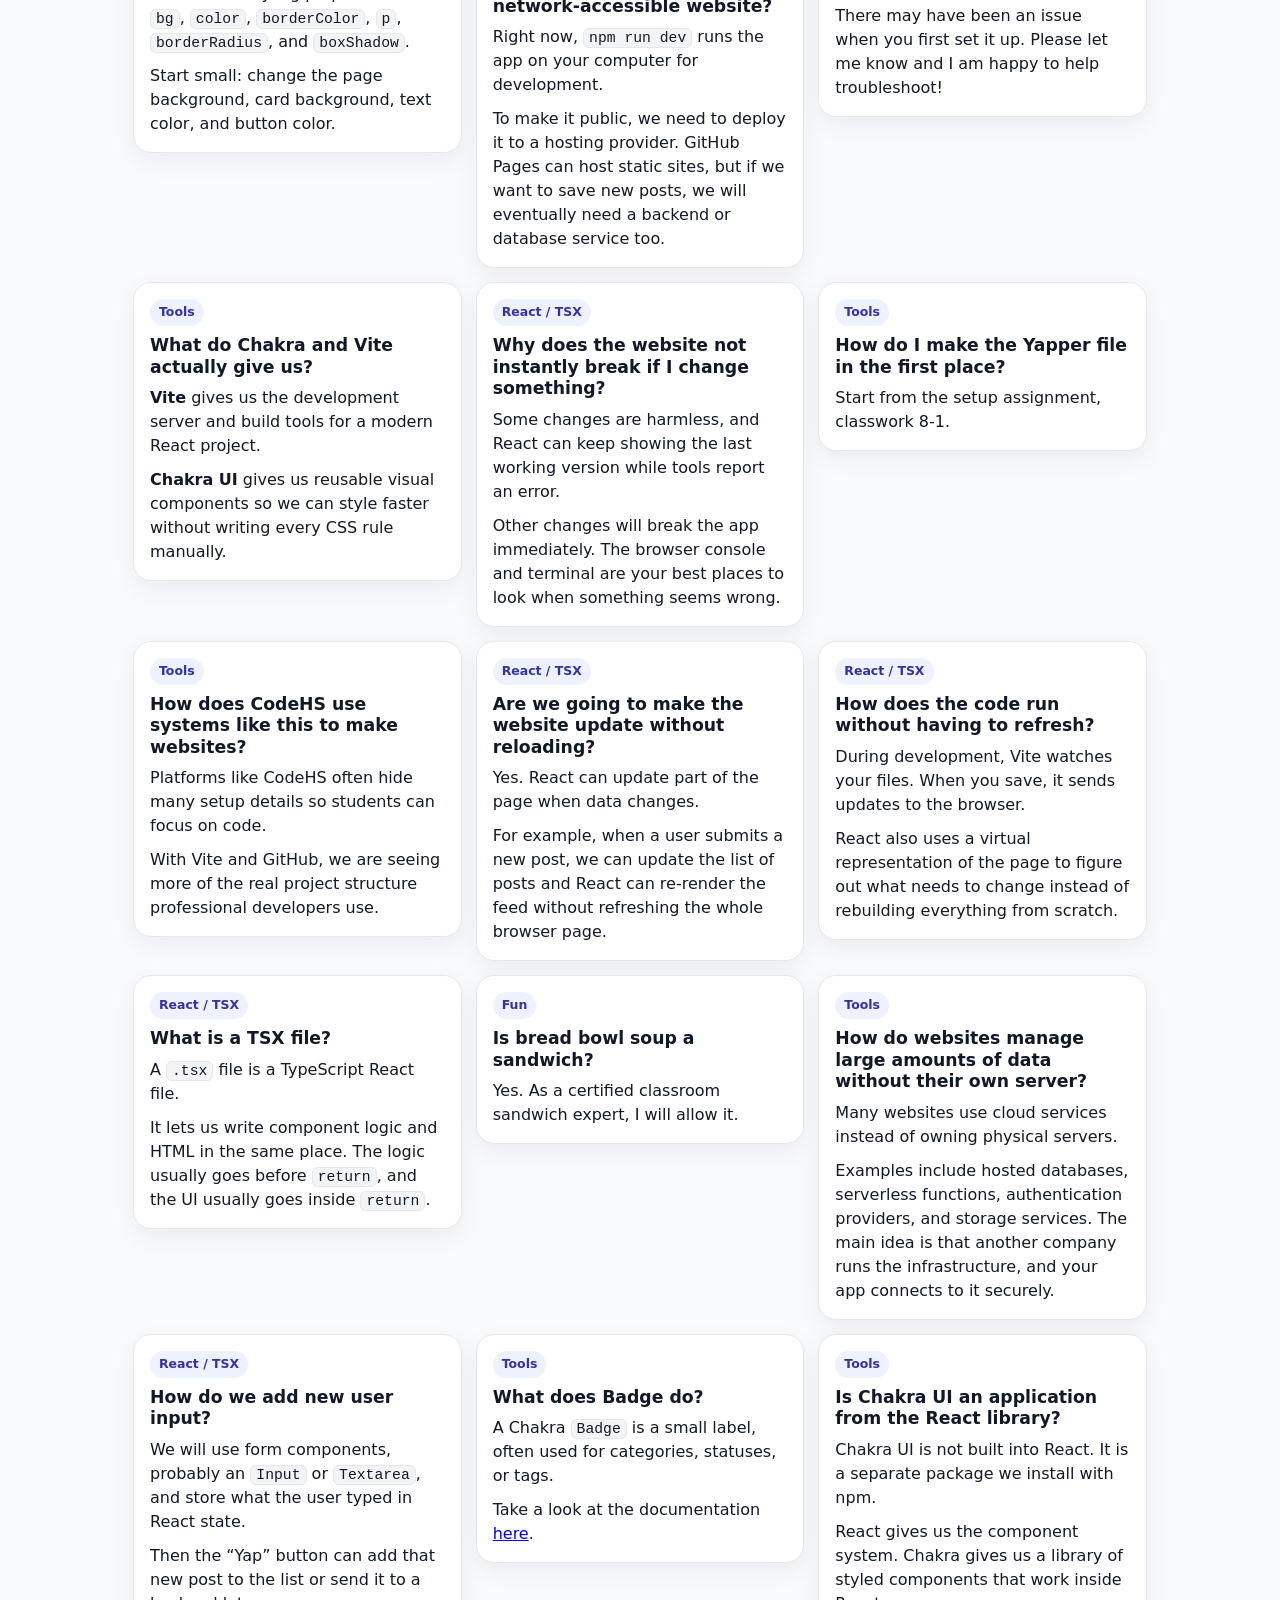
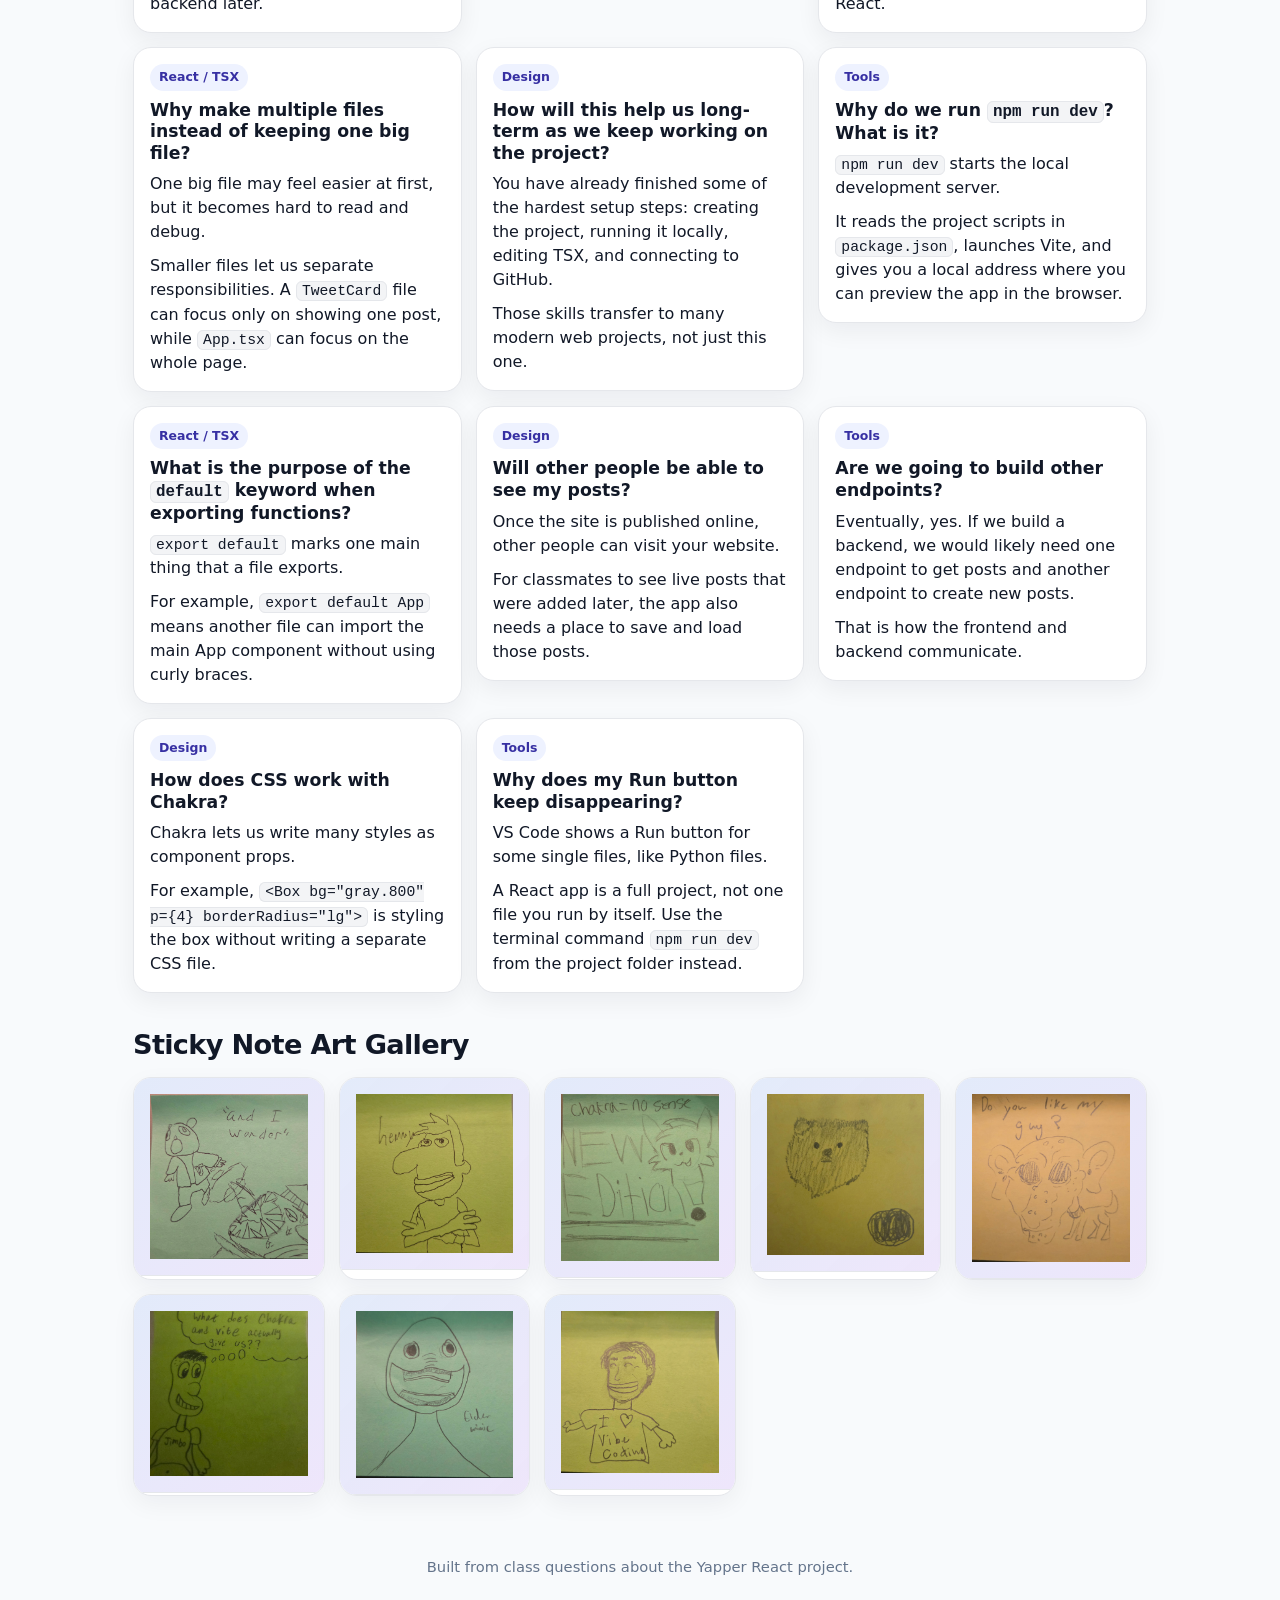
==== commit bf090aeb: "Tons of FAQ cleanup" ====
--- a/react-project-faq.html
+++ b/react-project-faq.html
@@ -62,6 +62,101 @@
       margin-top: 24px;
     }
 
+    .hero-links {
+      display: flex;
+      gap: 10px;
+      flex-wrap: wrap;
+      margin-top: 12px;
+    }
+
+    .proj-btn {
+      background: white;
+      color: #111827;
+      border-radius: 12px;
+      padding: 8px 12px;
+      font-weight: 700;
+      text-decoration: none;
+      border: 1px solid var(--border);
+      box-shadow: 0 6px 18px rgba(15,23,42,0.06);
+      display: inline-flex;
+      align-items: center;
+    }
+
+    .layout {
+      display: grid;
+      grid-template-columns: 300px 1fr;
+      gap: 22px;
+      align-items: start;
+    }
+
+    .sidebar {
+      position: sticky;
+      top: 18px;
+      align-self: start;
+    }
+
+    @media (max-width: 880px) {
+      .layout { grid-template-columns: 1fr; }
+      .sidebar { position: static; }
+    }
+
+    /* topbar for quick GitHub links */
+    .topbar {
+      background: linear-gradient(90deg,#0b1220,#0f172a);
+      color: white;
+      padding: 8px 0;
+    }
+
+    .topbar .wrap { display:flex; gap:12px; align-items:center; }
+
+    .topbar a { color: #e6eefc; text-decoration:none; padding:6px 10px; border-radius:8px; background: rgba(255,255,255,0.02); border:1px solid rgba(255,255,255,0.03); font-weight:700 }
+
+    .topbar .topbar-label {
+      font-weight: 800;
+      color: #dbeafe;
+      background: rgba(255,255,255,0.02);
+      border: 1px solid rgba(255,255,255,0.03);
+      padding: 6px 10px;
+      border-radius: 8px;
+      margin-right: 6px;
+      font-size: 0.96rem;
+    }
+
+    /* style the details/summary header to look like a section heading */
+    summary.section-title {
+      list-style: none;
+      cursor: pointer;
+      display: flex;
+      align-items: center;
+      justify-content: space-between;
+      padding: 12px 14px;
+      border-radius: 12px;
+      background: #ffffff;
+      color: #0f172a;
+      border: 1px solid var(--border);
+      font-size: 1.25rem;
+      margin: 20px 0 12px;
+    }
+    .summary-title-text { font-weight:700; }
+    .summary-toggle {
+      background:#111827;
+      color:white;
+      border-radius:10px;
+      padding:6px 10px;
+      border:none;
+      cursor:pointer;
+      font-weight:700;
+      font-size:0.95rem;
+    }
+    summary.section-title::-webkit-details-marker { display: none; }
+    summary.section-title::marker { content: none; }
+
+    /* diagram modal */
+    .diagram-modal { position:fixed; inset:0; display:flex; align-items:center; justify-content:center; background:rgba(0,0,0,0.6); z-index:60; padding:20px; }
+    .diagram-modal .inner { background:white; border-radius:12px; padding:18px; max-width:1100px; width:100%; max-height:90vh; overflow:auto; }
+    .diagram-modal .close-btn { float:right; background:#111827; color:white; border-radius:8px; padding:6px 10px; border:none; cursor:pointer; font-weight:700 }
+    .diagram-preview { max-width:820px; }
+
     .search {
       width: 100%;
       border: 1px solid rgba(255,255,255,0.25);
@@ -249,6 +344,16 @@
   </style>
 </head>
 <body>
+  <div class="topbar">
+    <div class="wrap">
+      <span class="topbar-label">GitHub Links:</span>
+      <a href="https://github.com/ASCTE-CYBER/Vite-Projects/tree/main/Yapper_Team8" target="_blank" rel="noopener">Team 8 — Yapper</a>
+      <a href="https://github.com/ASCTE-CYBER/Vite-Projects/tree/main/Sneak-Peak_Team9" target="_blank" rel="noopener">Team 9 — Sneak‑Peak</a>
+      <a href="https://github.com/ASCTE-CYBER/Vite-Projects/tree/main/TheFlyTrap_Team10" target="_blank" rel="noopener">Team 10 — TheFlyTrap</a>
+      <a href="https://github.com/ASCTE-CYBER/Vite-Projects/tree/main/Yapper_Team11" target="_blank" rel="noopener">Team 11 — Yapper</a>
+    </div>
+  </div>
+
   <header class="hero">
     <div class="wrap">
       <h1>Yapper Project FAQ</h1>
@@ -267,13 +372,13 @@
       </div>
     </div>
   </header>
+  
 
   <main class="wrap">
-    <div class="note">
-      <strong>Big idea:</strong> This project is not just about making a Twitter-style page. It is about learning how modern web apps are organized: local files, reusable components, styling tools, data, GitHub, and eventually cloud hosting.
-    </div>
-
-    <section class="quick" aria-label="Quick project summary">
+<details id="topDetails">
+  <summary class="section-title"><span class="summary-title-text">Tech Stack & Key Tools</span><button id="toggleTopSection" class="summary-toggle" aria-expanded="false" type="button">Expand</button></summary>
+
+        <section class="quick" aria-label="Quick project summary">
       <article class="mini">
         <h2>Vite</h2>
         <p>Vite gives us a fast React development environment. It starts the local website with <code>npm run dev</code> and updates the browser as we edit.</p>
@@ -288,312 +393,11 @@
       </article>
     </section>
 
-    <h2 class="section-title">Frequently Asked Questions</h2>
-    <div id="faqGrid" class="grid">
-
-      <article class="faq" data-category="Design" data-keywords="moderation twitter posts bad content">
-        <span class="tag">Design</span>
-        <h2>Will this have better moderation than Twitter?</h2>
-        <p>At first, probably not. Early versions of apps are usually simple and fragile.</p>
-        <p>That is why moderation is an important design problem. If users can post content, we eventually need rules, reporting, filtering, and consequences for misuse.</p>
-      </article>
-
-      <article class="faq" data-category="React" data-keywords="file types tsx css html javascript typescript">
-        <span class="tag">React / TSX</span>
-        <h2>How do different file types affect the code?</h2>
-        <p>Different file types tell the tools how to read the file. <code>.html</code> is page structure, <code>.css</code> is styling, <code>.js</code> is JavaScript, and <code>.ts</code> is TypeScript.</p>
-        <p>A <code>.tsx</code> file is special because it can contain TypeScript logic and JSX, which looks like HTML but is actually used by React to build the page.</p>
-      </article>
-
-      <article class="faq" data-category="GitHub" data-keywords="github repo repository commit push cloud save">
-        <span class="tag">GitHub</span>
-        <h2>How does GitHub actually work?</h2>
-        <p>Think of GitHub like cloud storage for code, but with a history of every important save point.</p>
-        <p>You save files on your computer first. Then you <strong>commit</strong> changes to create a checkpoint. After that, you <strong>push</strong> the checkpoint to GitHub so it is backed up online.</p>
-      </article>
-
-      <article class="faq" data-category="Design" data-keywords="twitter format background style">
-        <span class="tag">Design</span>
-        <h2>Is only the format going to look like Twitter, or the whole background?</h2>
-        <p>The first goal is the layout: a feed, posts, and repeated cards.</p>
-        <p>After the core functionality works, you can customize colors, backgrounds, spacing, and style. Make it yours!</p>
-      </article>
-
-      <article class="faq" data-category="Tools" data-keywords="overview system vite chakra json diagram">
-        <span class="tag">Tools</span>
-        <h2>What is the overview of the system?</h2>
-        <p>Right now, the browser loads a Vite React app. React renders components, Chakra UI helps style them, and our starter data may live in code or JSON files.</p>
-        <p>Later, the app can send and receive data from an API so posts are saved somewhere outside the browser.</p>
-      </article>
-
-      <article class="faq" data-category="Fun" data-keywords="tutoring help after school club">
-        <span class="tag">Class</span>
-        <h2>Can I have tutoring?</h2>
-        <p>Yes! After school or club time is usually the best time to get extra help, debug setup problems, or review React concepts!</p>
-      </article>
-
-      <article class="faq" data-category="Fun" data-keywords="dominic fike malcolm todd music">
-        <span class="tag">Fun</span>
-        <h2>Dominic Fike or Malcolm Todd?</h2>
-        <p>After a listening session, I am voting for Malcolm Todd. The jazz influence wins this round.</p>
-      </article>
-
-      <article class="faq" data-category="Fun" data-keywords="mr speak mr six russian">
-        <span class="tag">Fun</span>
-        <h2>Is Mr. Speak better than Mr. Six?</h2>
-        <p>Да ладно, Шестой — просто лучший!</p>
-      </article>
-
-      <article class="faq" data-category="React" data-keywords="map array loop render repeat tweets">
-        <span class="tag">React / TSX</span>
-        <h2>What is <code>.map()</code>?</h2>
-        <p><code>.map()</code> is a JavaScript array method that creates a new version of each item in a list.</p>
-        <p>In React, we use it to repeat UI. For example, if we have 5 posts in an array, <code>.map()</code> can create 5 post cards on the page.</p>
-      </article>
-
-      <article class="faq" data-category="React" data-keywords="user input base card format yap button json">
-        <span class="tag">React / TSX</span>
-        <h2>How are we going to accept user input into a base card format?</h2>
-        <p>We will use form tools like <code>Input</code> and <code>Button</code>. When the user types a post and clicks “Yap,” the app will collect that text.</p>
-        <p>Eventually, we need to save that post somewhere. A simple next step is JSON-style data. A more complete version would send the post to an API or database.</p>
-      </article>
-
-      <article class="faq" data-category="Tools" data-keywords="chakra building app components ui">
-        <span class="tag">Tools</span>
-        <h2>How does Chakra help us build the app?</h2>
-        <p>Chakra UI gives us pre-built React components. Instead of writing every <code>div</code>, button, input, and style from scratch, we can use components like <code>Box</code>, <code>Button</code>, <code>Input</code>, and <code>VStack</code>.</p>
-        <p>It helps us build React interfaces faster.</p>
-      </article>
-
-      <article class="faq" data-category="React" data-keywords="simple way html css react">
-        <span class="tag">React / TSX</span>
-        <h2>Can I do this in a much simpler way?</h2>
-        <p>Yes, a basic HTML and CSS page can be simpler at first.</p>
-        <p>However, React helps when an app becomes interactive, has repeated UI, uses components, or changes data without rebuilding the whole page. Stick with the new tool long enough for the pattern to click.</p>
-      </article>
-
-      <article class="faq" data-category="Tools" data-keywords="extra files explorer eslint config package vite">
-        <span class="tag">Tools</span>
-        <h2>What is all the extra code in the file explorer, like <code>eslint.config</code>?</h2>
-        <p>A Vite project includes setup files so the app can run, check code, manage packages, and build for the web.</p>
-        <p>You do not need to understand every file immediately. For now, focus on <code>src/main.tsx</code>, <code>src/App.tsx</code>, and <code>package.json</code>.</p>
-      </article>
-
-      <article class="faq" data-category="Fun" data-keywords="how are you summer">
-        <span class="tag">Fun</span>
-        <h2>How are you?</h2>
-        <p>I am doing good and very excited for summer. How are you?</p>
-      </article>
-
-      <article class="faq" data-category="GitHub" data-keywords="repo repository">
-        <span class="tag">GitHub</span>
-        <h2>What is a repo?</h2>
-        <p><strong>Repo</strong> is short for <strong>repository</strong>. It is the project folder Git tracks.</p>
-        <p>A repo usually contains your code, project files, commit history, and a connection to GitHub.</p>
-      </article>
-
-      <article class="faq" data-category="Design" data-keywords="ai websites learn code">
-        <span class="tag">Design</span>
-        <h2>Is there a benefit to learning web development when AI can make websites?</h2>
-        <p>Yes. AI is much more useful when you understand what it is creating.</p>
-        <p>If you know React, files, components, and errors, you can ask better questions, catch bad AI code, remove unnecessary code, and fix the app when something breaks.</p>
-      </article>
-
-      <article class="faq" data-category="React" data-keywords="functions different file component split">
-        <span class="tag">React / TSX</span>
-        <h2>Are we going to move functions into different files?</h2>
-        <p>Yes. That is one of the main reasons we use React.</p>
-        <p>Once the tweet card works, we can move it into its own component file. Smaller files are easier to read, test, reuse, and debug.</p>
-      </article>
-
-      <article class="faq" data-category="React" data-keywords="tsx interpret js html jsx">
-        <span class="tag">React / TSX</span>
-        <h2>How does TSX interpret JavaScript and HTML?</h2>
-        <p>TSX does not use real HTML inside the component. It uses <strong>JSX</strong>, which looks like HTML but gets turned into JavaScript that React understands.</p>
-        <p>Inside JSX, curly braces like <code>{tweet.name}</code> let us jump back into JavaScript and display values.</p>
-      </article>
-
-      <article class="faq" data-category="Security" data-keywords="malicious xss user input cyber">
-        <span class="tag">Security</span>
-        <h2>How could this code be used for malicious purposes?</h2>
-        <p>Any app that displays user input has security risks.</p>
-        <p>One example is cross-site scripting, or XSS. That happens when a user tries to submit code instead of normal text and the website accidentally runs it. We need to treat user input carefully and protect the app before it goes public.</p>
-      </article>
-
-      <article class="faq" data-category="Design" data-keywords="use app in class publish classmates">
-        <span class="tag">Design</span>
-        <h2>Will we use this app in class?</h2>
-        <p>Yes. The goal is for everyone to publish a working web app so classmates can visit it and see what you built.</p>
-      </article>
-
-      <article class="faq" data-category="Design" data-keywords="colorful chakra styling">
-        <span class="tag">Design</span>
-        <h2>How do I make it colorful?</h2>
-        <p>Use Chakra styling props such as <code>bg</code>, <code>color</code>, <code>borderColor</code>, <code>p</code>, <code>borderRadius</code>, and <code>boxShadow</code>.</p>
-        <p>Start small: change the page background, card background, text color, and button color.</p>
-      </article>
-
-      <article class="faq" data-category="Tools" data-keywords="locally hosted network accessible cloud github pages hosting">
-        <span class="tag">Tools</span>
-        <h2>How will we get this website from local hosting to a network-accessible website?</h2>
-        <p>Right now, <code>npm run dev</code> runs the app on your computer for development.</p>
-        <p>To make it public, we need to deploy it to a hosting provider. GitHub Pages can host static sites, but if we want to save new posts, we will eventually need a backend or database service too.</p>
-      </article>
-
-      <article class="faq" data-category="GitHub" data-keywords="connect vs code github folder">
-        <span class="tag">GitHub</span>
-        <h2>How do I connect VS Code to GitHub?</h2>
-        <p>There may have been an issue when you first set it up. Please let me know and I am happy to help troubleshoot!</p>
-      </article>
-
-      <article class="faq" data-category="Tools" data-keywords="chakra vite give us">
-        <span class="tag">Tools</span>
-        <h2>What do Chakra and Vite actually give us?</h2>
-        <p><strong>Vite</strong> gives us the development server and build tools for a modern React project.</p>
-        <p><strong>Chakra UI</strong> gives us reusable visual components so we can style faster without writing every CSS rule manually.</p>
-      </article>
-
-      <article class="faq" data-category="React" data-keywords="website not break change code errors react">
-        <span class="tag">React / TSX</span>
-        <h2>Why does the website not instantly break if I change something?</h2>
-        <p>Some changes are harmless, and React can keep showing the last working version while tools report an error.</p>
-        <p>Other changes will break the app immediately. The browser console and terminal are your best places to look when something seems wrong.</p>
-      </article>
-
-      <article class="faq" data-category="Tools" data-keywords="make yapper file classwork">
-        <span class="tag">Tools</span>
-        <h2>How do I make the Yapper file in the first place?</h2>
-        <p>Start from the setup assignment. You need the Vite React project created first, then you edit files like <code>src/App.tsx</code>.</p>
-      </article>
-
-      <article class="faq" data-category="Tools" data-keywords="codehs systems websites">
-        <span class="tag">Tools</span>
-        <h2>How does CodeHS use systems like this to make websites?</h2>
-        <p>Platforms like CodeHS often hide many setup details so students can focus on code.</p>
-        <p>With Vite and GitHub, we are seeing more of the real project structure professional developers use.</p>
-      </article>
-
-      <article class="faq" data-category="React" data-keywords="update without reloading state rerender">
-        <span class="tag">React / TSX</span>
-        <h2>Are we going to make the website update without reloading?</h2>
-        <p>Yes. React can update part of the page when data changes.</p>
-        <p>For example, when a user submits a new post, we can update the list of posts and React can re-render the feed without refreshing the whole browser page.</p>
-      </article>
-
-      <article class="faq" data-category="React" data-keywords="code run without refreshed virtual dom hmr">
-        <span class="tag">React / TSX</span>
-        <h2>How does the code run without having to refresh?</h2>
-        <p>During development, Vite watches your files. When you save, it sends updates to the browser.</p>
-        <p>React also uses a virtual representation of the page to figure out what needs to change instead of rebuilding everything from scratch.</p>
-      </article>
-
-      <article class="faq" data-category="React" data-keywords="tsx file">
-        <span class="tag">React / TSX</span>
-        <h2>What is a TSX file?</h2>
-        <p>A <code>.tsx</code> file is a TypeScript React file.</p>
-        <p>It lets us write component logic and JSX in the same place. The logic usually goes before <code>return</code>, and the UI usually goes inside <code>return</code>.</p>
-      </article>
-
-      <article class="faq" data-category="Fun" data-keywords="bread bowl soup sandwich">
-        <span class="tag">Fun</span>
-        <h2>Is bread bowl soup a sandwich?</h2>
-        <p>Yes. As a certified classroom sandwich expert, I will allow it.</p>
-      </article>
-
-      <article class="faq" data-category="Tools" data-keywords="large amounts data server cloud solutions">
-        <span class="tag">Tools</span>
-        <h2>How do websites manage large amounts of data without their own server?</h2>
-        <p>Many websites use cloud services instead of owning physical servers.</p>
-        <p>Examples include hosted databases, serverless functions, authentication providers, and storage services. The main idea is that another company runs the infrastructure, and your app connects to it securely.</p>
-      </article>
-
-      <article class="faq" data-category="React" data-keywords="add new user input form state">
-        <span class="tag">React / TSX</span>
-        <h2>How do we add new user input?</h2>
-        <p>We will use form components, probably an <code>Input</code> or <code>Textarea</code>, and store what the user typed in React state.</p>
-        <p>Then the “Yap” button can add that new post to the list or send it to a backend later.</p>
-      </article>
-
-      <article class="faq" data-category="Tools" data-keywords="badge avatar profile picture initials">
-        <span class="tag">Tools</span>
-        <h2>What does Badge do?</h2>
-        <p>A Chakra <code>Badge</code> is a small label, often used for categories, statuses, or tags.</p>
-        <p>For profile pictures or initials, Chakra also has avatar-related components. Badges and avatars are different UI pieces, but both help make a post card easier to scan.</p>
-      </article>
-
-      <article class="faq" data-category="Tools" data-keywords="chakra ui application react library npm">
-        <span class="tag">Tools</span>
-        <h2>Is Chakra UI an application from the React library?</h2>
-        <p>Chakra UI is not built into React. It is a separate package we install with npm.</p>
-        <p>React gives us the component system. Chakra gives us a library of styled components that work inside React.</p>
-      </article>
-
-      <article class="faq" data-category="React" data-keywords="multiple files one line big chunk organized reusable errors">
-        <span class="tag">React / TSX</span>
-        <h2>Why make multiple files instead of keeping one big file?</h2>
-        <p>One big file may feel easier at first, but it becomes hard to read and debug.</p>
-        <p>Smaller files let us separate responsibilities. A <code>TweetCard</code> file can focus only on showing one post, while <code>App.tsx</code> can focus on the whole page.</p>
-      </article>
-
-      <article class="faq" data-category="Design" data-keywords="long term project help">
-        <span class="tag">Design</span>
-        <h2>How will this help us long-term as we keep working on the project?</h2>
-        <p>You have already finished some of the hardest setup steps: creating the project, running it locally, editing TSX, and connecting to GitHub.</p>
-        <p>Those skills transfer to many modern web projects, not just this one.</p>
-      </article>
-
-      <article class="faq" data-category="Tools" data-keywords="npm run dev what is it">
-        <span class="tag">Tools</span>
-        <h2>Why do we run <code>npm run dev</code>? What is it?</h2>
-        <p><code>npm run dev</code> starts the local development server.</p>
-        <p>It reads the project scripts in <code>package.json</code>, launches Vite, and gives you a local address where you can preview the app in the browser.</p>
-      </article>
-
-      <article class="faq" data-category="React" data-keywords="default keyword export functions">
-        <span class="tag">React / TSX</span>
-        <h2>What is the purpose of the <code>default</code> keyword when exporting functions?</h2>
-        <p><code>export default</code> marks one main thing that a file exports.</p>
-        <p>For example, <code>export default App</code> means another file can import the main App component without using curly braces.</p>
-      </article>
-
-      <article class="faq" data-category="Design" data-keywords="other people see my posts public cloud">
-        <span class="tag">Design</span>
-        <h2>Will other people be able to see my posts?</h2>
-        <p>Once the site is published online, other people can visit your website.</p>
-        <p>For classmates to see live posts that were added later, the app also needs a place to save and load those posts.</p>
-      </article>
-
-      <article class="faq" data-category="Tools" data-keywords="endpoints api get posts new posts">
-        <span class="tag">Tools</span>
-        <h2>Are we going to build other endpoints?</h2>
-        <p>Eventually, yes. If we build a backend, we would likely need one endpoint to get posts and another endpoint to create new posts.</p>
-        <p>That is how the frontend and backend communicate.</p>
-      </article>
-
-      <article class="faq" data-category="Design" data-keywords="css chakra styling props">
-        <span class="tag">Design</span>
-        <h2>How does CSS work with Chakra?</h2>
-        <p>Chakra lets us write many styles as component props.</p>
-        <p>For example, <code>&lt;Box bg="gray.800" p={4} borderRadius="lg"&gt;</code> is styling the box without writing a separate CSS file.</p>
-      </article>
-
-      <article class="faq" data-category="Tools" data-keywords="run button disappearing vscode play button react python">
-        <span class="tag">Tools</span>
-        <h2>Why does my Run button keep disappearing?</h2>
-        <p>VS Code shows a Run button for some single files, like Python files.</p>
-        <p>A React app is a full project, not one file you run by itself. Use the terminal command <code>npm run dev</code> from the project folder instead.</p>
-      </article>
-
-    </div>
-
-    <div id="empty" class="empty">No matching questions yet. Try a different search term or category.</div>
-
-    <h2 class="section-title">Tech Stack</h2>
     <article class="faq" aria-label="Tech stack diagram">
       <span class="tag">Architecture</span>
       <h2>How the project fits together</h2>
       <p>Simple diagram showing where each part lives and how they connect.</p>
-      <div class="tech-diagram" style="margin-top:12px; max-width:820px;">
+      <div class="tech-diagram diagram-preview" style="margin-top:12px; max-width:820px;">
         <svg width="100%" height="220" viewBox="0 0 820 220" preserveAspectRatio="xMidYMid meet" role="img" aria-labelledby="techDiagramTitle">
           <title id="techDiagramTitle">Yapper tech stack diagram showing Browser, Vite, React, Chakra, GitHub, and Hosting</title>
           <defs>
@@ -601,28 +405,20 @@
               <path d="M0,0 L10,4 L0,8 z" fill="#111827" />
             </marker>
           </defs>
-          <!-- Boxes -->
           <g font-family="system-ui, -apple-system, BlinkMacSystemFont, 'Segoe UI', sans-serif" font-size="14" fill="#0f172a">
             <rect x="20" y="12" rx="10" ry="10" width="200" height="44" fill="#60a5fa" />
             <text x="120" y="38" text-anchor="middle" fill="white" font-weight="700">Browser (User)</text>
-
             <rect x="310" y="12" rx="10" ry="10" width="200" height="44" fill="#7c3aed" />
             <text x="410" y="38" text-anchor="middle" fill="white" font-weight="700">Vite (Dev & Build)</text>
-
             <rect x="20" y="82" rx="10" ry="10" width="200" height="44" fill="#10b981" />
             <text x="120" y="108" text-anchor="middle" fill="white" font-weight="700">React (Components)</text>
-
             <rect x="310" y="82" rx="10" ry="10" width="200" height="44" fill="#f97316" />
             <text x="410" y="108" text-anchor="middle" fill="white" font-weight="700">Chakra UI (Design)</text>
-
             <rect x="20" y="152" rx="10" ry="10" width="200" height="44" fill="#f43f5e" />
             <text x="120" y="178" text-anchor="middle" fill="white" font-weight="700">GitHub (Source)</text>
-
             <rect x="310" y="152" rx="10" ry="10" width="200" height="44" fill="#06b6d4" />
             <text x="410" y="178" text-anchor="middle" fill="white" font-weight="700">Hosting / Backend</text>
           </g>
-
-          <!-- Arrows -->
           <g stroke="#111827" stroke-width="2" fill="none" marker-end="url(#arrow)">
             <path d="M220 34 L310 34" />
             <path d="M410 56 L410 82" />
@@ -630,8 +426,6 @@
             <path d="M220 166 L310 166" />
             <path d="M410 126 L410 152" />
           </g>
-
-          <!-- Notes -->
           <g font-family="system-ui, -apple-system, BlinkMacSystemFont, 'Segoe UI', sans-serif" font-size="12" fill="#374151">
             <text x="540" y="32">Runs UI & handles events</text>
             <text x="540" y="102">React builds the UI; Chakra supplies components</text>
@@ -640,7 +434,315 @@
         </svg>
       </div>
     </article>
-
+    </section>
+    </details>
+
+    <h2 class="section-title">Frequently Asked Questions</h2>
+    <div id="faqGrid" class="grid">
+
+      <article class="faq" data-category="React" data-keywords="components chef bacon blt analogy">
+        <span class="tag">React / TSX</span>
+        <h2>What are components?</h2>
+        <p>Think of a kitchen making a BLT: one chef does every step, cooks bacon, toasts bread, assembles the sandwich. If we split work into components, one chef specializes in bacon, another assembles the sandwich. When we add a new menu item (like a Cobb salad), the bacon chef can still supply bacon to the new chef without everyone needing to know how to make bacon. Components let us split responsibilities, reuse work, and keep complexity isolated.</p>
+      </article>
+
+
+      <article class="faq" data-category="Design" data-keywords="moderation twitter posts bad content">
+        <span class="tag">Design</span>
+        <h2>Will this have better moderation than Twitter?</h2>
+        <p>At first, probably not. Early versions of apps are usually simple and fragile.</p>
+        <p>That is why moderation is an important design problem. If users can post content, we eventually need rules, reporting, filtering, and consequences for misuse.</p>
+      </article>
+
+      <article class="faq" data-category="React" data-keywords="file types tsx css html javascript typescript">
+        <span class="tag">React / TSX</span>
+        <h2>How do different file types affect the code?</h2>
+        <p>Different file types tell the tools how to read the file. <code>.html</code> is page structure, <code>.css</code> is styling, <code>.js</code> is JavaScript, and <code>.ts</code> is TypeScript.</p>
+        <p>A <code>.tsx</code> file is special because it can contain TypeScript logic and JSX, which looks like HTML but is actually used by React to build the page.</p>
+      </article>
+
+      <article class="faq" data-category="GitHub" data-keywords="github repo repository commit push cloud save">
+        <span class="tag">GitHub</span>
+        <h2>How does GitHub actually work?</h2>
+        <p>Think of GitHub like cloud storage for code, but with a history of every important save point.</p>
+        <p>You save files on your computer first. Then you <strong>commit</strong> changes to create a checkpoint. After that, you <strong>push</strong> the checkpoint to GitHub so it is backed up online.</p>
+      </article>
+
+      <article class="faq" data-category="Design" data-keywords="twitter format background style">
+        <span class="tag">Design</span>
+        <h2>Is only the format going to look like Twitter, or the whole background?</h2>
+        <p>The first goal is the layout: a feed, posts, and repeated cards.</p>
+        <p>After the core functionality works, you can customize colors, backgrounds, spacing, and style. Make it yours!</p>
+      </article>
+
+      <article class="faq" data-category="Tools" data-keywords="overview system vite chakra json diagram">
+        <span class="tag">Tools</span>
+        <h2>What is the overview of the system?</h2>
+        <p>Right now, the browser loads a Vite React app. React renders components, Chakra UI helps style them, and our starter data may live in code or JSON files.</p>
+        <p>Later, the app can send and receive data from an API so posts are saved somewhere outside the browser.</p>
+      </article>
+
+      <article class="faq" data-category="Fun" data-keywords="tutoring help after school club">
+        <span class="tag">Class</span>
+        <h2>Can I have tutoring?</h2>
+        <p>Yes! After school or club time is usually the best time to get extra help, debug setup problems, or review React concepts!</p>
+      </article>
+
+      <article class="faq" data-category="Fun" data-keywords="dominic fike malcolm todd music">
+        <span class="tag">Fun</span>
+        <h2>Dominic Fike or Malcolm Todd?</h2>
+        <p>After a listening session, I am voting for Malcolm Todd. The jazz influence wins this round.</p>
+      </article>
+
+      <article class="faq" data-category="Fun" data-keywords="mr speak mr six russian">
+        <span class="tag">Fun</span>
+        <h2>Is Mr. Speak better than Mr. Six?</h2>
+        <p>Да ладно, Шестой — просто лучший!</p>
+      </article>
+
+      <article class="faq" data-category="React" data-keywords="map array loop render repeat tweets">
+        <span class="tag">React / TSX</span>
+        <h2>What is <code>.map()</code>?</h2>
+        <p><code>.map()</code> is a JavaScript array method that creates a new version of each item in a list.</p>
+        <p>In React, we use it to repeat UI. For example, if we have 5 posts in an array, <code>.map()</code> can create 5 post cards on the page.</p>
+      </article>
+
+      <article class="faq" data-category="React" data-keywords="user input base card format yap button json">
+        <span class="tag">React / TSX</span>
+        <h2>How are we going to accept user input into a base card format?</h2>
+        <p>We will use form tools like <code>Input</code> and <code>Button</code>. When the user types a post and clicks “Yap,” the app will collect that text.</p>
+        <p>Eventually, we need to save that post somewhere. A simple next step is JSON-style data. A more complete version would send the post to an API or database.</p>
+      </article>
+
+      <article class="faq" data-category="Tools" data-keywords="chakra building app components ui">
+        <span class="tag">Tools</span>
+        <h2>How does Chakra help us build the app?</h2>
+        <p>Chakra UI gives us pre-built React components. Instead of writing every <code>div</code>, button, input, and style from scratch, we can use components like <code>Box</code>, <code>Button</code>, <code>Input</code>, and <code>VStack</code>.</p>
+        <p>It helps us build React interfaces faster.</p>
+      </article>
+
+      <article class="faq" data-category="React" data-keywords="simple way html css react">
+        <span class="tag">React / TSX</span>
+        <h2>Can I do this in a much simpler way?</h2>
+        <p>Yes, a basic HTML and CSS page can be simpler at first.</p>
+        <p>However, React helps when an app becomes interactive, has repeated UI, uses components, or changes data without rebuilding the whole page. Stick with the new tool long enough for the pattern to click.</p>
+      </article>
+
+      <article class="faq" data-category="Tools" data-keywords="extra files explorer eslint config package vite">
+        <span class="tag">Tools</span>
+        <h2>What is all the extra code in the file explorer, like <code>eslint.config</code>?</h2>
+        <p>A Vite project includes setup files so the app can run, check code, manage packages, and build for the web.</p>
+        <p>You do not need to understand every file immediately. For now, focus on <code>src/main.tsx</code>, <code>src/App.tsx</code>, and <code>package.json</code>.</p>
+      </article>
+
+      <article class="faq" data-category="Fun" data-keywords="how are you summer">
+        <span class="tag">Fun</span>
+        <h2>How are you?</h2>
+        <p>I am doing good and very excited for summer. How are you?</p>
+      </article>
+
+      <article class="faq" data-category="GitHub" data-keywords="repo repository">
+        <span class="tag">GitHub</span>
+        <h2>What is a repo?</h2>
+        <p><strong>Repo</strong> is short for <strong>repository</strong>. It is the project folder Git tracks.</p>
+        <p>A repo usually contains your code, project files, commit history, and a connection to GitHub.</p>
+      </article>
+
+      <article class="faq" data-category="Design" data-keywords="ai websites learn code">
+        <span class="tag">Design</span>
+        <h2>Is there a benefit to learning web development when AI can make websites?</h2>
+        <p>Yes. AI is much more useful when you understand what it is creating.</p>
+        <p>If you know React, files, components, and errors, you can ask better questions, catch bad AI code, remove unnecessary code, and fix the app when something breaks.</p>
+      </article>
+
+      <article class="faq" data-category="React" data-keywords="functions different file component split">
+        <span class="tag">React / TSX</span>
+        <h2>Are we going to move functions into different files?</h2>
+        <p>Yes. That is one of the main reasons we use React.</p>
+        <p>Once the tweet card works, we can move it into its own component file. Smaller files are easier to read, test, reuse, and debug.</p>
+      </article>
+
+      <article class="faq" data-category="React" data-keywords="tsx interpret js html jsx">
+        <span class="tag">React / TSX</span>
+        <h2>How does TSX interpret JavaScript and HTML?</h2>
+        <p>TSX does not use real HTML inside the component. It uses <strong>JSX</strong>, which looks like HTML but gets turned into JavaScript that React understands.</p>
+        <p>Inside JSX, curly braces like <code>{tweet.name}</code> let us jump back into JavaScript and display values.</p>
+      </article>
+
+      <article class="faq" data-category="Security" data-keywords="malicious xss user input cyber">
+        <span class="tag">Security</span>
+        <h2>How could this code be used for malicious purposes?</h2>
+        <p>Any app that displays user input has security risks.</p>
+        <p>One example is cross-site scripting, or XSS. That happens when a user tries to submit code instead of normal text and the website accidentally runs it. We need to treat user input carefully and protect the app before it goes public.</p>
+      </article>
+
+      <article class="faq" data-category="Design" data-keywords="use app in class publish classmates">
+        <span class="tag">Design</span>
+        <h2>Will we use this app in class?</h2>
+        <p>Yes. The goal is for everyone to publish a working web app so classmates can visit it and see what you built.</p>
+      </article>
+
+      <article class="faq" data-category="Design" data-keywords="colorful chakra styling">
+        <span class="tag">Design</span>
+        <h2>How do I make it colorful?</h2>
+        <p>Use Chakra styling props such as <code>bg</code>, <code>color</code>, <code>borderColor</code>, <code>p</code>, <code>borderRadius</code>, and <code>boxShadow</code>.</p>
+        <p>Start small: change the page background, card background, text color, and button color.</p>
+      </article>
+
+      <article class="faq" data-category="Tools" data-keywords="locally hosted network accessible cloud github pages hosting">
+        <span class="tag">Tools</span>
+        <h2>How will we get this website from local hosting to a network-accessible website?</h2>
+        <p>Right now, <code>npm run dev</code> runs the app on your computer for development.</p>
+        <p>To make it public, we need to deploy it to a hosting provider. GitHub Pages can host static sites, but if we want to save new posts, we will eventually need a backend or database service too.</p>
+      </article>
+
+      <article class="faq" data-category="GitHub" data-keywords="connect vs code github folder">
+        <span class="tag">GitHub</span>
+        <h2>How do I connect VS Code to GitHub?</h2>
+        <p>There may have been an issue when you first set it up. Please let me know and I am happy to help troubleshoot!</p>
+      </article>
+
+      <article class="faq" data-category="Tools" data-keywords="chakra vite give us">
+        <span class="tag">Tools</span>
+        <h2>What do Chakra and Vite actually give us?</h2>
+        <p><strong>Vite</strong> gives us the development server and build tools for a modern React project.</p>
+        <p><strong>Chakra UI</strong> gives us reusable visual components so we can style faster without writing every CSS rule manually.</p>
+      </article>
+
+      <article class="faq" data-category="React" data-keywords="website not break change code errors react">
+        <span class="tag">React / TSX</span>
+        <h2>Why does the website not instantly break if I change something?</h2>
+        <p>Some changes are harmless, and React can keep showing the last working version while tools report an error.</p>
+        <p>Other changes will break the app immediately. The browser console and terminal are your best places to look when something seems wrong.</p>
+      </article>
+
+      <article class="faq" data-category="Tools" data-keywords="make yapper file classwork">
+        <span class="tag">Tools</span>
+        <h2>How do I make the Yapper file in the first place?</h2>
+        <p>Start from the setup assignment, classwork 8-1.</p>
+      </article>
+
+      <article class="faq" data-category="Tools" data-keywords="codehs systems websites">
+        <span class="tag">Tools</span>
+        <h2>How does CodeHS use systems like this to make websites?</h2>
+        <p>Platforms like CodeHS often hide many setup details so students can focus on code.</p>
+        <p>With Vite and GitHub, we are seeing more of the real project structure professional developers use.</p>
+      </article>
+
+      <article class="faq" data-category="React" data-keywords="update without reloading state rerender">
+        <span class="tag">React / TSX</span>
+        <h2>Are we going to make the website update without reloading?</h2>
+        <p>Yes. React can update part of the page when data changes.</p>
+        <p>For example, when a user submits a new post, we can update the list of posts and React can re-render the feed without refreshing the whole browser page.</p>
+      </article>
+
+      <article class="faq" data-category="React" data-keywords="code run without refreshed virtual dom hmr">
+        <span class="tag">React / TSX</span>
+        <h2>How does the code run without having to refresh?</h2>
+        <p>During development, Vite watches your files. When you save, it sends updates to the browser.</p>
+        <p>React also uses a virtual representation of the page to figure out what needs to change instead of rebuilding everything from scratch.</p>
+      </article>
+
+      <article class="faq" data-category="React" data-keywords="tsx file">
+        <span class="tag">React / TSX</span>
+        <h2>What is a TSX file?</h2>
+        <p>A <code>.tsx</code> file is a TypeScript React file.</p>
+        <p>It lets us write component logic and HTML in the same place. The logic usually goes before <code>return</code>, and the UI usually goes inside <code>return</code>.</p>
+      </article>
+
+      <article class="faq" data-category="Fun" data-keywords="bread bowl soup sandwich">
+        <span class="tag">Fun</span>
+        <h2>Is bread bowl soup a sandwich?</h2>
+        <p>Yes. As a certified classroom sandwich expert, I will allow it.</p>
+      </article>
+
+      <article class="faq" data-category="Tools" data-keywords="large amounts data server cloud solutions">
+        <span class="tag">Tools</span>
+        <h2>How do websites manage large amounts of data without their own server?</h2>
+        <p>Many websites use cloud services instead of owning physical servers.</p>
+        <p>Examples include hosted databases, serverless functions, authentication providers, and storage services. The main idea is that another company runs the infrastructure, and your app connects to it securely.</p>
+      </article>
+
+      <article class="faq" data-category="React" data-keywords="add new user input form state">
+        <span class="tag">React / TSX</span>
+        <h2>How do we add new user input?</h2>
+        <p>We will use form components, probably an <code>Input</code> or <code>Textarea</code>, and store what the user typed in React state.</p>
+        <p>Then the “Yap” button can add that new post to the list or send it to a backend later.</p>
+      </article>
+
+      <article class="faq" data-category="Tools" data-keywords="badge avatar profile picture initials">
+        <span class="tag">Tools</span>
+        <h2>What does Badge do?</h2>
+        <p>A Chakra <code>Badge</code> is a small label, often used for categories, statuses, or tags.</p>
+        <p>Take a look at the documentation <a href="https://chakra-ui.com/docs/components/badge" target="_blank" rel="noopener">here</a>.</p>
+      </article>
+
+      <article class="faq" data-category="Tools" data-keywords="chakra ui application react library npm">
+        <span class="tag">Tools</span>
+        <h2>Is Chakra UI an application from the React library?</h2>
+        <p>Chakra UI is not built into React. It is a separate package we install with npm.</p>
+        <p>React gives us the component system. Chakra gives us a library of styled components that work inside React.</p>
+      </article>
+
+      <article class="faq" data-category="React" data-keywords="multiple files one line big chunk organized reusable errors">
+        <span class="tag">React / TSX</span>
+        <h2>Why make multiple files instead of keeping one big file?</h2>
+        <p>One big file may feel easier at first, but it becomes hard to read and debug.</p>
+        <p>Smaller files let us separate responsibilities. A <code>TweetCard</code> file can focus only on showing one post, while <code>App.tsx</code> can focus on the whole page.</p>
+      </article>
+
+      <article class="faq" data-category="Design" data-keywords="long term project help">
+        <span class="tag">Design</span>
+        <h2>How will this help us long-term as we keep working on the project?</h2>
+        <p>You have already finished some of the hardest setup steps: creating the project, running it locally, editing TSX, and connecting to GitHub.</p>
+        <p>Those skills transfer to many modern web projects, not just this one.</p>
+      </article>
+
+      <article class="faq" data-category="Tools" data-keywords="npm run dev what is it">
+        <span class="tag">Tools</span>
+        <h2>Why do we run <code>npm run dev</code>? What is it?</h2>
+        <p><code>npm run dev</code> starts the local development server.</p>
+        <p>It reads the project scripts in <code>package.json</code>, launches Vite, and gives you a local address where you can preview the app in the browser.</p>
+      </article>
+
+      <article class="faq" data-category="React" data-keywords="default keyword export functions">
+        <span class="tag">React / TSX</span>
+        <h2>What is the purpose of the <code>default</code> keyword when exporting functions?</h2>
+        <p><code>export default</code> marks one main thing that a file exports.</p>
+        <p>For example, <code>export default App</code> means another file can import the main App component without using curly braces.</p>
+      </article>
+
+      <article class="faq" data-category="Design" data-keywords="other people see my posts public cloud">
+        <span class="tag">Design</span>
+        <h2>Will other people be able to see my posts?</h2>
+        <p>Once the site is published online, other people can visit your website.</p>
+        <p>For classmates to see live posts that were added later, the app also needs a place to save and load those posts.</p>
+      </article>
+
+      <article class="faq" data-category="Tools" data-keywords="endpoints api get posts new posts">
+        <span class="tag">Tools</span>
+        <h2>Are we going to build other endpoints?</h2>
+        <p>Eventually, yes. If we build a backend, we would likely need one endpoint to get posts and another endpoint to create new posts.</p>
+        <p>That is how the frontend and backend communicate.</p>
+      </article>
+
+      <article class="faq" data-category="Design" data-keywords="css chakra styling props">
+        <span class="tag">Design</span>
+        <h2>How does CSS work with Chakra?</h2>
+        <p>Chakra lets us write many styles as component props.</p>
+        <p>For example, <code>&lt;Box bg="gray.800" p={4} borderRadius="lg"&gt;</code> is styling the box without writing a separate CSS file.</p>
+      </article>
+
+      <article class="faq" data-category="Tools" data-keywords="run button disappearing vscode play button react python">
+        <span class="tag">Tools</span>
+        <h2>Why does my Run button keep disappearing?</h2>
+        <p>VS Code shows a Run button for some single files, like Python files.</p>
+        <p>A React app is a full project, not one file you run by itself. Use the terminal command <code>npm run dev</code> from the project folder instead.</p>
+      </article>
+
+    </div>
+
+    <div id="empty" class="empty">No matching questions yet. Try a different search term or category.</div>
     <h2 class="section-title">Sticky Note Art Gallery</h2>
     <section class="gallery" aria-label="Student art gallery">
       <article class="art-card">
@@ -684,6 +786,8 @@
         </div>
       </article>
     </section>
+    </div> <!-- end .content -->
+    </div> <!-- end .layout -->
   </main>
 
   <footer>
@@ -729,6 +833,57 @@
         applyFilters();
       });
     });
+
+    // Diagram expand modal
+    const expandBtn = document.getElementById('expandDiagram');
+    if (expandBtn) {
+      const modal = document.createElement('div');
+      modal.id = 'diagramModal';
+      modal.className = 'diagram-modal';
+      modal.style.display = 'none';
+      modal.innerHTML = `
+        <div class="inner">
+          <button class="close-btn" id="closeDiagram">Close</button>
+          <!-- Large diagram copy -->
+          <div style="clear:both"></div>
+          <div style="margin-top:8px">
+            ${document.querySelector('.tech-diagram').innerHTML}
+          </div>
+        </div>
+      `;
+      document.body.appendChild(modal);
+
+      const showModal = () => { modal.style.display = 'flex'; document.body.style.overflow = 'hidden'; };
+      const hideModal = () => { modal.style.display = 'none'; document.body.style.overflow = ''; };
+
+      expandBtn.addEventListener('click', showModal);
+      modal.addEventListener('click', (e) => { if (e.target === modal) hideModal(); });
+      modal.querySelector('#closeDiagram').addEventListener('click', hideModal);
+    }
+
+    // Top details toggle button behaviour
+    const topDetails = document.getElementById('topDetails');
+    const topToggle = document.getElementById('toggleTopSection');
+    if (topDetails && topToggle) {
+      // initialize
+      topToggle.textContent = topDetails.open ? 'Collapse' : 'Expand';
+      topToggle.setAttribute('aria-expanded', topDetails.open);
+
+      topToggle.addEventListener('click', (e) => {
+        e.preventDefault();
+        e.stopPropagation();
+        topDetails.open = !topDetails.open;
+        topToggle.textContent = topDetails.open ? 'Collapse' : 'Expand';
+        topToggle.setAttribute('aria-expanded', topDetails.open);
+      });
+
+      // keep button text in sync if user toggles summary directly
+      topDetails.addEventListener('toggle', () => {
+        const open = topDetails.open;
+        topToggle.textContent = open ? 'Collapse' : 'Expand';
+        topToggle.setAttribute('aria-expanded', open);
+      });
+    }
   </script>
 </body>
 </html>
